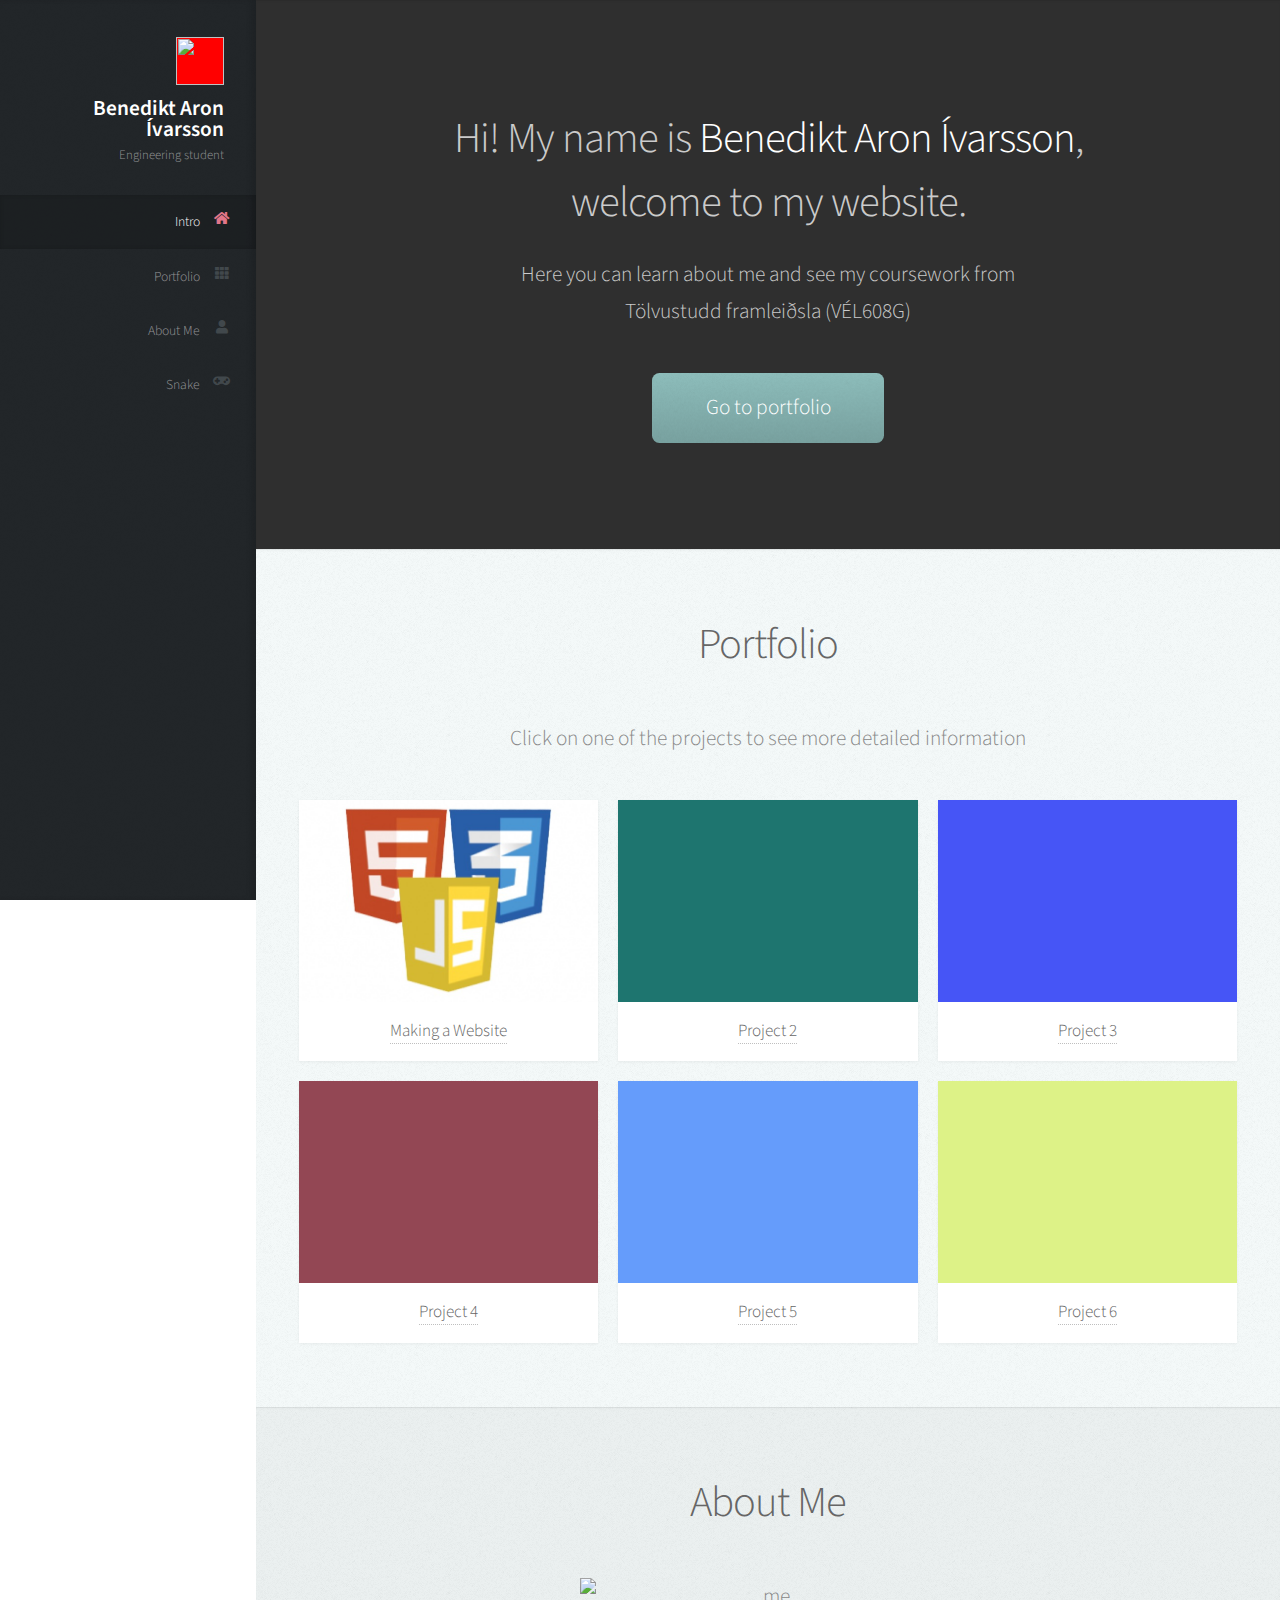
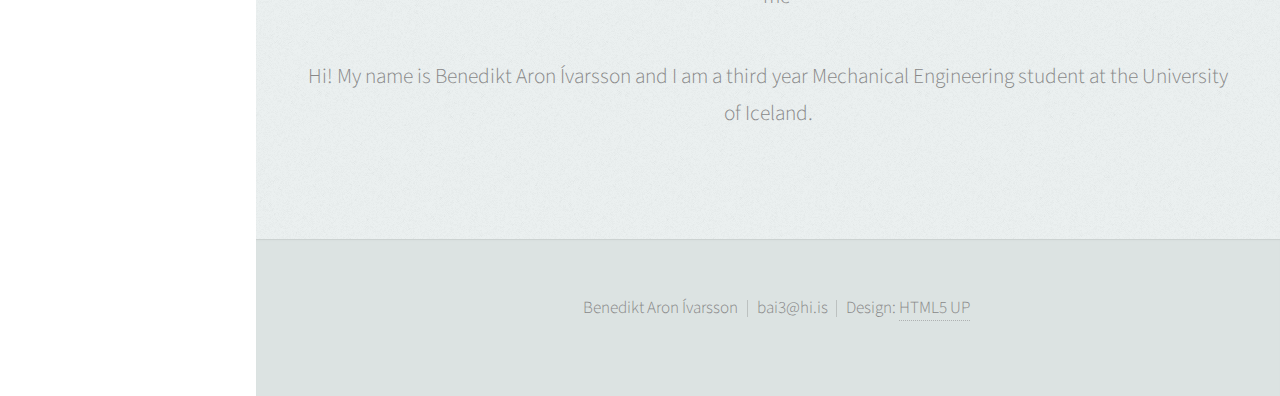
==== index.html @ b6d6ad8c "meiri vinna og snake" ====
<!DOCTYPE HTML>
<html>
	<head>
		<title>VÉL608G - BAI</title>
		<meta charset="utf-8" />
		<meta name="viewport" content="width=device-width, initial-scale=1, user-scalable=no" />
		<link rel="stylesheet" href="assets/css/main.css" />
	</head>
	<body class="is-preload">

		<!-- Header -->
			<div id="header">

				<div class="top">

					<!-- Logo -->
						<div id="logo">
							<span class="image avatar48"><img src="images/avatar.png" alt="" /></span>
							<h1 id="title">Benedikt Aron<br>Ívarsson</h1>
							<p>Engineering student</p>
						</div>

					<!-- Nav -->
						<nav id="nav">
							<ul>
								<li><a href="#top" id="top-link"><span class="icon solid fa-home">Intro</span></a></li>
								<li><a href="#portfolio" id="portfolio-link"><span class="icon solid fa-th">Portfolio</span></a></li>
								<li><a href="#about" id="about-link"><span class="icon solid fa-user">About Me</span></a></li>
								<li><a href="snake.html" id="snake-link"><span class="icon solid fa-gamepad">Snake</span></a></li>
							</ul>
						</nav>

				</div>

				<div class="bottom">

					<!-- Social Icons
						<ul class="icons">
							<li><a href="#" class="icon brands fa-twitter"><span class="label">Twitter</span></a></li>
							<li><a href="#" class="icon brands fa-facebook-f"><span class="label">Facebook</span></a></li>
							<li><a href="#" class="icon brands fa-github"><span class="label">Github</span></a></li>
							<li><a href="#" class="icon brands fa-dribbble"><span class="label">Dribbble</span></a></li>
							<li><a href="#" class="icon solid fa-envelope"><span class="label">Email</span></a></li>
						</ul> -->

				</div>

			</div>

		<!-- Main -->
			<div id="main">

				<!-- Intro -->
					<section id="top" class="one dark cover">
						<div class="container">

							<header>
								<h2 class="alt">Hi! My name is <strong>Benedikt Aron Ívarsson</strong>,<br>
								welcome to my website.</h2>
								<p>Here you can learn about me and see my coursework from<br />
								Tölvustudd framleiðsla (VÉL608G)</p>
							</header>

							<footer>
								<a href="#portfolio" class="button scrolly">Go to portfolio</a>
							</footer>

						</div>
					</section>

				<!-- Portfolio -->
					<section id="portfolio" class="two">
						<div class="container">

							<header>
								<h2>Portfolio</h2>
							</header>

							<p>Click on one of the projects to see more detailed information</p>

							<div class="row">
								<div class="col-4 col-12-mobile">
									<!-- project 1 -->
									<article class="item">
										<a href="portfolio/project_1.html" class="image fit"><img src="images/proj_1.jpg" alt="" /></a>
										<header>
											<h3><a href ="portfolio/project_1.html" >Making a Website</h3></a>
										</header>
									</article>
									<!-- project 4 -->
									<article class="item">
										<a href="portfolio/project_tbd.html" class="image fit"><img src="images/pic04.png" alt="" /></a>
										<header>
											<h3><a href ="portfolio/project_tbd.html" >Project 4</h3></a>
										</header>
									</article>
								</div>
								<div class="col-4 col-12-mobile">
									<!-- project 2 -->
									<article class="item">
										<a href="portfolio/project_tbd.html" class="image fit"><img src="images/pic02.png" alt="" /></a>
										<header>
											<h3><a href ="portfolio/project_tbd.html" >Project 2</h3></a>
										</header>
									</article>
									<!-- project 5 -->
									<article class="item">
										<a href="portfolio/project_tbd.html" class="image fit"><img src="images/pic05.png" alt="" /></a>
										<header>
											<h3><a href ="portfolio/project_tbd.html" >Project 5</h3></a>
										</header>
									</article>
								</div>
								<div class="col-4 col-12-mobile">
									<!-- project 3 -->
									<article class="item">
										<a href="portfolio/project_tbd.html" class="image fit"><img src="images/pic03.png" alt="" /></a>
										<header>
											<h3><a href ="portfolio/project_tbd.html" >Project 3</h3></a>
										</header>
									</article>
									<!-- project 6 -->
									<article class="item">
										<a href="portfolio/project_tbd.html" class="image fit"><img src="images/pic06.png" alt="" /></a>
										<header>
											<h3><a href ="portfolio/project_tbd.html" >Project 6</h3></a>
										</header>
									</article>
								</div>
							</div>

						</div>
					</section>

				<!-- About Me -->
					<section id="about" class="three">
						<div class="container">

							<header>
								<h2>About Me</h2>
							</header>

							<a href="#" class="image about"><img src="images/avatar.png" alt="me" /></a>

							<p></p>
							<p>Hi! My name is Benedikt Aron Ívarsson and I am a third year Mechanical Engineering student at the University of Iceland.</p>

						</div>
					</section>
			</div>

		<!-- Footer -->
			<div id="footer">

				<!-- Copyright -->
					<ul class="copyright">
						<li>Benedikt Aron Ívarsson</li><li>bai3@hi.is</li><li>Design: <a href="http://html5up.net">HTML5 UP</a></li>
					</ul>

			</div>

		<!-- Scripts -->
			<script src="assets/js/jquery.min.js"></script>
			<script src="assets/js/jquery.scrolly.min.js"></script>
			<script src="assets/js/jquery.scrollex.min.js"></script>
			<script src="assets/js/browser.min.js"></script>
			<script src="assets/js/breakpoints.min.js"></script>
			<script src="assets/js/util.js"></script>
			<script src="assets/js/main.js"></script>

	</body>
</html>
---- assets/css/main.css ----
@import url("fontawesome-all.min.css");
@import url("https://fonts.googleapis.com/css?family=Source+Sans+Pro:300,300italic,400,600");

/*
	Prologue by HTML5 UP
	html5up.net | @ajlkn
	Free for personal and commercial use under the CCA 3.0 license (html5up.net/license)
*/

html, body, div, span, applet, object,
iframe, h1, h2, h3, h4, h5, h6, p, blockquote,
pre, a, abbr, acronym, address, big, cite,
code, del, dfn, em, img, ins, kbd, q, s, samp,
small, strike, strong, sub, sup, tt, var, b,
u, i, center, dl, dt, dd, ol, ul, li, fieldset,
form, label, legend, table, caption, tbody,
tfoot, thead, tr, th, td, article, aside,
canvas, details, embed, figure, figcaption,
footer, header, hgroup, menu, nav, output, ruby,
section, summary, time, mark, audio, video {
	margin: 0;
	padding: 0;
	border: 0;
	font-size: 100%;
	font: inherit;
	vertical-align: baseline;}

article, aside, details, figcaption, figure,
footer, header, hgroup, menu, nav, section {
	display: block;}

body {
	line-height: 1;
}

ol, ul {
	list-style: none;
}

blockquote, q {
	quotes: none;
}

	blockquote:before, blockquote:after, q:before, q:after {
		content: '';
		content: none;
	}

table {
	border-collapse: collapse;
	border-spacing: 0;
}

body {
	-webkit-text-size-adjust: none;
}

mark {
	background-color: transparent;
	color: inherit;
}

input::-moz-focus-inner {
	border: 0;
	padding: 0;
}

input, select, textarea {
	-moz-appearance: none;
	-webkit-appearance: none;
	-ms-appearance: none;
	appearance: none;
}

/* Basic */

	html {
		box-sizing: border-box;
	}

	*, *:before, *:after {
		box-sizing: inherit;
	}

	body {
		background: #fff;
		font-family: 'Source Sans Pro', sans-serif;
		font-size: 19pt;
		font-weight: 300;
		line-height: 1.75em;
		color: #888;
	}

		body.is-preload *, body.is-preload *:before, body.is-preload *:after {
			-moz-animation: none !important;
			-webkit-animation: none !important;
			-ms-animation: none !important;
			animation: none !important;
			-moz-transition: none !important;
			-webkit-transition: none !important;
			-ms-transition: none !important;
			transition: none !important;
		}

	input, textarea, select {
		font-family: 'Source Sans Pro', sans-serif;
		font-size: 19pt;
		font-weight: 300;
		line-height: 1.75em;
		color: #888;
	}

	h1, h2, h3, h4, h5, h6 {
		font-weight: 300;
		color: #666;
		line-height: 1.5em;
	}

	h1 a, h2 a, h3 a, h4 a, h5 a, h6 a {
		color: inherit;
		text-decoration: none;
	}

		h1 a strong, h2 a strong, h3 a strong, h4 a strong, h5 a strong, h6 a strong {
			color: #333;
		}

	h2 {
		font-size: 2em;
		letter-spacing: -1px;
	}

		h2.alt {
			color: #888;
		}

			h2.alt strong {
				color: #666;
			}

	h3 {
		font-size: 1.5em;
	}

	header {
		margin: 0 0 2em 0;
	}

		header > p {
			margin: 1em 0 0 0;
		}

	footer {
		margin: 2em 0 0 0;
	}

	strong, b {
		font-weight: 300;
		color: #666;
	}

	em, i {
		font-style: italic;
	}

	a {
		text-decoration: none;
		color: inherit;
		border-bottom: dotted 1px rgba(128, 128, 128, 0.5);
		-moz-transition: color 0.35s ease-in-out, border-bottom-color 0.35s ease-in-out;
		-webkit-transition: color 0.35s ease-in-out, border-bottom-color 0.35s ease-in-out;
		-ms-transition: color 0.35s ease-in-out, border-bottom-color 0.35s ease-in-out;
		transition: color 0.35s ease-in-out, border-bottom-color 0.35s ease-in-out;
		outline: 0;
	}

		a:hover {
			color: #E27689;
			border-bottom-color: rgba(255, 255, 255, 0);
		}

	sub {
		position: relative;
		top: 0.5em;
		font-size: 0.8em;
	}

	sup {
		position: relative;
		top: -0.5em;
		font-size: 0.8em;
	}

	hr {
		border: 0;
		border-top: solid 1px #ddd;
	}

	blockquote {
		border-left: solid 0.5em #ddd;
		padding: 1em 0 1em 2em;
		font-style: italic;
	}

	p, ul, ol, dl, table {
		margin-bottom: 2em;
	}

	br.clear {
		clear: both;
	}

/* Container */

	.container {
		margin: 0 auto;
		max-width: 100%;
		width: 1400px;
	}

		@media screen and (min-width: 961px) and (max-width: 1880px) {

			.container {
				width: 1200px;
			}

		}

		@media screen and (min-width: 961px) and (max-width: 1620px) {

			.container {
				width: 960px;
			}

		}

		@media screen and (min-width: 961px) and (max-width: 1320px) {

			.container {
				width: 100%;
			}

		}

		@media screen and (max-width: 960px) {

			.container {
				width: 100%;
			}

		}

		@media screen and (max-width: 736px) {

			.container {
				width: 100%;
			}

		}

/* Row */

	.row {
		display: flex;
		flex-wrap: wrap;
		box-sizing: border-box;
		align-items: stretch;
	}

		.row > * {
			box-sizing: border-box;
		}

		.row.gtr-uniform > * > :last-child {
			margin-bottom: 0;
		}

		.row.aln-left {
			justify-content: flex-start;
		}

		.row.aln-center {
			justify-content: center;
		}

		.row.aln-right {
			justify-content: flex-end;
		}

		.row.aln-top {
			align-items: flex-start;
		}

		.row.aln-middle {
			align-items: center;
		}

		.row.aln-bottom {
			align-items: flex-end;
		}

		.row > .imp {
			order: -1;
		}

		.row > .col-1 {
			width: 8.33333%;
		}

		.row > .off-1 {
			margin-left: 8.33333%;
		}

		.row > .col-2 {
			width: 16.66667%;
		}

		.row > .off-2 {
			margin-left: 16.66667%;
		}

		.row > .col-3 {
			width: 25%;
		}

		.row > .off-3 {
			margin-left: 25%;
		}

		.row > .col-4 {
			width: 33.33333%;
		}

		.row > .off-4 {
			margin-left: 33.33333%;
		}

		.row > .col-5 {
			width: 41.66667%;
		}

		.row > .off-5 {
			margin-left: 41.66667%;
		}

		.row > .col-6 {
			width: 50%;
		}

		.row > .off-6 {
			margin-left: 50%;
		}

		.row > .col-7 {
			width: 58.33333%;
		}

		.row > .off-7 {
			margin-left: 58.33333%;
		}

		.row > .col-8 {
			width: 66.66667%;
		}

		.row > .off-8 {
			margin-left: 66.66667%;
		}

		.row > .col-9 {
			width: 75%;
		}

		.row > .off-9 {
			margin-left: 75%;
		}

		.row > .col-10 {
			width: 83.33333%;
		}

		.row > .off-10 {
			margin-left: 83.33333%;
		}

		.row > .col-11 {
			width: 91.66667%;
		}

		.row > .off-11 {
			margin-left: 91.66667%;
		}

		.row > .col-12 {
			width: 100%;
		}

		.row > .off-12 {
			margin-left: 100%;
		}

		.row.gtr-0 {
			margin-top: 0px;
			margin-left: 0px;
		}

			.row.gtr-0 > * {
				padding: 0px 0 0 0px;
			}

			.row.gtr-0.gtr-uniform {
				margin-top: 0px;
			}

				.row.gtr-0.gtr-uniform > * {
					padding-top: 0px;
				}

		.row.gtr-25 {
			margin-top: -10px;
			margin-left: -10px;
		}

			.row.gtr-25 > * {
				padding: 10px 0 0 10px;
			}

			.row.gtr-25.gtr-uniform {
				margin-top: -10px;
			}

				.row.gtr-25.gtr-uniform > * {
					padding-top: 10px;
				}

		.row.gtr-50 {
			margin-top: -20px;
			margin-left: -20px;
		}

			.row.gtr-50 > * {
				padding: 20px 0 0 20px;
			}

			.row.gtr-50.gtr-uniform {
				margin-top: -20px;
			}

				.row.gtr-50.gtr-uniform > * {
					padding-top: 20px;
				}

		.row {
			margin-top: -40px;
			margin-left: -40px;
		}

			.row > * {
				padding: 40px 0 0 40px;
			}

			.row.gtr-uniform {
				margin-top: -40px;
			}

				.row.gtr-uniform > * {
					padding-top: 40px;
				}

		.row.gtr-150 {
			margin-top: -60px;
			margin-left: -60px;
		}

			.row.gtr-150 > * {
				padding: 60px 0 0 60px;
			}

			.row.gtr-150.gtr-uniform {
				margin-top: -60px;
			}

				.row.gtr-150.gtr-uniform > * {
					padding-top: 60px;
				}

		.row.gtr-200 {
			margin-top: -80px;
			margin-left: -80px;
		}

			.row.gtr-200 > * {
				padding: 80px 0 0 80px;
			}

			.row.gtr-200.gtr-uniform {
				margin-top: -80px;
			}

				.row.gtr-200.gtr-uniform > * {
					padding-top: 80px;
				}

		@media screen and (min-width: 961px) and (max-width: 1880px) {

			.row {
				display: flex;
				flex-wrap: wrap;
				box-sizing: border-box;
				align-items: stretch;
			}

				.row > * {
					box-sizing: border-box;
				}

				.row.gtr-uniform > * > :last-child {
					margin-bottom: 0;
				}

				.row.aln-left {
					justify-content: flex-start;
				}

				.row.aln-center {
					justify-content: center;
				}

				.row.aln-right {
					justify-content: flex-end;
				}

				.row.aln-top {
					align-items: flex-start;
				}

				.row.aln-middle {
					align-items: center;
				}

				.row.aln-bottom {
					align-items: flex-end;
				}

				.row > .imp-wide {
					order: -1;
				}

				.row > .col-1-wide {
					width: 8.33333%;
				}

				.row > .off-1-wide {
					margin-left: 8.33333%;
				}

				.row > .col-2-wide {
					width: 16.66667%;
				}

				.row > .off-2-wide {
					margin-left: 16.66667%;
				}

				.row > .col-3-wide {
					width: 25%;
				}

				.row > .off-3-wide {
					margin-left: 25%;
				}

				.row > .col-4-wide {
					width: 33.33333%;
				}

				.row > .off-4-wide {
					margin-left: 33.33333%;
				}

				.row > .col-5-wide {
					width: 41.66667%;
				}

				.row > .off-5-wide {
					margin-left: 41.66667%;
				}

				.row > .col-6-wide {
					width: 50%;
				}

				.row > .off-6-wide {
					margin-left: 50%;
				}

				.row > .col-7-wide {
					width: 58.33333%;
				}

				.row > .off-7-wide {
					margin-left: 58.33333%;
				}

				.row > .col-8-wide {
					width: 66.66667%;
				}

				.row > .off-8-wide {
					margin-left: 66.66667%;
				}

				.row > .col-9-wide {
					width: 75%;
				}

				.row > .off-9-wide {
					margin-left: 75%;
				}

				.row > .col-10-wide {
					width: 83.33333%;
				}

				.row > .off-10-wide {
					margin-left: 83.33333%;
				}

				.row > .col-11-wide {
					width: 91.66667%;
				}

				.row > .off-11-wide {
					margin-left: 91.66667%;
				}

				.row > .col-12-wide {
					width: 100%;
				}

				.row > .off-12-wide {
					margin-left: 100%;
				}

				.row.gtr-0 {
					margin-top: 0px;
					margin-left: 0px;
				}

					.row.gtr-0 > * {
						padding: 0px 0 0 0px;
					}

					.row.gtr-0.gtr-uniform {
						margin-top: 0px;
					}

						.row.gtr-0.gtr-uniform > * {
							padding-top: 0px;
						}

				.row.gtr-25 {
					margin-top: -10px;
					margin-left: -10px;
				}

					.row.gtr-25 > * {
						padding: 10px 0 0 10px;
					}

					.row.gtr-25.gtr-uniform {
						margin-top: -10px;
					}

						.row.gtr-25.gtr-uniform > * {
							padding-top: 10px;
						}

				.row.gtr-50 {
					margin-top: -20px;
					margin-left: -20px;
				}

					.row.gtr-50 > * {
						padding: 20px 0 0 20px;
					}

					.row.gtr-50.gtr-uniform {
						margin-top: -20px;
					}

						.row.gtr-50.gtr-uniform > * {
							padding-top: 20px;
						}

				.row {
					margin-top: -40px;
					margin-left: -40px;
				}

					.row > * {
						padding: 40px 0 0 40px;
					}

					.row.gtr-uniform {
						margin-top: -40px;
					}

						.row.gtr-uniform > * {
							padding-top: 40px;
						}

				.row.gtr-150 {
					margin-top: -60px;
					margin-left: -60px;
				}

					.row.gtr-150 > * {
						padding: 60px 0 0 60px;
					}

					.row.gtr-150.gtr-uniform {
						margin-top: -60px;
					}

						.row.gtr-150.gtr-uniform > * {
							padding-top: 60px;
						}

				.row.gtr-200 {
					margin-top: -80px;
					margin-left: -80px;
				}

					.row.gtr-200 > * {
						padding: 80px 0 0 80px;
					}

					.row.gtr-200.gtr-uniform {
						margin-top: -80px;
					}

						.row.gtr-200.gtr-uniform > * {
							padding-top: 80px;
						}

		}

		@media screen and (min-width: 961px) and (max-width: 1620px) {

			.row {
				display: flex;
				flex-wrap: wrap;
				box-sizing: border-box;
				align-items: stretch;
			}

				.row > * {
					box-sizing: border-box;
				}

				.row.gtr-uniform > * > :last-child {
					margin-bottom: 0;
				}

				.row.aln-left {
					justify-content: flex-start;
				}

				.row.aln-center {
					justify-content: center;
				}

				.row.aln-right {
					justify-content: flex-end;
				}

				.row.aln-top {
					align-items: flex-start;
				}

				.row.aln-middle {
					align-items: center;
				}

				.row.aln-bottom {
					align-items: flex-end;
				}

				.row > .imp-normal {
					order: -1;
				}

				.row > .col-1-normal {
					width: 8.33333%;
				}

				.row > .off-1-normal {
					margin-left: 8.33333%;
				}

				.row > .col-2-normal {
					width: 16.66667%;
				}

				.row > .off-2-normal {
					margin-left: 16.66667%;
				}

				.row > .col-3-normal {
					width: 25%;
				}

				.row > .off-3-normal {
					margin-left: 25%;
				}

				.row > .col-4-normal {
					width: 33.33333%;
				}

				.row > .off-4-normal {
					margin-left: 33.33333%;
				}

				.row > .col-5-normal {
					width: 41.66667%;
				}

				.row > .off-5-normal {
					margin-left: 41.66667%;
				}

				.row > .col-6-normal {
					width: 50%;
				}

				.row > .off-6-normal {
					margin-left: 50%;
				}

				.row > .col-7-normal {
					width: 58.33333%;
				}

				.row > .off-7-normal {
					margin-left: 58.33333%;
				}

				.row > .col-8-normal {
					width: 66.66667%;
				}

				.row > .off-8-normal {
					margin-left: 66.66667%;
				}

				.row > .col-9-normal {
					width: 75%;
				}

				.row > .off-9-normal {
					margin-left: 75%;
				}

				.row > .col-10-normal {
					width: 83.33333%;
				}

				.row > .off-10-normal {
					margin-left: 83.33333%;
				}

				.row > .col-11-normal {
					width: 91.66667%;
				}

				.row > .off-11-normal {
					margin-left: 91.66667%;
				}

				.row > .col-12-normal {
					width: 100%;
				}

				.row > .off-12-normal {
					margin-left: 100%;
				}

				.row.gtr-0 {
					margin-top: 0px;
					margin-left: 0px;
				}

					.row.gtr-0 > * {
						padding: 0px 0 0 0px;
					}

					.row.gtr-0.gtr-uniform {
						margin-top: 0px;
					}

						.row.gtr-0.gtr-uniform > * {
							padding-top: 0px;
						}

				.row.gtr-25 {
					margin-top: -10px;
					margin-left: -10px;
				}

					.row.gtr-25 > * {
						padding: 10px 0 0 10px;
					}

					.row.gtr-25.gtr-uniform {
						margin-top: -10px;
					}

						.row.gtr-25.gtr-uniform > * {
							padding-top: 10px;
						}

				.row.gtr-50 {
					margin-top: -20px;
					margin-left: -20px;
				}

					.row.gtr-50 > * {
						padding: 20px 0 0 20px;
					}

					.row.gtr-50.gtr-uniform {
						margin-top: -20px;
					}

						.row.gtr-50.gtr-uniform > * {
							padding-top: 20px;
						}

				.row {
					margin-top: -40px;
					margin-left: -40px;
				}

					.row > * {
						padding: 40px 0 0 40px;
					}

					.row.gtr-uniform {
						margin-top: -40px;
					}

						.row.gtr-uniform > * {
							padding-top: 40px;
						}

				.row.gtr-150 {
					margin-top: -60px;
					margin-left: -60px;
				}

					.row.gtr-150 > * {
						padding: 60px 0 0 60px;
					}

					.row.gtr-150.gtr-uniform {
						margin-top: -60px;
					}

						.row.gtr-150.gtr-uniform > * {
							padding-top: 60px;
						}

				.row.gtr-200 {
					margin-top: -80px;
					margin-left: -80px;
				}

					.row.gtr-200 > * {
						padding: 80px 0 0 80px;
					}

					.row.gtr-200.gtr-uniform {
						margin-top: -80px;
					}

						.row.gtr-200.gtr-uniform > * {
							padding-top: 80px;
						}

		}

		@media screen and (min-width: 961px) and (max-width: 1320px) {

			.row {
				display: flex;
				flex-wrap: wrap;
				box-sizing: border-box;
				align-items: stretch;
			}

				.row > * {
					box-sizing: border-box;
				}

				.row.gtr-uniform > * > :last-child {
					margin-bottom: 0;
				}

				.row.aln-left {
					justify-content: flex-start;
				}

				.row.aln-center {
					justify-content: center;
				}

				.row.aln-right {
					justify-content: flex-end;
				}

				.row.aln-top {
					align-items: flex-start;
				}

				.row.aln-middle {
					align-items: center;
				}

				.row.aln-bottom {
					align-items: flex-end;
				}

				.row > .imp-narrow {
					order: -1;
				}

				.row > .col-1-narrow {
					width: 8.33333%;
				}

				.row > .off-1-narrow {
					margin-left: 8.33333%;
				}

				.row > .col-2-narrow {
					width: 16.66667%;
				}

				.row > .off-2-narrow {
					margin-left: 16.66667%;
				}

				.row > .col-3-narrow {
					width: 25%;
				}

				.row > .off-3-narrow {
					margin-left: 25%;
				}

				.row > .col-4-narrow {
					width: 33.33333%;
				}

				.row > .off-4-narrow {
					margin-left: 33.33333%;
				}

				.row > .col-5-narrow {
					width: 41.66667%;
				}

				.row > .off-5-narrow {
					margin-left: 41.66667%;
				}

				.row > .col-6-narrow {
					width: 50%;
				}

				.row > .off-6-narrow {
					margin-left: 50%;
				}

				.row > .col-7-narrow {
					width: 58.33333%;
				}

				.row > .off-7-narrow {
					margin-left: 58.33333%;
				}

				.row > .col-8-narrow {
					width: 66.66667%;
				}

				.row > .off-8-narrow {
					margin-left: 66.66667%;
				}

				.row > .col-9-narrow {
					width: 75%;
				}

				.row > .off-9-narrow {
					margin-left: 75%;
				}

				.row > .col-10-narrow {
					width: 83.33333%;
				}

				.row > .off-10-narrow {
					margin-left: 83.33333%;
				}

				.row > .col-11-narrow {
					width: 91.66667%;
				}

				.row > .off-11-narrow {
					margin-left: 91.66667%;
				}

				.row > .col-12-narrow {
					width: 100%;
				}

				.row > .off-12-narrow {
					margin-left: 100%;
				}

				.row.gtr-0 {
					margin-top: 0px;
					margin-left: 0px;
				}

					.row.gtr-0 > * {
						padding: 0px 0 0 0px;
					}

					.row.gtr-0.gtr-uniform {
						margin-top: 0px;
					}

						.row.gtr-0.gtr-uniform > * {
							padding-top: 0px;
						}

				.row.gtr-25 {
					margin-top: -5px;
					margin-left: -5px;
				}

					.row.gtr-25 > * {
						padding: 5px 0 0 5px;
					}

					.row.gtr-25.gtr-uniform {
						margin-top: -5px;
					}

						.row.gtr-25.gtr-uniform > * {
							padding-top: 5px;
						}

				.row.gtr-50 {
					margin-top: -10px;
					margin-left: -10px;
				}

					.row.gtr-50 > * {
						padding: 10px 0 0 10px;
					}

					.row.gtr-50.gtr-uniform {
						margin-top: -10px;
					}

						.row.gtr-50.gtr-uniform > * {
							padding-top: 10px;
						}

				.row {
					margin-top: -20px;
					margin-left: -20px;
				}

					.row > * {
						padding: 20px 0 0 20px;
					}

					.row.gtr-uniform {
						margin-top: -20px;
					}

						.row.gtr-uniform > * {
							padding-top: 20px;
						}

				.row.gtr-150 {
					margin-top: -30px;
					margin-left: -30px;
				}

					.row.gtr-150 > * {
						padding: 30px 0 0 30px;
					}

					.row.gtr-150.gtr-uniform {
						margin-top: -30px;
					}

						.row.gtr-150.gtr-uniform > * {
							padding-top: 30px;
						}

				.row.gtr-200 {
					margin-top: -40px;
					margin-left: -40px;
				}

					.row.gtr-200 > * {
						padding: 40px 0 0 40px;
					}

					.row.gtr-200.gtr-uniform {
						margin-top: -40px;
					}

						.row.gtr-200.gtr-uniform > * {
							padding-top: 40px;
						}

		}

		@media screen and (max-width: 960px) {

			.row {
				display: flex;
				flex-wrap: wrap;
				box-sizing: border-box;
				align-items: stretch;
			}

				.row > * {
					box-sizing: border-box;
				}

				.row.gtr-uniform > * > :last-child {
					margin-bottom: 0;
				}

				.row.aln-left {
					justify-content: flex-start;
				}

				.row.aln-center {
					justify-content: center;
				}

				.row.aln-right {
					justify-content: flex-end;
				}

				.row.aln-top {
					align-items: flex-start;
				}

				.row.aln-middle {
					align-items: center;
				}

				.row.aln-bottom {
					align-items: flex-end;
				}

				.row > .imp-narrower {
					order: -1;
				}

				.row > .col-1-narrower {
					width: 8.33333%;
				}

				.row > .off-1-narrower {
					margin-left: 8.33333%;
				}

				.row > .col-2-narrower {
					width: 16.66667%;
				}

				.row > .off-2-narrower {
					margin-left: 16.66667%;
				}

				.row > .col-3-narrower {
					width: 25%;
				}

				.row > .off-3-narrower {
					margin-left: 25%;
				}

				.row > .col-4-narrower {
					width: 33.33333%;
				}

				.row > .off-4-narrower {
					margin-left: 33.33333%;
				}

				.row > .col-5-narrower {
					width: 41.66667%;
				}

				.row > .off-5-narrower {
					margin-left: 41.66667%;
				}

				.row > .col-6-narrower {
					width: 50%;
				}

				.row > .off-6-narrower {
					margin-left: 50%;
				}

				.row > .col-7-narrower {
					width: 58.33333%;
				}

				.row > .off-7-narrower {
					margin-left: 58.33333%;
				}

				.row > .col-8-narrower {
					width: 66.66667%;
				}

				.row > .off-8-narrower {
					margin-left: 66.66667%;
				}

				.row > .col-9-narrower {
					width: 75%;
				}

				.row > .off-9-narrower {
					margin-left: 75%;
				}

				.row > .col-10-narrower {
					width: 83.33333%;
				}

				.row > .off-10-narrower {
					margin-left: 83.33333%;
				}

				.row > .col-11-narrower {
					width: 91.66667%;
				}

				.row > .off-11-narrower {
					margin-left: 91.66667%;
				}

				.row > .col-12-narrower {
					width: 100%;
				}

				.row > .off-12-narrower {
					margin-left: 100%;
				}

				.row.gtr-0 {
					margin-top: 0px;
					margin-left: 0px;
				}

					.row.gtr-0 > * {
						padding: 0px 0 0 0px;
					}

					.row.gtr-0.gtr-uniform {
						margin-top: 0px;
					}

						.row.gtr-0.gtr-uniform > * {
							padding-top: 0px;
						}

				.row.gtr-25 {
					margin-top: -5px;
					margin-left: -5px;
				}

					.row.gtr-25 > * {
						padding: 5px 0 0 5px;
					}

					.row.gtr-25.gtr-uniform {
						margin-top: -5px;
					}

						.row.gtr-25.gtr-uniform > * {
							padding-top: 5px;
						}

				.row.gtr-50 {
					margin-top: -10px;
					margin-left: -10px;
				}

					.row.gtr-50 > * {
						padding: 10px 0 0 10px;
					}

					.row.gtr-50.gtr-uniform {
						margin-top: -10px;
					}

						.row.gtr-50.gtr-uniform > * {
							padding-top: 10px;
						}

				.row {
					margin-top: -20px;
					margin-left: -20px;
				}

					.row > * {
						padding: 20px 0 0 20px;
					}

					.row.gtr-uniform {
						margin-top: -20px;
					}

						.row.gtr-uniform > * {
							padding-top: 20px;
						}

				.row.gtr-150 {
					margin-top: -30px;
					margin-left: -30px;
				}

					.row.gtr-150 > * {
						padding: 30px 0 0 30px;
					}

					.row.gtr-150.gtr-uniform {
						margin-top: -30px;
					}

						.row.gtr-150.gtr-uniform > * {
							padding-top: 30px;
						}

				.row.gtr-200 {
					margin-top: -40px;
					margin-left: -40px;
				}

					.row.gtr-200 > * {
						padding: 40px 0 0 40px;
					}

					.row.gtr-200.gtr-uniform {
						margin-top: -40px;
					}

						.row.gtr-200.gtr-uniform > * {
							padding-top: 40px;
						}

		}

		@media screen and (max-width: 736px) {

			.row {
				display: flex;
				flex-wrap: wrap;
				box-sizing: border-box;
				align-items: stretch;
			}

				.row > * {
					box-sizing: border-box;
				}

				.row.gtr-uniform > * > :last-child {
					margin-bottom: 0;
				}

				.row.aln-left {
					justify-content: flex-start;
				}

				.row.aln-center {
					justify-content: center;
				}

				.row.aln-right {
					justify-content: flex-end;
				}

				.row.aln-top {
					align-items: flex-start;
				}

				.row.aln-middle {
					align-items: center;
				}

				.row.aln-bottom {
					align-items: flex-end;
				}

				.row > .imp-mobile {
					order: -1;
				}

				.row > .col-1-mobile {
					width: 8.33333%;
				}

				.row > .off-1-mobile {
					margin-left: 8.33333%;
				}

				.row > .col-2-mobile {
					width: 16.66667%;
				}

				.row > .off-2-mobile {
					margin-left: 16.66667%;
				}

				.row > .col-3-mobile {
					width: 25%;
				}

				.row > .off-3-mobile {
					margin-left: 25%;
				}

				.row > .col-4-mobile {
					width: 33.33333%;
				}

				.row > .off-4-mobile {
					margin-left: 33.33333%;
				}

				.row > .col-5-mobile {
					width: 41.66667%;
				}

				.row > .off-5-mobile {
					margin-left: 41.66667%;
				}

				.row > .col-6-mobile {
					width: 50%;
				}

				.row > .off-6-mobile {
					margin-left: 50%;
				}

				.row > .col-7-mobile {
					width: 58.33333%;
				}

				.row > .off-7-mobile {
					margin-left: 58.33333%;
				}

				.row > .col-8-mobile {
					width: 66.66667%;
				}

				.row > .off-8-mobile {
					margin-left: 66.66667%;
				}

				.row > .col-9-mobile {
					width: 75%;
				}

				.row > .off-9-mobile {
					margin-left: 75%;
				}

				.row > .col-10-mobile {
					width: 83.33333%;
				}

				.row > .off-10-mobile {
					margin-left: 83.33333%;
				}

				.row > .col-11-mobile {
					width: 91.66667%;
				}

				.row > .off-11-mobile {
					margin-left: 91.66667%;
				}

				.row > .col-12-mobile {
					width: 100%;
				}

				.row > .off-12-mobile {
					margin-left: 100%;
				}

				.row.gtr-0 {
					margin-top: 0px;
					margin-left: 0px;
				}

					.row.gtr-0 > * {
						padding: 0px 0 0 0px;
					}

					.row.gtr-0.gtr-uniform {
						margin-top: 0px;
					}

						.row.gtr-0.gtr-uniform > * {
							padding-top: 0px;
						}

				.row.gtr-25 {
					margin-top: -5px;
					margin-left: -5px;
				}

					.row.gtr-25 > * {
						padding: 5px 0 0 5px;
					}

					.row.gtr-25.gtr-uniform {
						margin-top: -5px;
					}

						.row.gtr-25.gtr-uniform > * {
							padding-top: 5px;
						}

				.row.gtr-50 {
					margin-top: -10px;
					margin-left: -10px;
				}

					.row.gtr-50 > * {
						padding: 10px 0 0 10px;
					}

					.row.gtr-50.gtr-uniform {
						margin-top: -10px;
					}

						.row.gtr-50.gtr-uniform > * {
							padding-top: 10px;
						}

				.row {
					margin-top: -20px;
					margin-left: -20px;
				}

					.row > * {
						padding: 20px 0 0 20px;
					}

					.row.gtr-uniform {
						margin-top: -20px;
					}

						.row.gtr-uniform > * {
							padding-top: 20px;
						}

				.row.gtr-150 {
					margin-top: -30px;
					margin-left: -30px;
				}

					.row.gtr-150 > * {
						padding: 30px 0 0 30px;
					}

					.row.gtr-150.gtr-uniform {
						margin-top: -30px;
					}

						.row.gtr-150.gtr-uniform > * {
							padding-top: 30px;
						}

				.row.gtr-200 {
					margin-top: -40px;
					margin-left: -40px;
				}

					.row.gtr-200 > * {
						padding: 40px 0 0 40px;
					}

					.row.gtr-200.gtr-uniform {
						margin-top: -40px;
					}

						.row.gtr-200.gtr-uniform > * {
							padding-top: 40px;
						}

		}

/* Sections/Article */

	section, article {
		margin-bottom: 3em;
	}

		section > :last-child,
		section > .container, section:last-child, article > :last-child,
		article > .container, article:last-child {
			margin-bottom: 0;
		}

		.row > section, .row > article {
			margin-bottom: 0;
		}

/* Image */

	.image {
		display: inline-block;
		border: 0;
	}

		.image img {
			display: block;
			width: 100%;
		}

		.image.avatar48 {
			width: 48px;
			height: 48px;
			background: #f00;
		}

			.image.avatar48 img {
				width: 48px;
				height: 48px;
			}

		.image.fit {
			display: block;
			width: 100%;
		}

		.image.about {
			display: block;
			margin-left: auto;
			margin-right: auto;
			width: 40%;
		}

		.image.featured {
			display: block;
			width: 100%;
			margin: 0 0 2em 0;
		}

		.image.left {
			float: left;
			margin: 0 2em 2em 0;
		}

		.image.centered {
			display: block;
			margin: 0 0 2em 0;
		}

			.image.centered img {
				margin: 0 auto;
				width: auto;
			}

/* List */

	ul {
		list-style: disc;
		padding-left: 1em;
	}

		ul li {
			padding-left: 0.5em;
		}

	ol {
		list-style: decimal;
		padding-left: 1.25em;
	}

		ol li {
			padding-left: 0.25em;
		}

/* Icons */

	ul.icons {
		cursor: default;
		list-style: none;
		padding-left: 0;
	}

		ul.icons li {
			display: inline-block;
			padding-left: 0;
		}

		ul.icons a {
			display: inline-block;
			width: 2em;
			height: 2em;
			line-height: 2em;
			text-align: center;
			border: 0;
		}

/* Form */

	form label {
		display: block;
		text-align: left;
		margin-bottom: 0.5em;
	}

	form input[type="text"],
	form input[type="email"],
	form input[type="password"],
	form select,
	form textarea {
		position: relative;
		-webkit-appearance: none;
		display: block;
		border: 0;
		outline: 0;
		background: #fff;
		background: rgba(255, 255, 255, 0.75);
		width: 100%;
		border-radius: 0.35em;
		padding: 0.75em 1em 0.75em 1em;
		box-shadow: inset 0 0.1em 0.1em 0 rgba(0, 0, 0, 0.05);
		border: solid 1px rgba(0, 0, 0, 0.15);
		-moz-transition: all 0.35s ease-in-out;
		-webkit-transition: all 0.35s ease-in-out;
		-ms-transition: all 0.35s ease-in-out;
		transition: all 0.35s ease-in-out;
	}

		form input[type="text"]:focus,
		form input[type="email"]:focus,
		form input[type="password"]:focus,
		form select:focus,
		form textarea:focus {
			box-shadow: 0 0 2px 1px #8ebebc;
			background: #fff;
		}

	form input[type="text"],
	form input[type="email"],
	form input[type="password"],
	form select {
		line-height: 1.25em;
	}

	form textarea {
		min-height: 14em;
	}

	form ::-webkit-input-placeholder {
		color: #555 !important;
	}

	form :-moz-placeholder {
		color: #555 !important;
	}

	form ::-moz-placeholder {
		color: #555 !important;
	}

	form :-ms-input-placeholder {
		color: #555 !important;
	}

	form ::-moz-focus-inner {
		border: 0;
	}

/* Table */

	table {
		width: 100%;
		text-align: left;
	}

		table tbody tr:nth-child(2n+2) {
			background: #f4f4f4;
		}

		table td {
			padding: 0.5em 1em 0.5em 1em;
		}

		table th {
			text-align: left;
			padding: 0.5em 1em 0.5em 1em;
			color: #fff;
			background: #222729 url("images/overlay.png");
		}

		table thead {
			background: #444;
			color: #fff;
		}

		table tfoot {
			background: #eee;
		}

/* Button */

	input[type="button"],
	input[type="submit"],
	input[type="reset"],
	button,
	.button {
		position: relative;
		display: inline-block;
		border-radius: 0.35em;
		color: #fff !important;
		text-decoration: none;
		padding: 0.75em 2.5em 0.75em 2.5em;
		background-color: #8ebebc;
		border: 0;
		cursor: pointer;
		background-image: -moz-linear-gradient(top, rgba(0, 0, 0, 0), rgba(0, 0, 0, 0.15)), url("images/overlay.png");
		background-image: -webkit-linear-gradient(top, rgba(0, 0, 0, 0), rgba(0, 0, 0, 0.15)), url("images/overlay.png");
		background-image: -ms-linear-gradient(top, rgba(0, 0, 0, 0), rgba(0, 0, 0, 0.15)), url("images/overlay.png");
		background-image: linear-gradient(top, rgba(0, 0, 0, 0), rgba(0, 0, 0, 0.15)), url("images/overlay.png");
		-moz-transition: background-color 0.35s ease-in-out;
		-webkit-transition: background-color 0.35s ease-in-out;
		-ms-transition: background-color 0.35s ease-in-out;
		transition: background-color 0.35s ease-in-out;
	}

		input[type="button"]:hover,
		input[type="submit"]:hover,
		input[type="reset"]:hover,
		button:hover,
		.button:hover {
			background-color: #9ececc;
		}

		input[type="button"]:active,
		input[type="submit"]:active,
		input[type="reset"]:active,
		button:active,
		.button:active {
			background-color: #7eaeac;
		}

/* Item */

	.item {
		box-shadow: 0 0.05em 0.15em 0 rgba(0, 0, 0, 0.05);
		margin-bottom: 40px;
	}

		.item header {
			background: #fff;
			margin: 0;
			padding: 1em 0 1em 0;
			font-size: 0.8em;
		}

			.item header h3 {
				font-size: 1em;
			}

/* Icons */

	.icon {
		text-decoration: none;
		text-decoration: none;
	}

		.icon:before {
			-moz-osx-font-smoothing: grayscale;
			-webkit-font-smoothing: antialiased;
			display: inline-block;
			font-style: normal;
			font-variant: normal;
			text-rendering: auto;
			line-height: 1;
			text-transform: none !important;
			font-family: 'Font Awesome 5 Free';
			font-weight: 400;
		}

		.icon:before {
			line-height: inherit;
		}

		.icon > .label {
			display: none;
		}

		.icon.solid:before {
			font-weight: 900;
		}

		.icon.brands:before {
			font-family: 'Font Awesome 5 Brands';
		}

/* Header */

	#header {
		display: -moz-flex;
		display: -webkit-flex;
		display: -ms-flex;
		display: flex;
		-moz-flex-direction: column;
		-webkit-flex-direction: column;
		-ms-flex-direction: column;
		flex-direction: column;
		-moz-justify-content: space-between;
		-webkit-justify-content: space-between;
		-ms-justify-content: space-between;
		justify-content: space-between;
		background: #222629 url("images/overlay.png");
		box-shadow: inset -0.25em 0 0.25em 0 rgba(0, 0, 0, 0.1);
		color: #fff;
		height: 100%;
		left: 0;
		overflow-y: auto;
		position: fixed;
		text-align: right;
		top: 0;
		width: 375px;
	}

		#header .top {
			-moz-flex-grow: 1;
			-webkit-flex-grow: 1;
			-ms-flex-grow: 1;
			flex-grow: 1;
		}

		#header .bottom {
			-moz-flex-shrink: 0;
			-webkit-flex-shrink: 0;
			-ms-flex-shrink: 0;
			flex-shrink: 0;
			padding: 1.5em 0 0.75em 0;
		}

			#header .bottom > :last-child {
				margin-bottom: 0;
			}

		#header .icons {
			font-size: 0.8em;
			text-align: center;
		}

			#header .icons a {
				color: #41484c;
				-moz-transition: color 0.35s ease-in-out;
				-webkit-transition: color 0.35s ease-in-out;
				-ms-transition: color 0.35s ease-in-out;
				transition: color 0.35s ease-in-out;
			}

				#header .icons a:hover {
					color: #fff;
				}

	#logo {
		position: relative;
		margin: 1.75em 1.5em 1.5em 1.5em;
		min-height: 48px;
		cursor: default;
	}

		#logo h1 {
			position: relative;
			color: #fff;
			font-weight: 600;
			font-size: 1em;
			line-height: 1em;
		}

		#logo p {
			position: relative;
			display: block;
			font-size: 0.6em;
			color: rgba(255, 255, 255, 0.5);
			line-height: 1.25em;
			margin: 0.5em 0 0 0;
		}

		#logo .image {
			position: absolute;
			left: 0;
			top: 0;
		}

	#nav ul {
		list-style: none;
		padding-left: 0;
		margin-bottom: 0;
	}

		#nav ul li {
			padding-left: 0;
		}

			#nav ul li a {
				display: block;
				padding: 0.5em 1.5em 0.5em 1.5em;
				color: rgba(255, 255, 255, 0.5);
				text-decoration: none;
				outline: 0;
				border: 0;
				-moz-transition: none;
				-webkit-transition: none;
				-ms-transition: none;
				transition: none;
			}

				#nav ul li a span {
					position: relative;
					display: block;
					font-size: 0.8em;
				}

					#nav ul li a span:before {
						position: absolute;
						left: 0;
						color: #41484c;
						text-align: center;
						width: 1.25em;
						line-height: 1.75em;
					}

				#nav ul li a.active {
					background: rgba(0, 0, 0, 0.15);
					box-shadow: inset 0 0 0.25em 0 rgba(0, 0, 0, 0.125);
					color: #fff;
				}

					#nav ul li a.active span:before {
						color: #e27689;
					}

/* Footer */

	#footer {
		margin-left: 375px;
		text-align: center;
		background-color: #dce3e2;
		padding: 3em 0 4em 0;
		box-shadow: inset 0 1px 0 0 rgba(0, 0, 0, 0.05), inset 0 0.1em 0.1em 0 rgba(0, 0, 0, 0.025);
		font-size: 0.8em;
	}

		#footer .copyright {
			cursor: default;
			margin: 0;
		}

			#footer .copyright li {
				display: inline-block;
				line-height: 1em;
				border-left: solid 1px rgba(128, 128, 128, 0.35);
				padding: 0 0 0 0.5em;
				margin: 0 0 0 0.5em;
			}

				#footer .copyright li:first-child {
					border-left: 0;
					padding-left: 0;
					margin-left: 0;
				}

/* Main */

	#main {
		margin-left: 375px;
	}

		#main > section {
			margin: 0;
			overflow: hidden;
			padding: 4em 0;
			box-shadow: inset 0 1px 0 0 rgba(0, 0, 0, 0.05), inset 0 0.1em 0.1em 0 rgba(0, 0, 0, 0.025);
			text-align: center;
			background-image: url("images/overlay.png");
		}

			#main > section.dark {
				color: #ddd;
				color: rgba(255, 255, 255, 0.75);
			}

				#main > section.dark h2, #main > section.dark h3, #main > section.dark h4, #main > section.dark h5, #main > section.dark h6 {
					color: inherit;
				}

				#main > section.dark strong {
					color: #fff;
					border-color: inherit;
				}

				#main > section.dark a {
					color: #fff;
					border-color: inherit;
				}

					#main > section.dark a:hover {
						border-bottom-color: rgba(255, 255, 255, 0);
					}

			#main > section.cover {
				padding: 10em 0;
				background-size: cover;
				background-position: center center;
			}

			#main > section.one {
				background-color: #81918E;
				background-image: url("../../images/banner.png");
			}

			#main > section.two {
				background-color: #f5fafa;
			}

			#main > section.three {
				background-color: #ecf1f1;
			}

			#main > section.four {
				background-color: #e8edec;
			}

/* Wide */

	@media screen and (min-width: 961px) and (max-width: 1880px) {

		/* Basic */

			body, input, textarea, select {
				font-size: 17pt;
			}

		/* Header */

			#header {
				width: 300px;
			}

		/* Footer */

			#footer {
				margin-left: 300px;
			}

		/* Main */

			#main {
				margin-left: 300px;
			}

	}

/* Normal */

	@media screen and (min-width: 961px) and (max-width: 1620px) {

		/* Main */

			#main > section {
				padding: 3em 0;
			}

			#main section.cover {
				padding: 5em 0;
			}

	}

/* Narrow */

	@media screen and (min-width: 961px) and (max-width: 1320px) {

		/* Basic */

			body, input, textarea, select {
				font-size: 16pt;
			}

			.container {
				padding: 0 2em 0 2em;
			}

		/* Icons */

			ul.icons li a {
				width: 1.75em;
			}

		/* Item */

			.item {
				margin-bottom: 20px;
			}

		/* Header */

			#header {
				width: 20%;
			}

			#logo .image {
				position: relative;
				margin: 0 0 0.5em 0;
			}

			#nav ul li a {
				font-size: 0.8em;
				padding-top: 0.5em;
				padding-bottom: 0.5em;
			}

				#nav ul li a span {
					padding-right: 2.25em;
				}

					#nav ul li a span:before {
						left: 100%;
						margin-left: -1.25em;
						line-height: 2.25em;
					}

		/* Footer */

			#footer {
				margin-left: 20%;
			}

		/* Main */

			#main {
				margin-left: 20%;
			}

	}

/* Narrower */

	#headerToggle {
		display: none;
	}

	@media screen and (max-width: 960px) {

		/* Basic */

			html, body {
				overflow-x: hidden;
			}

			body, input, textarea, select {
				font-size: 16pt;
			}

			header br {
				display: none;
			}

			.container {
				padding: 0 2em 0 2em;
			}

		/* Item */

			.item {
				margin-bottom: 15px;
			}

		/* Icons */

			ul.icons a {
				width: 1.75em;
				font-size: 1.25em;
			}

		/* Header */

			#header {
				-moz-backface-visibility: hidden;
				-webkit-backface-visibility: hidden;
				-ms-backface-visibility: hidden;
				backface-visibility: hidden;
				-moz-transform: translateX(-275px);
				-webkit-transform: translateX(-275px);
				-ms-transform: translateX(-275px);
				transform: translateX(-275px);
				-moz-transition: -moz-transform 0.5s ease;
				-webkit-transition: -webkit-transform 0.5s ease;
				-ms-transition: -ms-transform 0.5s ease;
				transition: transform 0.5s ease;
				-webkit-overflow-scrolling: touch;
				display: block;
				height: 100%;
				left: 0;
				overflow-y: auto;
				position: fixed;
				top: 0;
				width: 275px;
				z-index: 10002;
				width: 275px;
				background: #222729 url("images/overlay.png");
				box-shadow: inset -0.25em 0 0.25em 0 rgba(0, 0, 0, 0.125);
			}

				#header .top {
					position: relative;
				}

				#header .bottom {
					border-top: solid 1px rgba(255, 255, 255, 0.05);
					box-shadow: 0 -1px 0 0 rgba(0, 0, 0, 0.15);
					padding-top: 2em;
					margin-top: 2em;
					position: relative;
				}

			#logo {
				margin: 1.5em 1.25em 1.25em 1.25em;
			}

			#nav ul li a {
				padding: 0.5em 1.25em 0.5em 1.25em;
			}

			#headerToggle {
				-moz-backface-visibility: hidden;
				-webkit-backface-visibility: hidden;
				-ms-backface-visibility: hidden;
				backface-visibility: hidden;
				-moz-transition: -moz-transform 0.5s ease;
				-webkit-transition: -webkit-transform 0.5s ease;
				-ms-transition: -ms-transform 0.5s ease;
				transition: transform 0.5s ease;
				display: block;
				height: 2.25em;
				left: 0;
				position: fixed;
				top: 0;
				width: 3.25em;
				z-index: 10001;
			}

				#headerToggle .toggle {
					text-decoration: none;
					position: absolute;
					left: 0;
					top: 0;
					width: 100%;
					height: 100%;
					outline: 0;
					border: 0;
				}

					#headerToggle .toggle:before {
						-moz-osx-font-smoothing: grayscale;
						-webkit-font-smoothing: antialiased;
						display: inline-block;
						font-style: normal;
						font-variant: normal;
						text-rendering: auto;
						line-height: 1;
						text-transform: none !important;
						font-family: 'Font Awesome 5 Free';
						font-weight: 900;
					}

					#headerToggle .toggle:before {
						text-decoration: none;
						content: '\f0c9';
						color: #fff;
						font-size: 18px;
						background: rgba(128, 136, 144, 0.5);
						border-radius: 0.35em;
						text-align: center;
						position: absolute;
						left: 0.5em;
						top: 0.5em;
						display: block;
						width: 3.25em;
						height: 2.25em;
						line-height: 2.25em;
					}

			body.header-visible #main {
				-moz-transform: translateX(275px);
				-webkit-transform: translateX(275px);
				-ms-transform: translateX(275px);
				transform: translateX(275px);
			}

			body.header-visible #headerToggle {
				-moz-transform: translateX(275px);
				-webkit-transform: translateX(275px);
				-ms-transform: translateX(275px);
				transform: translateX(275px);
			}

			body.header-visible #header {
				-moz-transform: translateX(0);
				-webkit-transform: translateX(0);
				-ms-transform: translateX(0);
				transform: translateX(0);
			}

		/* Footer */

			#footer {
				margin-left: 0;
			}

		/* Main */

			#main {
				-moz-backface-visibility: hidden;
				-webkit-backface-visibility: hidden;
				-ms-backface-visibility: hidden;
				backface-visibility: hidden;
				-moz-transition: -moz-transform 0.5s ease;
				-webkit-transition: -webkit-transform 0.5s ease;
				-ms-transition: -ms-transform 0.5s ease;
				transition: transform 0.5s ease;
				padding-bottom: 1px;
				margin-left: 0;
			}

				#main > section {
					padding: 3em 0;
				}

				#main section.cover {
					padding: 4em 0;
				}

	}

/* Mobile */

	@media screen and (max-width: 736px) {

		/* Basic */

			body, input, textarea, select {
				font-size: 14pt;
			}

			h2 {
				font-size: 1.5em;
				letter-spacing: 0;
				font-weight: 300;
			}

			.container {
				padding: 0 15px 0 15px;
			}

		/* List */

			ul.icons a {
				width: 2em;
				font-size: 1.25em;
			}

		/* Main */

			#main > section {
				padding: 2em 0;
			}

			#main section.cover {
				padding: 4em 0em;
			}

				#main section.cover header {
					padding: 0 1em;
				}

		/* Footer */

			#footer .copyright li {
				display: block;
				line-height: 1.25em;
				border: 0;
				padding: 0;
				margin: 1em 0 0 0;
			}

				#footer .copyright li:first-child {
					margin-top: 0;
				}

	}
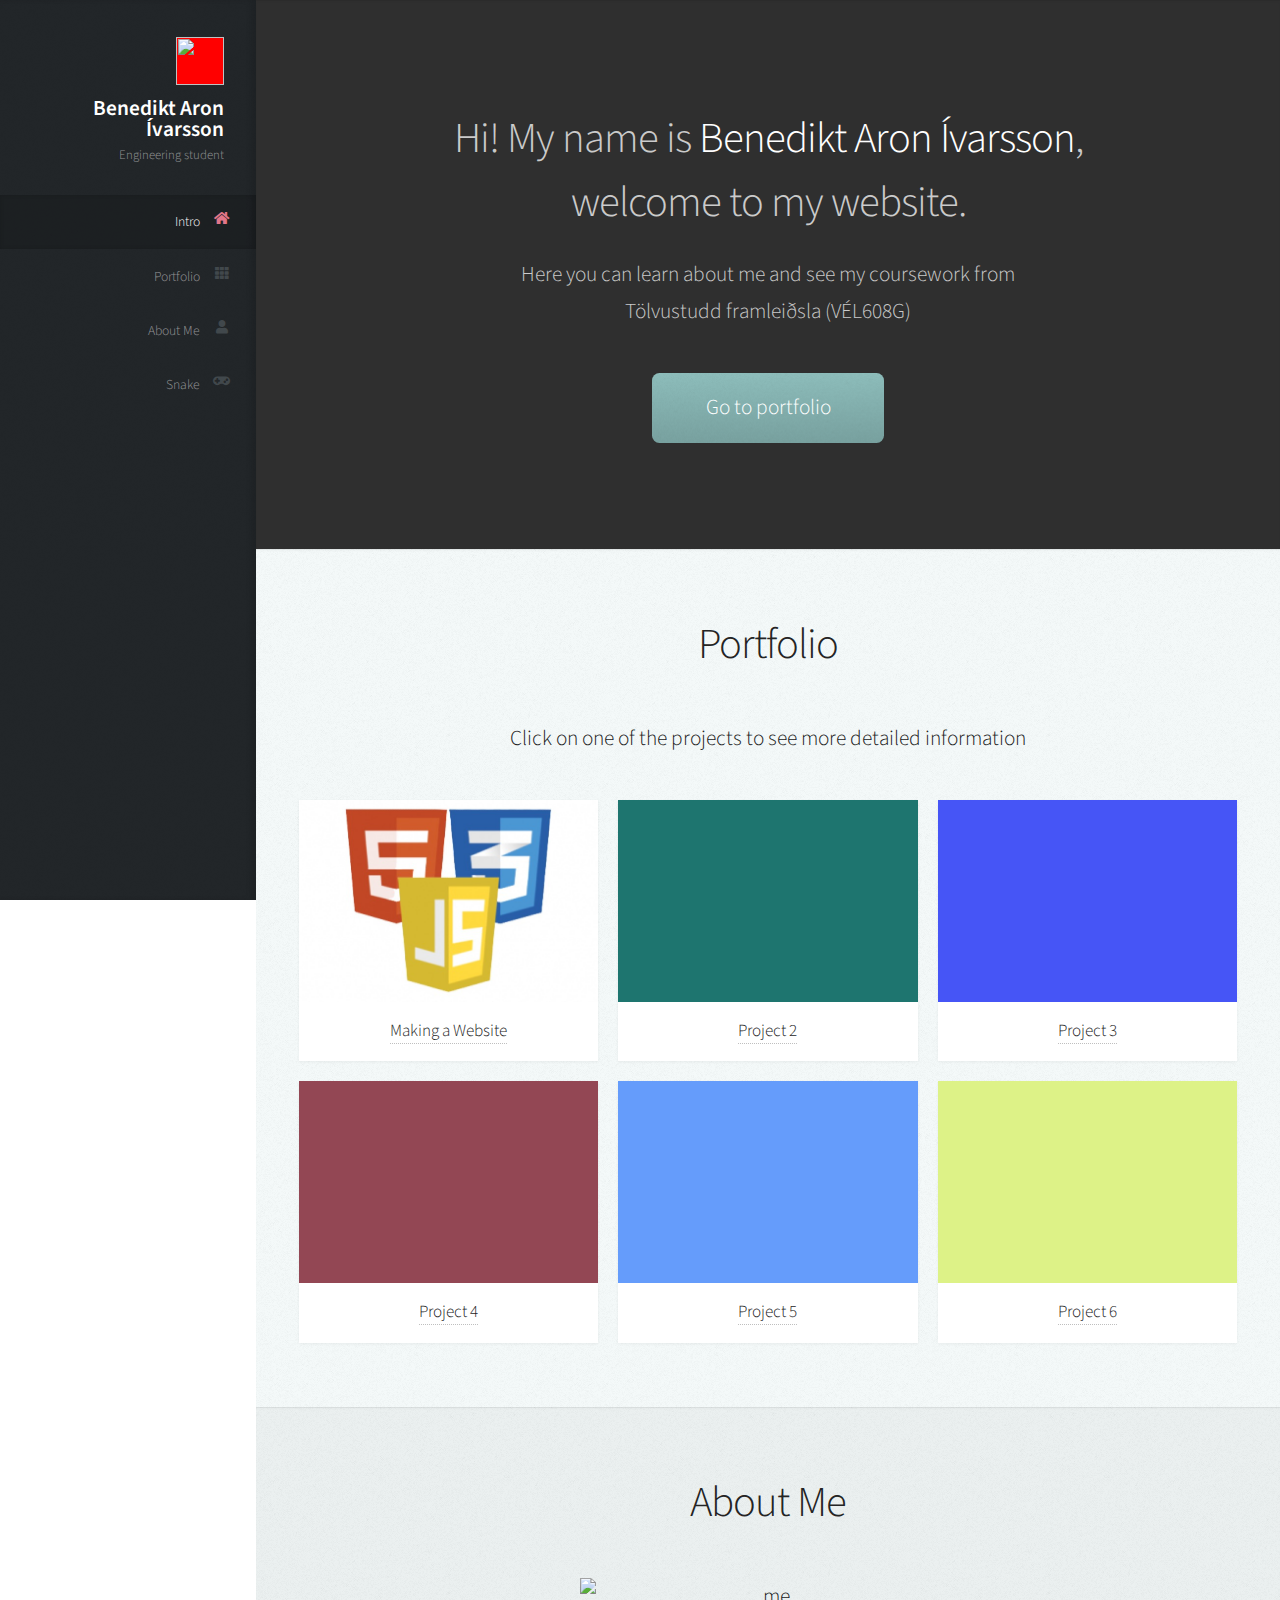
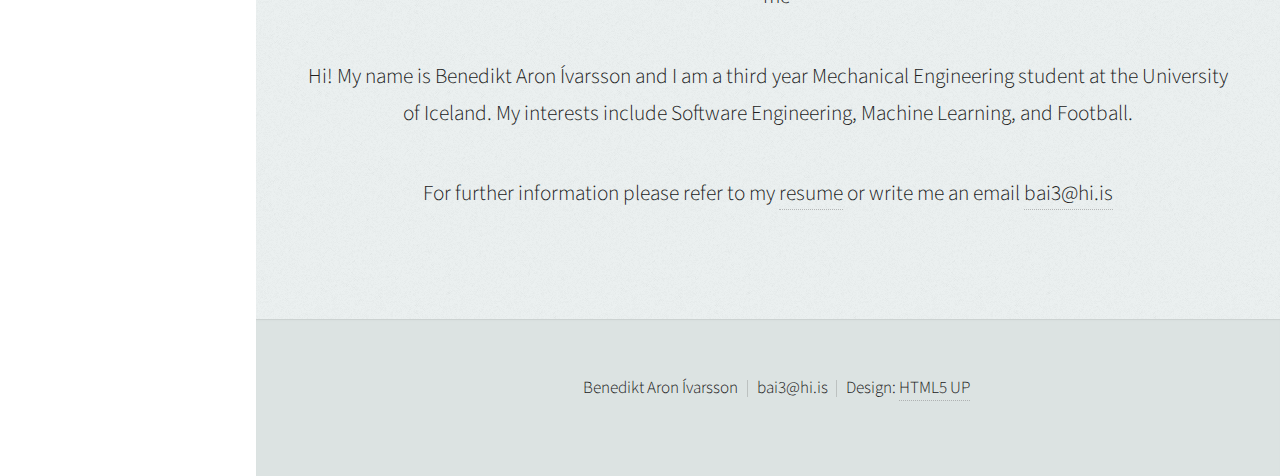
==== commit 5de3e3a7: "link in new tab and resume" ====
--- a/index.html
+++ b/index.html
@@ -143,7 +143,11 @@
 							<a href="#" class="image about"><img src="images/avatar.png" alt="me" /></a>
 
 							<p></p>
-							<p>Hi! My name is Benedikt Aron Ívarsson and I am a third year Mechanical Engineering student at the University of Iceland.</p>
+							<p>Hi! My name is Benedikt Aron Ívarsson and I am a third year Mechanical Engineering student at the University of Iceland. My interests include
+								Software Engineering, Machine Learning, and Football. 
+							</p>
+							<p>For further information please refer to my <a href = pdfs/CV-Benedikt.pdf target="_blank" rel="noopener noreferrer">resume</a> or write me an email
+								<a href="mailto:bai3@hi.is?&subject=Contact from VEL608G website&body=Dear Benedikt, I saw your website ..." target="_blank" rel="noopener noreferrer">bai3@hi.is</a></p>
 
 						</div>
 					</section>
--- a/assets/css/main.css
+++ b/assets/css/main.css
@@ -88,7 +88,7 @@
 		font-size: 19pt;
 		font-weight: 300;
 		line-height: 1.75em;
-		color: #888;
+		color: rgb(32, 32, 32);  /* was before #888 */
 	}
 
 		body.is-preload *, body.is-preload *:before, body.is-preload *:after {
@@ -112,7 +112,7 @@
 
 	h1, h2, h3, h4, h5, h6 {
 		font-weight: 300;
-		color: #666;
+		color: rgb(36, 36, 36);
 		line-height: 1.5em;
 	}
 
@@ -208,6 +208,24 @@
 
 	br.clear {
 		clear: both;
+	}
+
+	/* For all <code> */
+	code {
+		font-family: monospace;
+		font-size: inherit;
+	}
+	
+	/* Code in text */
+	p > code,
+	li > code,
+	dd > code,
+	td > code {
+		background: #ffeff0;
+		word-wrap: break-word;
+		box-decoration-break: clone;
+		padding: .1rem .3rem .2rem;
+		border-radius: .2rem;
 	}
 
 /* Container */
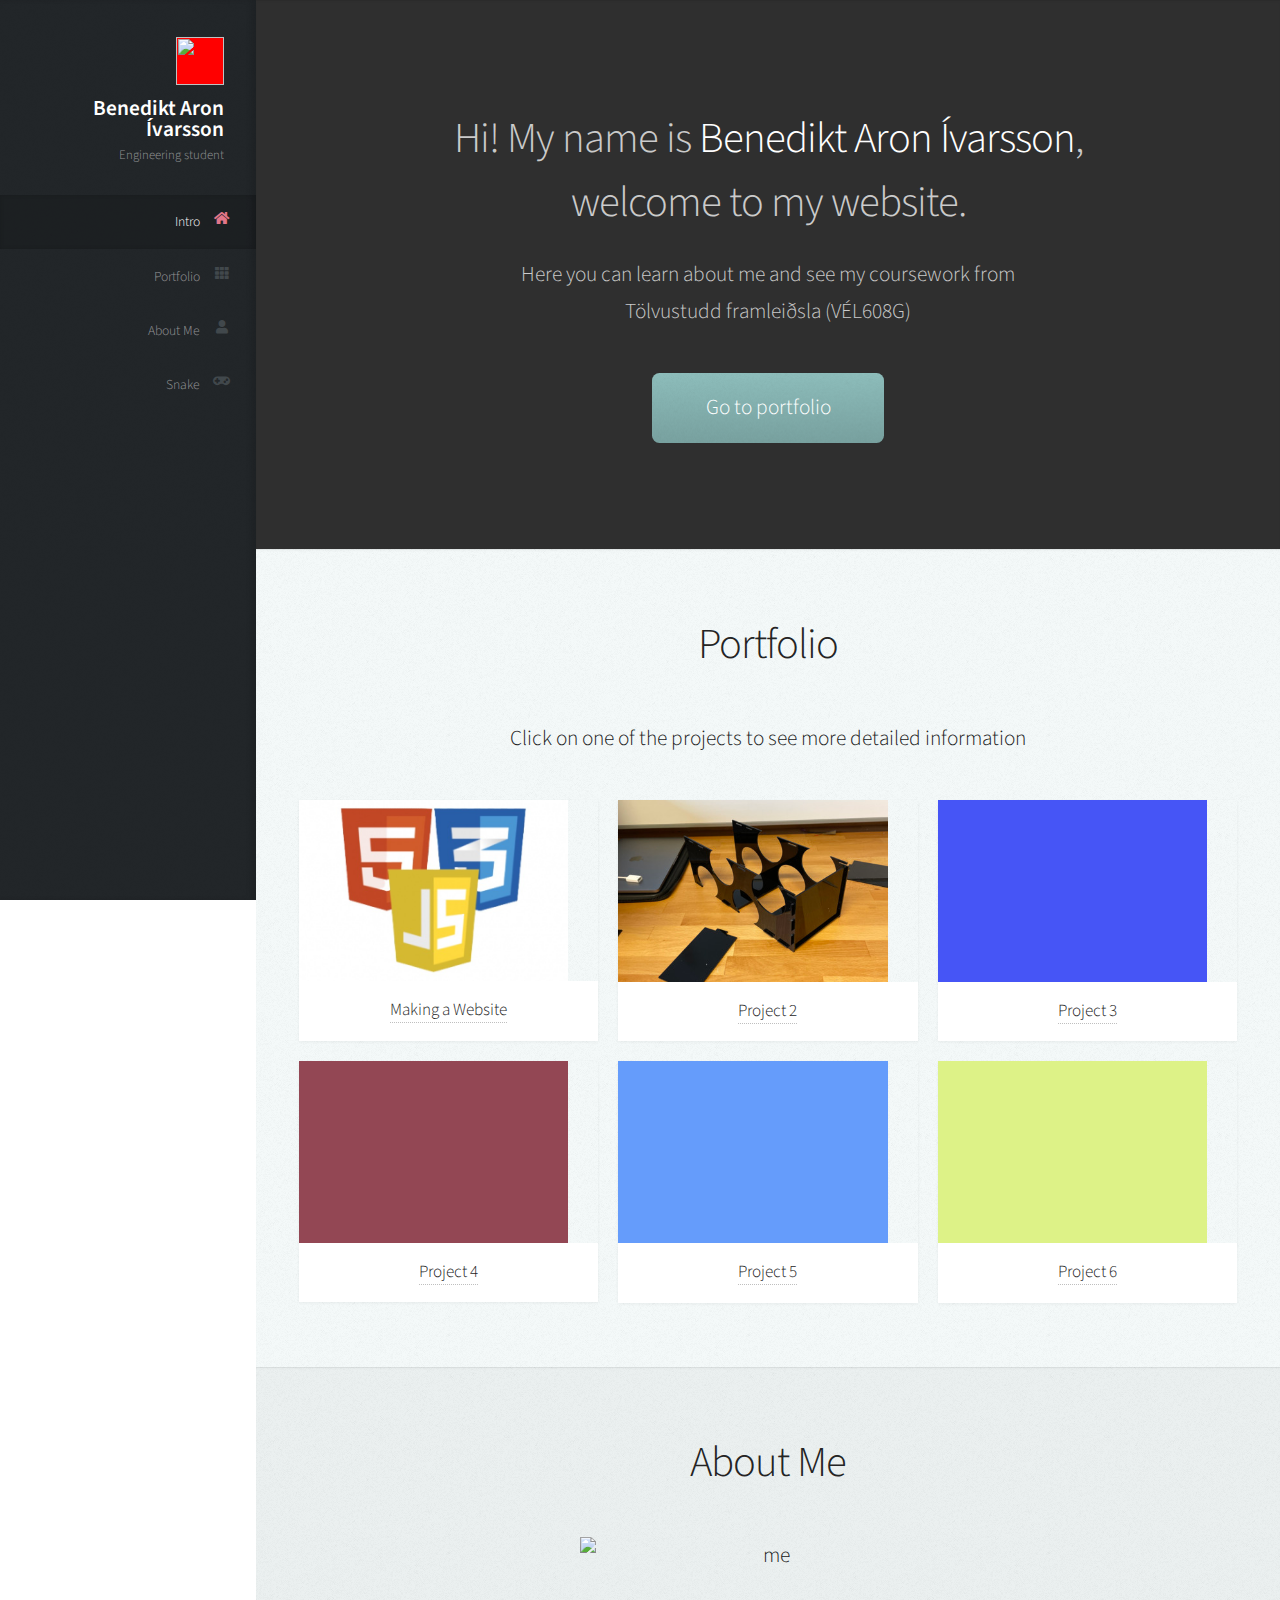
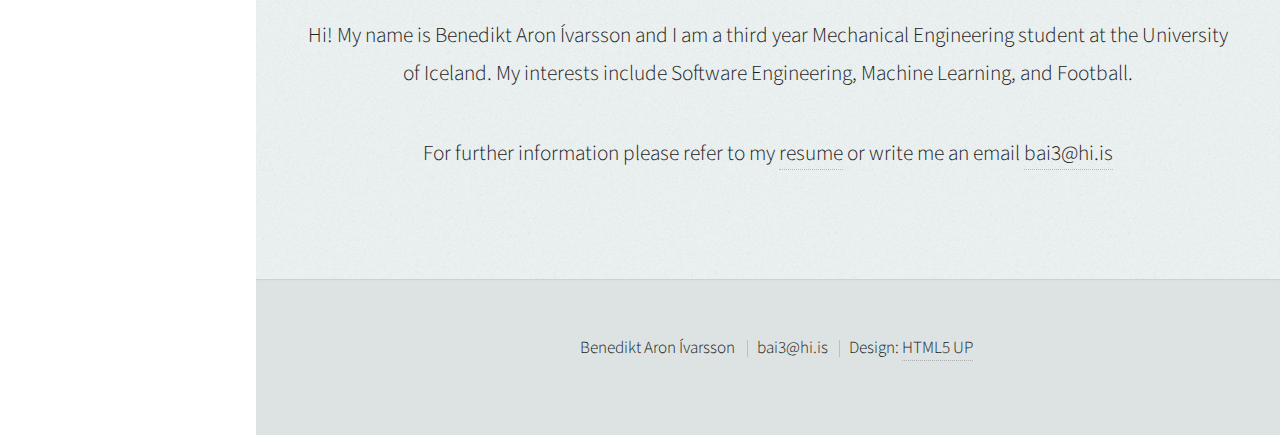
==== commit adbadad7: "verkefni 2" ====
--- a/index.html
+++ b/index.html
@@ -1,40 +1,44 @@
 <!DOCTYPE HTML>
 <html>
-	<head>
-		<title>VÉL608G - BAI</title>
-		<meta charset="utf-8" />
-		<meta name="viewport" content="width=device-width, initial-scale=1, user-scalable=no" />
-		<link rel="stylesheet" href="assets/css/main.css" />
-	</head>
-	<body class="is-preload">
 
-		<!-- Header -->
-			<div id="header">
+<head>
+	<title>VÉL608G - BAI</title>
+	<meta charset="utf-8" />
+	<meta name="viewport" content="width=device-width, initial-scale=1, user-scalable=no" />
+	<link rel="stylesheet" href="assets/css/main.css" />
+</head>
 
-				<div class="top">
+<body class="is-preload">
 
-					<!-- Logo -->
-						<div id="logo">
-							<span class="image avatar48"><img src="images/avatar.png" alt="" /></span>
-							<h1 id="title">Benedikt Aron<br>Ívarsson</h1>
-							<p>Engineering student</p>
-						</div>
+	<!-- Header -->
+	<div id="header">
 
-					<!-- Nav -->
-						<nav id="nav">
-							<ul>
-								<li><a href="#top" id="top-link"><span class="icon solid fa-home">Intro</span></a></li>
-								<li><a href="#portfolio" id="portfolio-link"><span class="icon solid fa-th">Portfolio</span></a></li>
-								<li><a href="#about" id="about-link"><span class="icon solid fa-user">About Me</span></a></li>
-								<li><a href="snake.html" id="snake-link"><span class="icon solid fa-gamepad">Snake</span></a></li>
-							</ul>
-						</nav>
+		<div class="top">
 
-				</div>
+			<!-- Logo -->
+			<div id="logo">
+				<span class="image avatar48"><img src="images/avatar.png" alt="" /></span>
+				<h1 id="title">Benedikt Aron<br>Ívarsson</h1>
+				<p>Engineering student</p>
+			</div>
 
-				<div class="bottom">
+			<!-- Nav -->
+			<nav id="nav">
+				<ul>
+					<li><a href="#top" id="top-link"><span class="icon solid fa-home">Intro</span></a></li>
+					<li><a href="#portfolio" id="portfolio-link"><span class="icon solid fa-th">Portfolio</span></a>
+					</li>
+					<li><a href="#about" id="about-link"><span class="icon solid fa-user">About Me</span></a></li>
+					<li><a href="snake.html" target="_blank" id="snake-link"><span
+								class="icon solid fa-gamepad">Snake</span></a></li>
+				</ul>
+			</nav>
 
-					<!-- Social Icons
+		</div>
+
+		<div class="bottom">
+
+			<!-- Social Icons
 						<ul class="icons">
 							<li><a href="#" class="icon brands fa-twitter"><span class="label">Twitter</span></a></li>
 							<li><a href="#" class="icon brands fa-facebook-f"><span class="label">Facebook</span></a></li>
@@ -43,134 +47,147 @@
 							<li><a href="#" class="icon solid fa-envelope"><span class="label">Email</span></a></li>
 						</ul> -->
 
+		</div>
+
+	</div>
+
+	<!-- Main -->
+	<div id="main">
+
+		<!-- Intro -->
+		<section id="top" class="one dark cover">
+			<div class="container">
+
+				<header>
+					<h2 class="alt">Hi! My name is <strong>Benedikt Aron Ívarsson</strong>,<br>
+						welcome to my website.</h2>
+					<p>Here you can learn about me and see my coursework from<br />
+						Tölvustudd framleiðsla (VÉL608G)</p>
+				</header>
+
+				<footer>
+					<a href="#portfolio" class="button scrolly">Go to portfolio</a>
+				</footer>
+
+			</div>
+		</section>
+
+		<!-- Portfolio -->
+		<section id="portfolio" class="two">
+			<div class="container">
+
+				<header>
+					<h2>Portfolio</h2>
+				</header>
+
+				<p>Click on one of the projects to see more detailed information</p>
+
+				<div class="row">
+					<div class="col-4 col-12-mobile">
+						<!-- project 1 -->
+						<article class="item">
+							<a href="portfolio/project_1.html" class="image fit"><img src="images/proj_1.jpg"
+									alt="" /></a>
+							<header>
+								<h3><a href="portfolio/project_1.html">Making a Website</h3></a>
+							</header>
+						</article>
+						<!-- project 4 -->
+						<article class="item">
+							<a href="portfolio/project_tbd.html" class="image fit"><img src="images/pic04.png"
+									alt="" /></a>
+							<header>
+								<h3><a href="portfolio/project_tbd.html">Project 4</h3></a>
+							</header>
+						</article>
+					</div>
+					<div class="col-4 col-12-mobile">
+						<!-- project 2 -->
+						<article class="item">
+							<a href="portfolio/project_2.html" class="image fit"><img src="images/project_2/thumb2.jpg"
+									alt="" /></a>
+							<header>
+								<h3><a href="portfolio/project_tbd.html">Project 2</h3></a>
+							</header>
+						</article>
+						<!-- project 5 -->
+						<article class="item">
+							<a href="portfolio/project_tbd.html" class="image fit"><img src="images/pic05.png"
+									alt="" /></a>
+							<header>
+								<h3><a href="portfolio/project_tbd.html">Project 5</h3></a>
+							</header>
+						</article>
+					</div>
+					<div class="col-4 col-12-mobile">
+						<!-- project 3 -->
+						<article class="item">
+							<a href="portfolio/project_tbd.html" class="image fit"><img src="images/pic03.png"
+									alt="" /></a>
+							<header>
+								<h3><a href="portfolio/project_tbd.html">Project 3</h3></a>
+							</header>
+						</article>
+						<!-- project 6 -->
+						<article class="item">
+							<a href="portfolio/project_tbd.html" class="image fit"><img src="images/pic06.png"
+									alt="" /></a>
+							<header>
+								<h3><a href="portfolio/project_tbd.html">Project 6</h3></a>
+							</header>
+						</article>
+					</div>
 				</div>
 
 			</div>
+		</section>
 
-		<!-- Main -->
-			<div id="main">
+		<!-- About Me -->
+		<section id="about" class="three">
+			<div class="container">
 
-				<!-- Intro -->
-					<section id="top" class="one dark cover">
-						<div class="container">
+				<header>
+					<h2>About Me</h2>
+				</header>
 
-							<header>
-								<h2 class="alt">Hi! My name is <strong>Benedikt Aron Ívarsson</strong>,<br>
-								welcome to my website.</h2>
-								<p>Here you can learn about me and see my coursework from<br />
-								Tölvustudd framleiðsla (VÉL608G)</p>
-							</header>
+				<a href="#" class="image about"><img src="images/avatar.png" alt="me" /></a>
 
-							<footer>
-								<a href="#portfolio" class="button scrolly">Go to portfolio</a>
-							</footer>
-
-						</div>
-					</section>
-
-				<!-- Portfolio -->
-					<section id="portfolio" class="two">
-						<div class="container">
-
-							<header>
-								<h2>Portfolio</h2>
-							</header>
-
-							<p>Click on one of the projects to see more detailed information</p>
-
-							<div class="row">
-								<div class="col-4 col-12-mobile">
-									<!-- project 1 -->
-									<article class="item">
-										<a href="portfolio/project_1.html" class="image fit"><img src="images/proj_1.jpg" alt="" /></a>
-										<header>
-											<h3><a href ="portfolio/project_1.html" >Making a Website</h3></a>
-										</header>
-									</article>
-									<!-- project 4 -->
-									<article class="item">
-										<a href="portfolio/project_tbd.html" class="image fit"><img src="images/pic04.png" alt="" /></a>
-										<header>
-											<h3><a href ="portfolio/project_tbd.html" >Project 4</h3></a>
-										</header>
-									</article>
-								</div>
-								<div class="col-4 col-12-mobile">
-									<!-- project 2 -->
-									<article class="item">
-										<a href="portfolio/project_tbd.html" class="image fit"><img src="images/pic02.png" alt="" /></a>
-										<header>
-											<h3><a href ="portfolio/project_tbd.html" >Project 2</h3></a>
-										</header>
-									</article>
-									<!-- project 5 -->
-									<article class="item">
-										<a href="portfolio/project_tbd.html" class="image fit"><img src="images/pic05.png" alt="" /></a>
-										<header>
-											<h3><a href ="portfolio/project_tbd.html" >Project 5</h3></a>
-										</header>
-									</article>
-								</div>
-								<div class="col-4 col-12-mobile">
-									<!-- project 3 -->
-									<article class="item">
-										<a href="portfolio/project_tbd.html" class="image fit"><img src="images/pic03.png" alt="" /></a>
-										<header>
-											<h3><a href ="portfolio/project_tbd.html" >Project 3</h3></a>
-										</header>
-									</article>
-									<!-- project 6 -->
-									<article class="item">
-										<a href="portfolio/project_tbd.html" class="image fit"><img src="images/pic06.png" alt="" /></a>
-										<header>
-											<h3><a href ="portfolio/project_tbd.html" >Project 6</h3></a>
-										</header>
-									</article>
-								</div>
-							</div>
-
-						</div>
-					</section>
-
-				<!-- About Me -->
-					<section id="about" class="three">
-						<div class="container">
-
-							<header>
-								<h2>About Me</h2>
-							</header>
-
-							<a href="#" class="image about"><img src="images/avatar.png" alt="me" /></a>
-
-							<p></p>
-							<p>Hi! My name is Benedikt Aron Ívarsson and I am a third year Mechanical Engineering student at the University of Iceland. My interests include
-								Software Engineering, Machine Learning, and Football. 
-							</p>
-							<p>For further information please refer to my <a href = pdfs/CV-Benedikt.pdf target="_blank" rel="noopener noreferrer">resume</a> or write me an email
-								<a href="mailto:bai3@hi.is?&subject=Contact from VEL608G website&body=Dear Benedikt, I saw your website ..." target="_blank" rel="noopener noreferrer">bai3@hi.is</a></p>
-
-						</div>
-					</section>
-			</div>
-
-		<!-- Footer -->
-			<div id="footer">
-
-				<!-- Copyright -->
-					<ul class="copyright">
-						<li>Benedikt Aron Ívarsson</li><li>bai3@hi.is</li><li>Design: <a href="http://html5up.net">HTML5 UP</a></li>
-					</ul>
+				<p></p>
+				<p>Hi! My name is Benedikt Aron Ívarsson and I am a third year Mechanical Engineering student at the
+					University of Iceland. My interests include
+					Software Engineering, Machine Learning, and Football.
+				</p>
+				<p>For further information please refer to my <a href=pdfs/CV-Benedikt.pdf target="_blank"
+						rel="noopener noreferrer">resume</a> or write me an email
+					<a href="mailto:bai3@hi.is?&subject=Contact from VEL608G website&body=Dear Benedikt, I saw your website ..."
+						target="_blank" rel="noopener noreferrer">bai3@hi.is</a>
+				</p>
 
 			</div>
+		</section>
+	</div>
 
-		<!-- Scripts -->
-			<script src="assets/js/jquery.min.js"></script>
-			<script src="assets/js/jquery.scrolly.min.js"></script>
-			<script src="assets/js/jquery.scrollex.min.js"></script>
-			<script src="assets/js/browser.min.js"></script>
-			<script src="assets/js/breakpoints.min.js"></script>
-			<script src="assets/js/util.js"></script>
-			<script src="assets/js/main.js"></script>
+	<!-- Footer -->
+	<div id="footer">
 
-	</body>
+		<!-- Copyright -->
+		<ul class="copyright">
+			<li>Benedikt Aron Ívarsson</li>
+			<li>bai3@hi.is</li>
+			<li>Design: <a href="http://html5up.net">HTML5 UP</a></li>
+		</ul>
+
+	</div>
+
+	<!-- Scripts -->
+	<script src="assets/js/jquery.min.js"></script>
+	<script src="assets/js/jquery.scrolly.min.js"></script>
+	<script src="assets/js/jquery.scrollex.min.js"></script>
+	<script src="assets/js/browser.min.js"></script>
+	<script src="assets/js/breakpoints.min.js"></script>
+	<script src="assets/js/util.js"></script>
+	<script src="assets/js/main.js"></script>
+
+</body>
+
 </html>--- a/assets/css/main.css
+++ b/assets/css/main.css
@@ -1785,8 +1785,16 @@
 
 		.image.fit {
 			display: block;
-			width: 100%;
-		}
+			width: 90%;
+		}
+		.image.etsy {
+			display: inline-block;
+			align-items: center;
+			width:60%;
+			margin: 0 0 2em 0;
+
+		}
+
 
 		.image.about {
 			display: block;
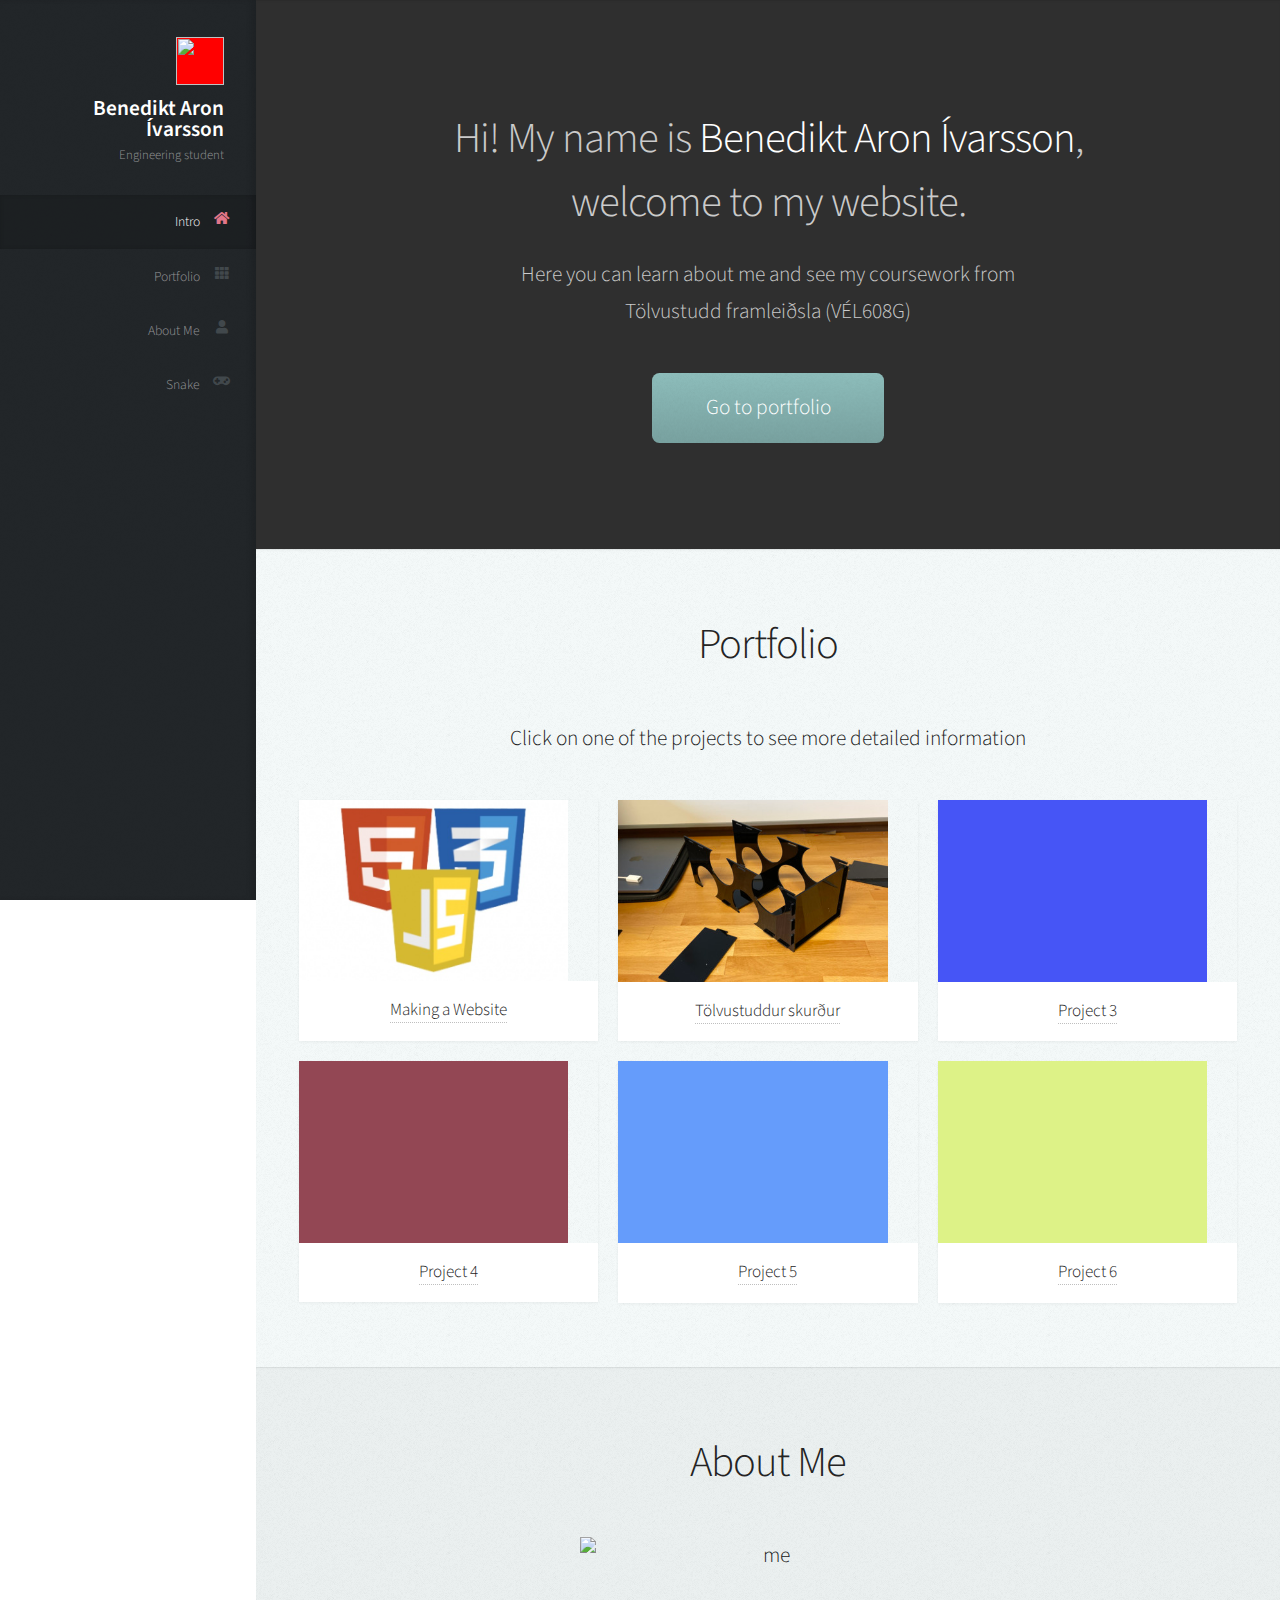
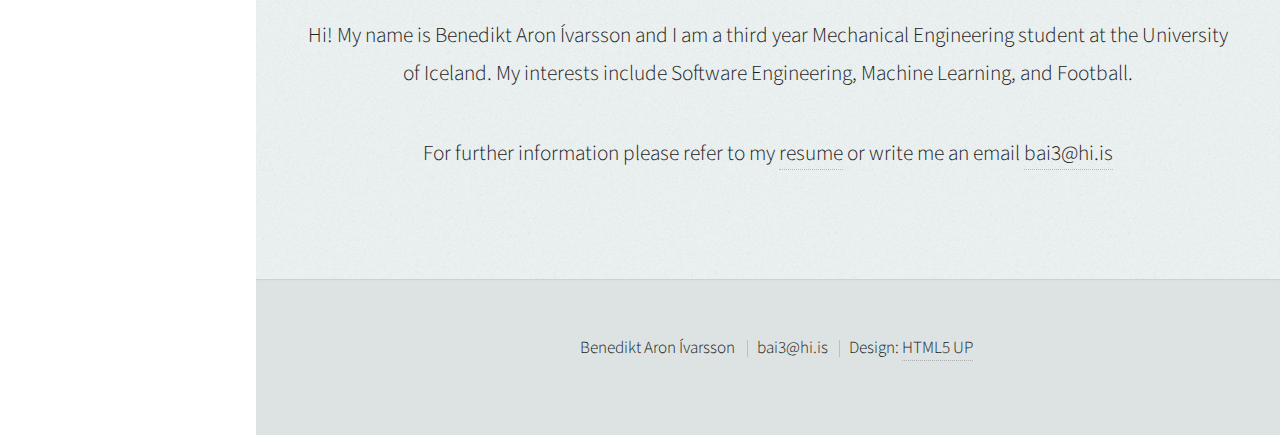
==== commit 6f0bfb7d: "verk 3 start" ====
--- a/index.html
+++ b/index.html
@@ -107,7 +107,7 @@
 							<a href="portfolio/project_2.html" class="image fit"><img src="images/project_2/thumb2.jpg"
 									alt="" /></a>
 							<header>
-								<h3><a href="portfolio/project_tbd.html">Project 2</h3></a>
+								<h3><a href="portfolio/project_2.html">Tölvustuddur skurður</h3></a>
 							</header>
 						</article>
 						<!-- project 5 -->
@@ -122,10 +122,10 @@
 					<div class="col-4 col-12-mobile">
 						<!-- project 3 -->
 						<article class="item">
-							<a href="portfolio/project_tbd.html" class="image fit"><img src="images/pic03.png"
+							<a href="portfolio/project_3.html" class="image fit"><img src="images/pic03.png"
 									alt="" /></a>
 							<header>
-								<h3><a href="portfolio/project_tbd.html">Project 3</h3></a>
+								<h3><a href="portfolio/project_3.html">Project 3</h3></a>
 							</header>
 						</article>
 						<!-- project 6 -->
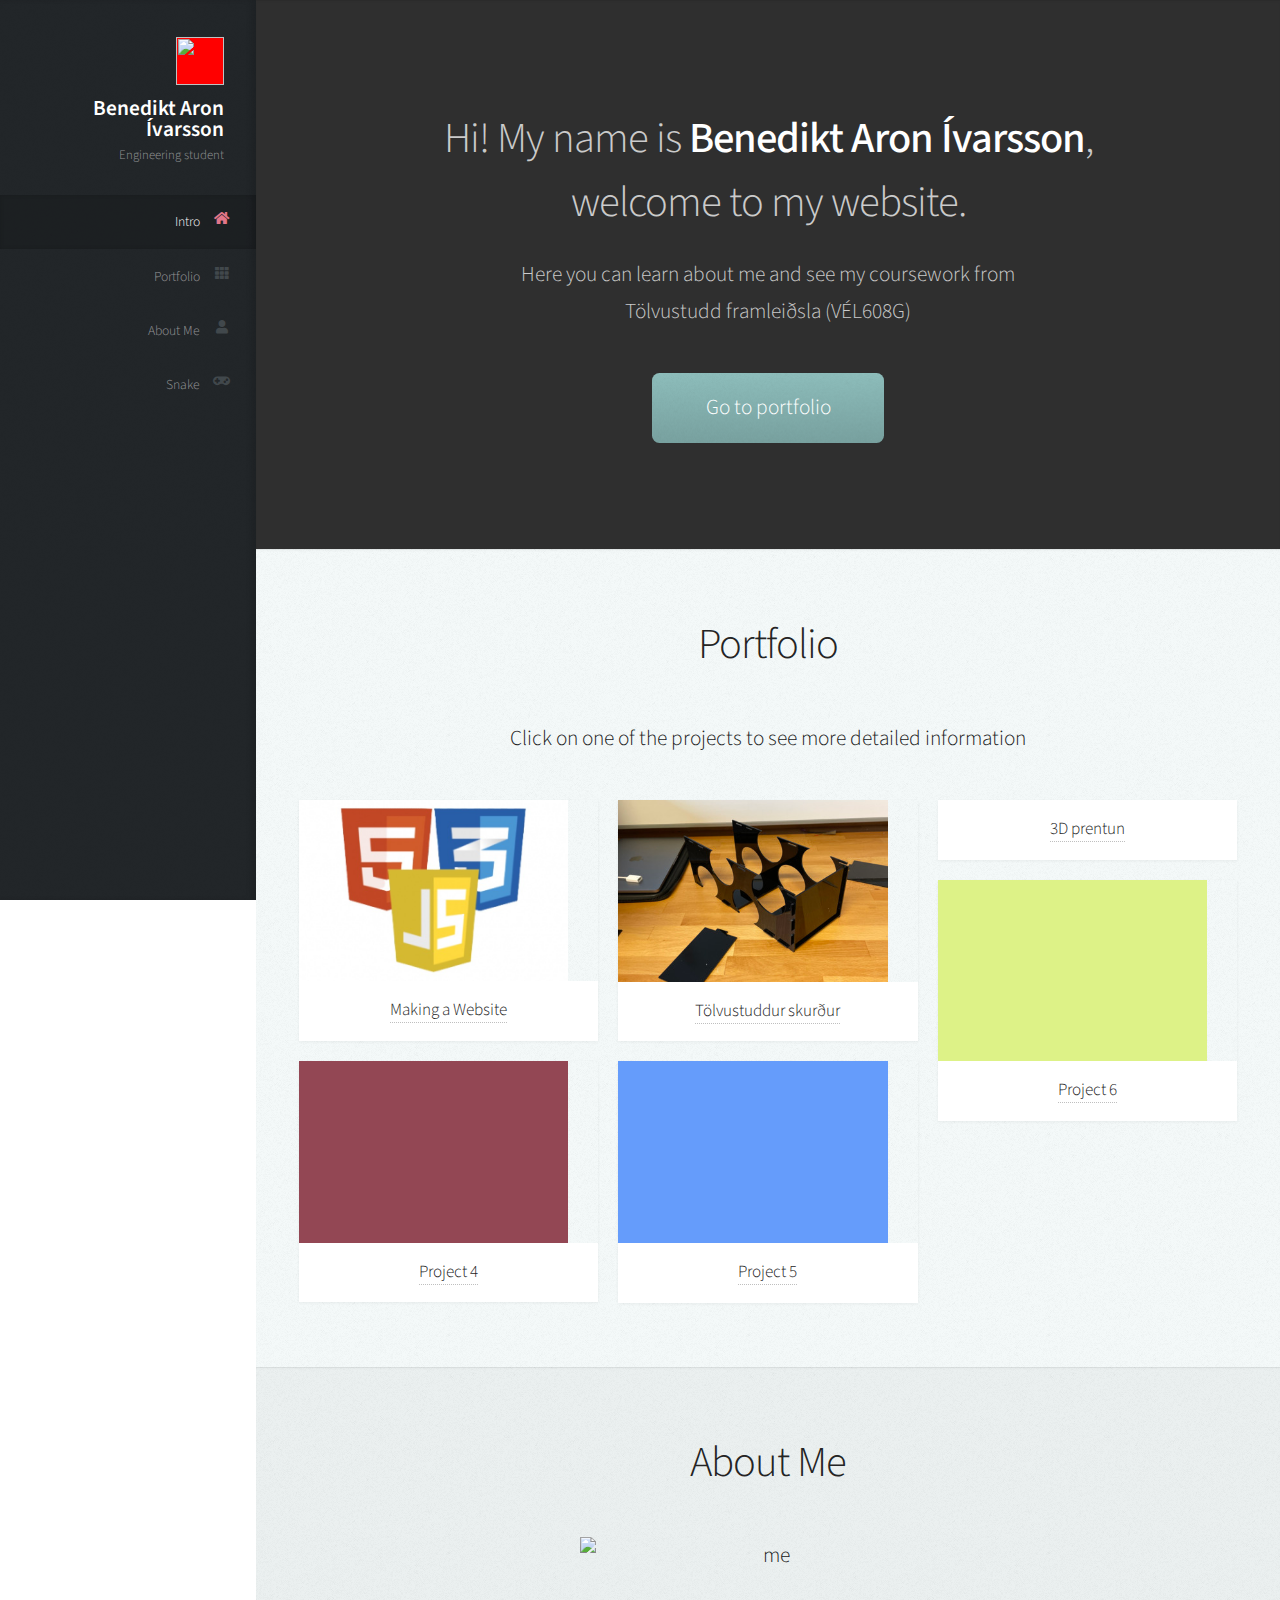
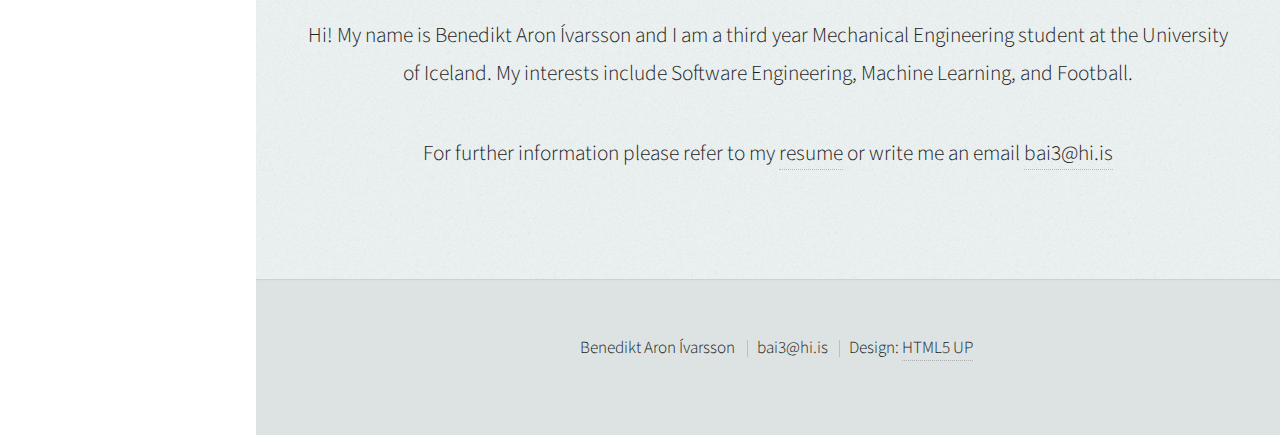
==== commit 9254108d: "v2 og v3" ====
--- a/index.html
+++ b/index.html
@@ -122,10 +122,10 @@
 					<div class="col-4 col-12-mobile">
 						<!-- project 3 -->
 						<article class="item">
-							<a href="portfolio/project_3.html" class="image fit"><img src="images/pic03.png"
+							<a href="portfolio/project_3.html" class="image fit"><img src="images/project_3/thumb_3.png"
 									alt="" /></a>
 							<header>
-								<h3><a href="portfolio/project_3.html">Project 3</h3></a>
+								<h3><a href="portfolio/project_3.html">3D prentun</h3></a>
 							</header>
 						</article>
 						<!-- project 6 -->
--- a/assets/css/main.css
+++ b/assets/css/main.css
@@ -155,8 +155,8 @@
 	}
 
 	strong, b {
-		font-weight: 300;
-		color: #666;
+		font-weight: 500;
+		color: rgb(0, 0, 0);
 	}
 
 	em, i {
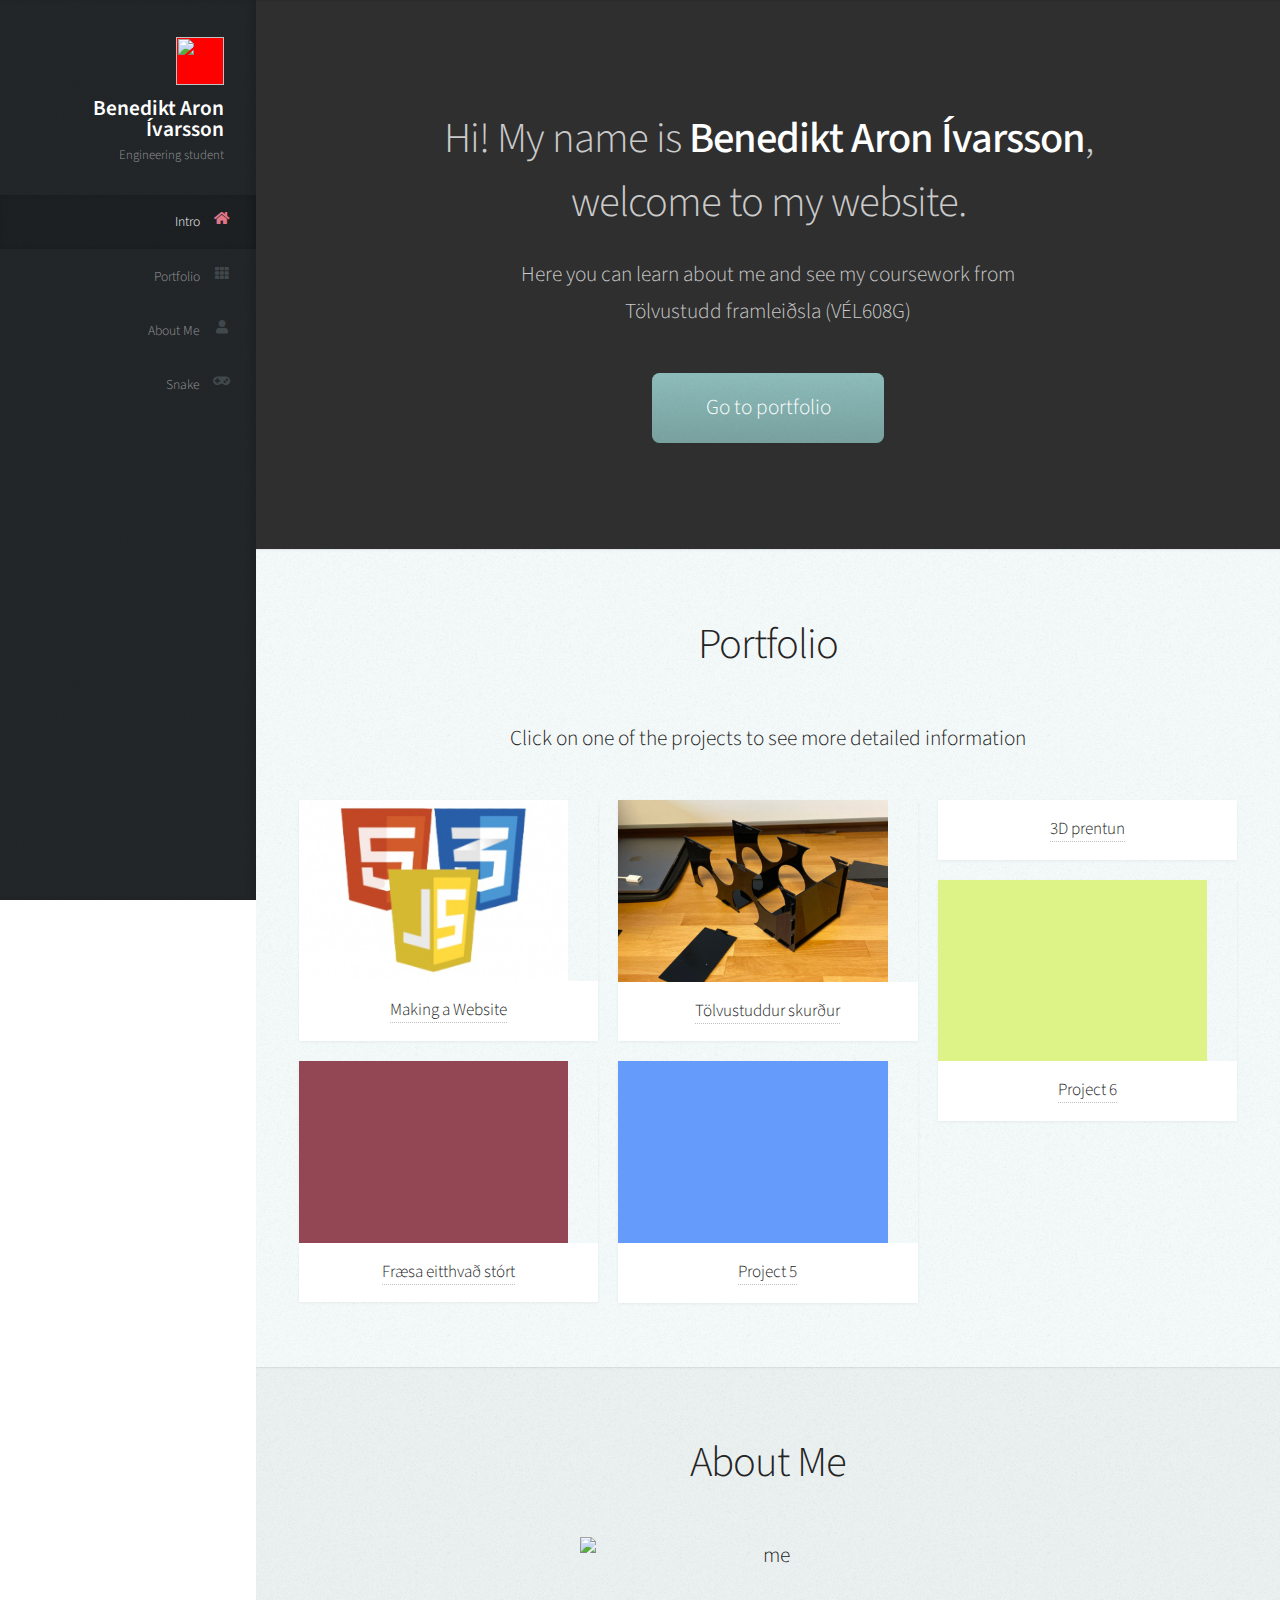
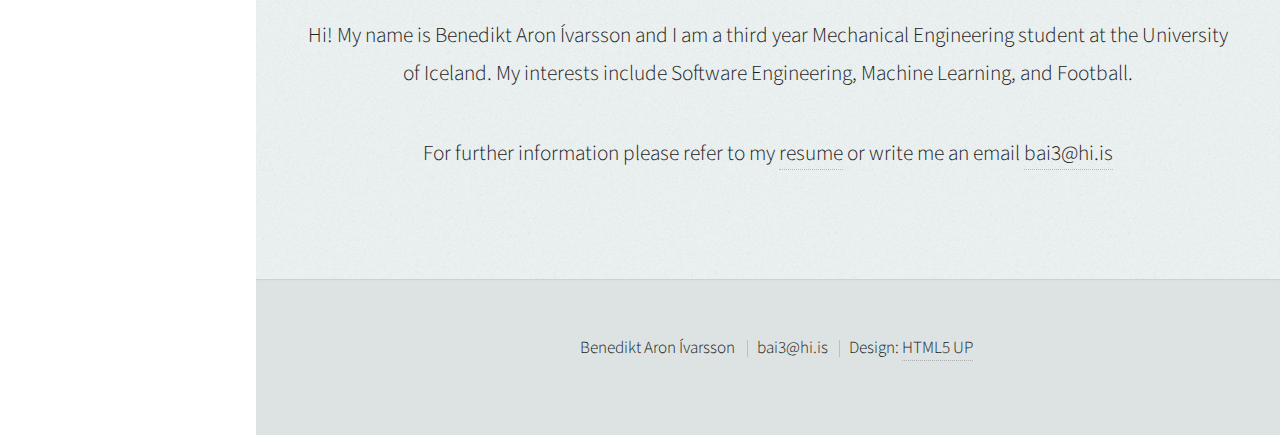
==== commit 05b22ee8: "v4 grunnur" ====
--- a/index.html
+++ b/index.html
@@ -94,10 +94,10 @@
 						</article>
 						<!-- project 4 -->
 						<article class="item">
-							<a href="portfolio/project_tbd.html" class="image fit"><img src="images/pic04.png"
+							<a href="portfolio/project_4.html" class="image fit"><img src="images/pic04.png"
 									alt="" /></a>
 							<header>
-								<h3><a href="portfolio/project_tbd.html">Project 4</h3></a>
+								<h3><a href="portfolio/project_4.html">Fræsa eitthvað stórt</h3></a>
 							</header>
 						</article>
 					</div>
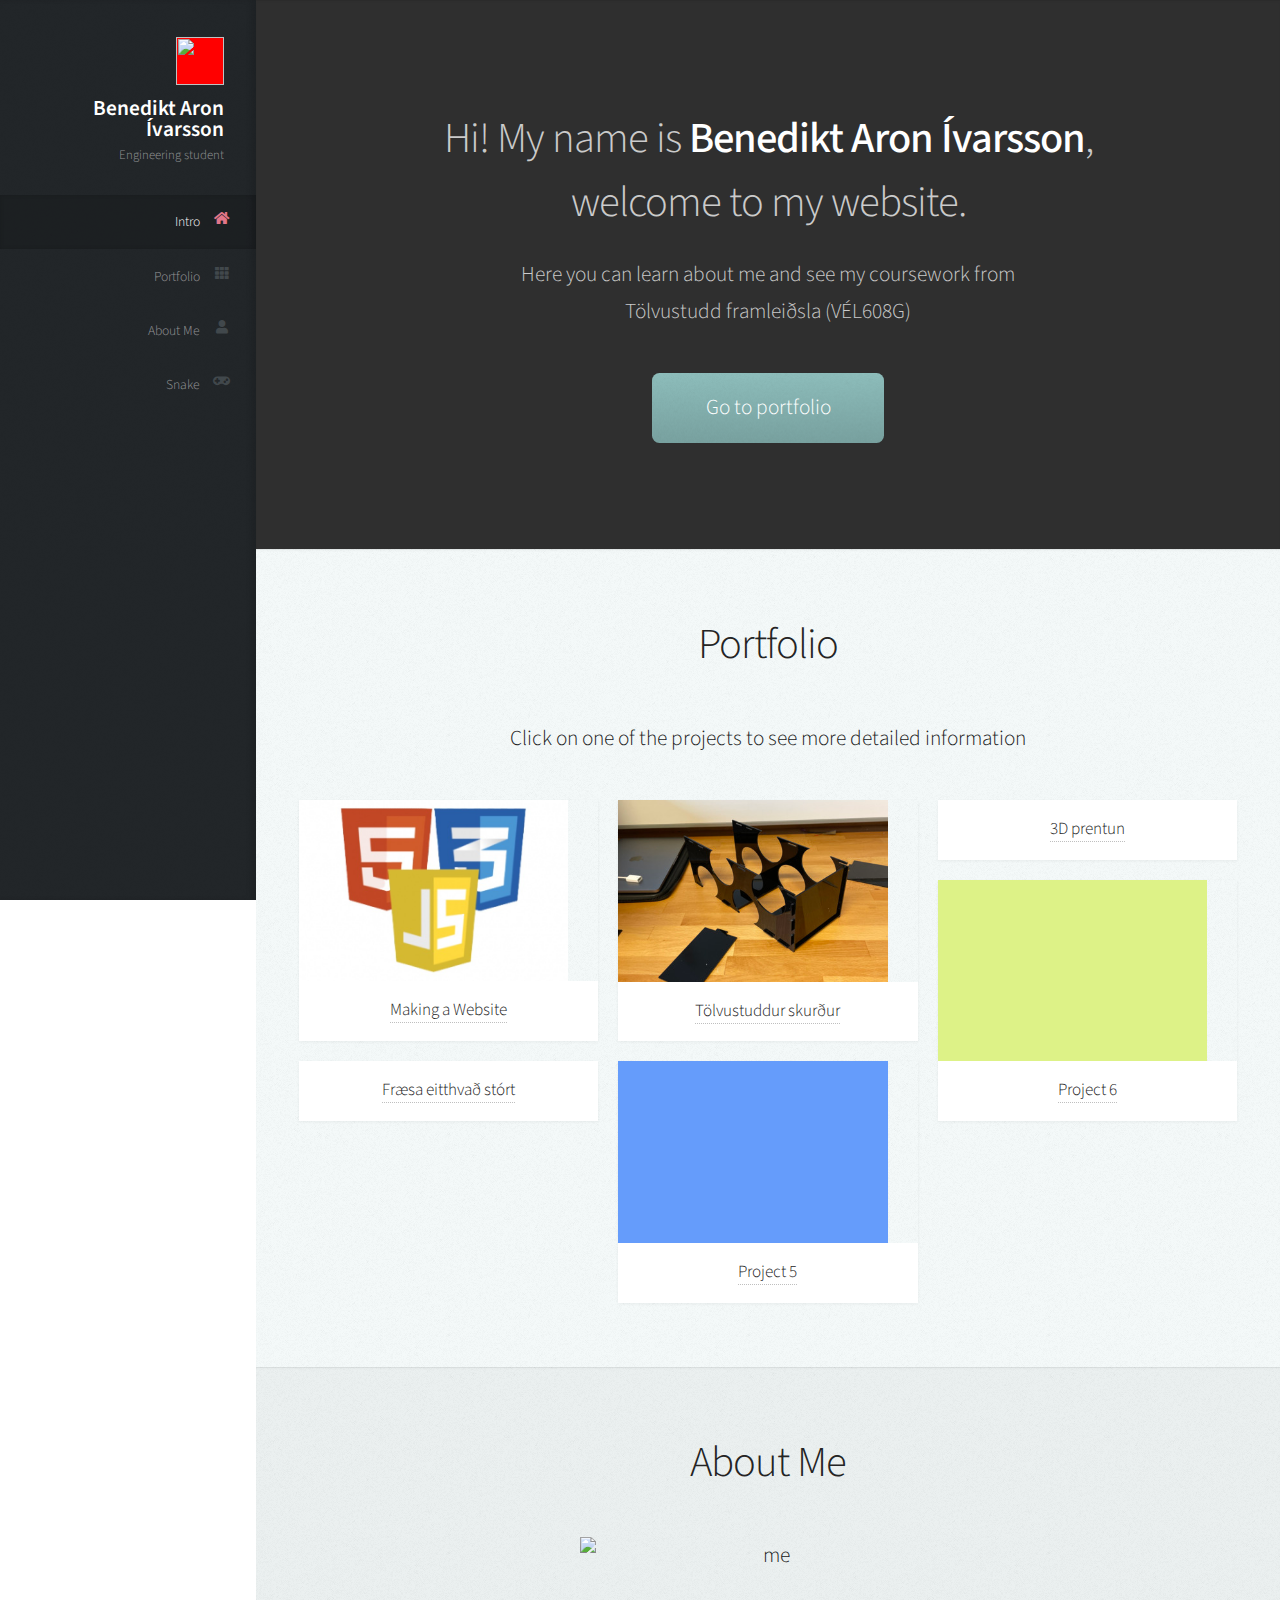
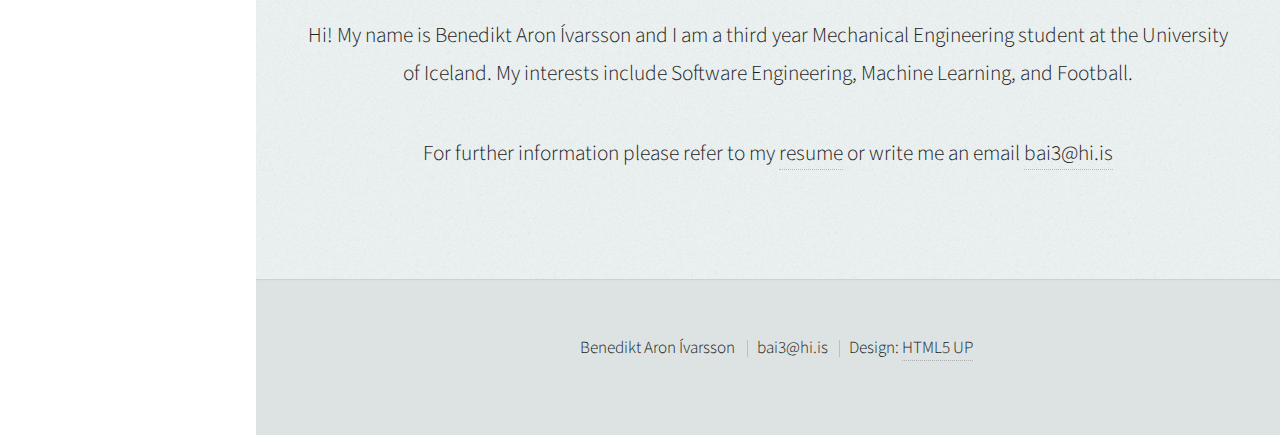
==== commit acc2adad: "cover photo" ====
--- a/index.html
+++ b/index.html
@@ -94,7 +94,7 @@
 						</article>
 						<!-- project 4 -->
 						<article class="item">
-							<a href="portfolio/project_4.html" class="image fit"><img src="images/pic04.png"
+							<a href="portfolio/project_4.html" class="image fit"><img src="images/project_4/img_21.png"
 									alt="" /></a>
 							<header>
 								<h3><a href="portfolio/project_4.html">Fræsa eitthvað stórt</h3></a>
--- a/assets/css/main.css
+++ b/assets/css/main.css
@@ -7,44 +7,130 @@
 	Free for personal and commercial use under the CCA 3.0 license (html5up.net/license)
 */
 
-html, body, div, span, applet, object,
-iframe, h1, h2, h3, h4, h5, h6, p, blockquote,
-pre, a, abbr, acronym, address, big, cite,
-code, del, dfn, em, img, ins, kbd, q, s, samp,
-small, strike, strong, sub, sup, tt, var, b,
-u, i, center, dl, dt, dd, ol, ul, li, fieldset,
-form, label, legend, table, caption, tbody,
-tfoot, thead, tr, th, td, article, aside,
-canvas, details, embed, figure, figcaption,
-footer, header, hgroup, menu, nav, output, ruby,
-section, summary, time, mark, audio, video {
+html,
+body,
+div,
+span,
+applet,
+object,
+iframe,
+h1,
+h2,
+h3,
+h4,
+h5,
+h6,
+p,
+blockquote,
+pre,
+a,
+abbr,
+acronym,
+address,
+big,
+cite,
+code,
+del,
+dfn,
+em,
+img,
+ins,
+kbd,
+q,
+s,
+samp,
+small,
+strike,
+strong,
+sub,
+sup,
+tt,
+var,
+b,
+u,
+i,
+center,
+dl,
+dt,
+dd,
+ol,
+ul,
+li,
+fieldset,
+form,
+label,
+legend,
+table,
+caption,
+tbody,
+tfoot,
+thead,
+tr,
+th,
+td,
+article,
+aside,
+canvas,
+details,
+embed,
+figure,
+figcaption,
+footer,
+header,
+hgroup,
+menu,
+nav,
+output,
+ruby,
+section,
+summary,
+time,
+mark,
+audio,
+video {
 	margin: 0;
 	padding: 0;
 	border: 0;
 	font-size: 100%;
 	font: inherit;
-	vertical-align: baseline;}
-
-article, aside, details, figcaption, figure,
-footer, header, hgroup, menu, nav, section {
-	display: block;}
+	vertical-align: baseline;
+}
+
+article,
+aside,
+details,
+figcaption,
+figure,
+footer,
+header,
+hgroup,
+menu,
+nav,
+section {
+	display: block;
+}
 
 body {
 	line-height: 1;
 }
 
-ol, ul {
+ol,
+ul {
 	list-style: none;
 }
 
-blockquote, q {
+blockquote,
+q {
 	quotes: none;
 }
 
-	blockquote:before, blockquote:after, q:before, q:after {
-		content: '';
-		content: none;
-	}
+blockquote:before,
+blockquote:after,
+q:before,
+q:after {
+	content: '';
+	content: none;
+}
 
 table {
 	border-collapse: collapse;
@@ -65,7 +151,9 @@
 	padding: 0;
 }
 
-input, select, textarea {
+input,
+select,
+textarea {
 	-moz-appearance: none;
 	-webkit-appearance: none;
 	-ms-appearance: none;
@@ -74,209 +162,480 @@
 
 /* Basic */
 
-	html {
-		box-sizing: border-box;
-	}
-
-	*, *:before, *:after {
-		box-sizing: inherit;
-	}
-
-	body {
-		background: #fff;
-		font-family: 'Source Sans Pro', sans-serif;
-		font-size: 19pt;
-		font-weight: 300;
-		line-height: 1.75em;
-		color: rgb(32, 32, 32);  /* was before #888 */
-	}
-
-		body.is-preload *, body.is-preload *:before, body.is-preload *:after {
-			-moz-animation: none !important;
-			-webkit-animation: none !important;
-			-ms-animation: none !important;
-			animation: none !important;
-			-moz-transition: none !important;
-			-webkit-transition: none !important;
-			-ms-transition: none !important;
-			transition: none !important;
-		}
-
-	input, textarea, select {
-		font-family: 'Source Sans Pro', sans-serif;
-		font-size: 19pt;
-		font-weight: 300;
-		line-height: 1.75em;
-		color: #888;
-	}
-
-	h1, h2, h3, h4, h5, h6 {
-		font-weight: 300;
-		color: rgb(36, 36, 36);
-		line-height: 1.5em;
-	}
-
-	h1 a, h2 a, h3 a, h4 a, h5 a, h6 a {
-		color: inherit;
-		text-decoration: none;
-	}
-
-		h1 a strong, h2 a strong, h3 a strong, h4 a strong, h5 a strong, h6 a strong {
-			color: #333;
-		}
-
-	h2 {
-		font-size: 2em;
-		letter-spacing: -1px;
-	}
-
-		h2.alt {
-			color: #888;
-		}
-
-			h2.alt strong {
-				color: #666;
-			}
-
-	h3 {
-		font-size: 1.5em;
-	}
-
-	header {
-		margin: 0 0 2em 0;
-	}
-
-		header > p {
-			margin: 1em 0 0 0;
-		}
-
-	footer {
-		margin: 2em 0 0 0;
-	}
-
-	strong, b {
-		font-weight: 500;
-		color: rgb(0, 0, 0);
-	}
-
-	em, i {
-		font-style: italic;
-	}
-
-	a {
-		text-decoration: none;
-		color: inherit;
-		border-bottom: dotted 1px rgba(128, 128, 128, 0.5);
-		-moz-transition: color 0.35s ease-in-out, border-bottom-color 0.35s ease-in-out;
-		-webkit-transition: color 0.35s ease-in-out, border-bottom-color 0.35s ease-in-out;
-		-ms-transition: color 0.35s ease-in-out, border-bottom-color 0.35s ease-in-out;
-		transition: color 0.35s ease-in-out, border-bottom-color 0.35s ease-in-out;
-		outline: 0;
-	}
-
-		a:hover {
-			color: #E27689;
-			border-bottom-color: rgba(255, 255, 255, 0);
-		}
-
-	sub {
-		position: relative;
-		top: 0.5em;
-		font-size: 0.8em;
-	}
-
-	sup {
-		position: relative;
-		top: -0.5em;
-		font-size: 0.8em;
-	}
-
-	hr {
-		border: 0;
-		border-top: solid 1px #ddd;
-	}
-
-	blockquote {
-		border-left: solid 0.5em #ddd;
-		padding: 1em 0 1em 2em;
-		font-style: italic;
-	}
-
-	p, ul, ol, dl, table {
-		margin-bottom: 2em;
-	}
-
-	br.clear {
-		clear: both;
-	}
-
-	/* For all <code> */
-	code {
-		font-family: monospace;
-		font-size: inherit;
-	}
-	
-	/* Code in text */
-	p > code,
-	li > code,
-	dd > code,
-	td > code {
-		background: #ffeff0;
-		word-wrap: break-word;
-		box-decoration-break: clone;
-		padding: .1rem .3rem .2rem;
-		border-radius: .2rem;
-	}
+html {
+	box-sizing: border-box;
+}
+
+*,
+*:before,
+*:after {
+	box-sizing: inherit;
+}
+
+body {
+	background: #fff;
+	font-family: 'Source Sans Pro', sans-serif;
+	font-size: 19pt;
+	font-weight: 300;
+	line-height: 1.75em;
+	color: rgb(32, 32, 32);
+	/* was before #888 */
+}
+
+body.is-preload *,
+body.is-preload *:before,
+body.is-preload *:after {
+	-moz-animation: none !important;
+	-webkit-animation: none !important;
+	-ms-animation: none !important;
+	animation: none !important;
+	-moz-transition: none !important;
+	-webkit-transition: none !important;
+	-ms-transition: none !important;
+	transition: none !important;
+}
+
+input,
+textarea,
+select {
+	font-family: 'Source Sans Pro', sans-serif;
+	font-size: 19pt;
+	font-weight: 300;
+	line-height: 1.75em;
+	color: #888;
+}
+
+h1,
+h2,
+h3,
+h4,
+h5,
+h6 {
+	font-weight: 300;
+	color: rgb(36, 36, 36);
+	line-height: 1.5em;
+}
+
+h1 a,
+h2 a,
+h3 a,
+h4 a,
+h5 a,
+h6 a {
+	color: inherit;
+	text-decoration: none;
+}
+
+h1 a strong,
+h2 a strong,
+h3 a strong,
+h4 a strong,
+h5 a strong,
+h6 a strong {
+	color: #333;
+}
+
+h2 {
+	font-size: 2em;
+	letter-spacing: -1px;
+}
+
+h2.alt {
+	color: #888;
+}
+
+h2.alt strong {
+	color: #666;
+}
+
+h3 {
+	font-size: 1.5em;
+}
+
+header {
+	margin: 0 0 2em 0;
+}
+
+header>p {
+	margin: 1em 0 0 0;
+}
+
+footer {
+	margin: 2em 0 0 0;
+}
+
+strong,
+b {
+	font-weight: 500;
+	color: rgb(0, 0, 0);
+}
+
+em,
+i {
+	font-style: italic;
+}
+
+a {
+	text-decoration: none;
+	color: inherit;
+	border-bottom: dotted 1px rgba(128, 128, 128, 0.5);
+	-moz-transition: color 0.35s ease-in-out, border-bottom-color 0.35s ease-in-out;
+	-webkit-transition: color 0.35s ease-in-out, border-bottom-color 0.35s ease-in-out;
+	-ms-transition: color 0.35s ease-in-out, border-bottom-color 0.35s ease-in-out;
+	transition: color 0.35s ease-in-out, border-bottom-color 0.35s ease-in-out;
+	outline: 0;
+}
+
+a:hover {
+	color: #E27689;
+	border-bottom-color: rgba(255, 255, 255, 0);
+}
+
+sub {
+	position: relative;
+	top: 0.5em;
+	font-size: 0.8em;
+}
+
+sup {
+	position: relative;
+	top: -0.5em;
+	font-size: 0.8em;
+}
+
+hr {
+	border: 0;
+	border-top: solid 1px #ddd;
+}
+
+blockquote {
+	border-left: solid 0.5em #ddd;
+	padding: 1em 0 1em 2em;
+	font-style: italic;
+}
+
+p,
+ul,
+ol,
+dl,
+table {
+	margin-bottom: 2em;
+}
+
+br.clear {
+	clear: both;
+}
+
+/* For all <code> */
+code {
+	font-family: monospace;
+	font-size: inherit;
+}
+
+/* Code in text */
+p>code,
+li>code,
+dd>code,
+td>code {
+	background: #ffeff0;
+	word-wrap: break-word;
+	box-decoration-break: clone;
+	padding: .1rem .3rem .2rem;
+	border-radius: .2rem;
+}
 
 /* Container */
 
+.container {
+	margin: 0 auto;
+	max-width: 100%;
+	width: 1400px;
+}
+
+@media screen and (min-width: 961px) and (max-width: 1880px) {
+
 	.container {
-		margin: 0 auto;
-		max-width: 100%;
-		width: 1400px;
-	}
-
-		@media screen and (min-width: 961px) and (max-width: 1880px) {
-
-			.container {
-				width: 1200px;
-			}
-
-		}
-
-		@media screen and (min-width: 961px) and (max-width: 1620px) {
-
-			.container {
-				width: 960px;
-			}
-
-		}
-
-		@media screen and (min-width: 961px) and (max-width: 1320px) {
-
-			.container {
-				width: 100%;
-			}
-
-		}
-
-		@media screen and (max-width: 960px) {
-
-			.container {
-				width: 100%;
-			}
-
-		}
-
-		@media screen and (max-width: 736px) {
-
-			.container {
-				width: 100%;
-			}
-
-		}
+		width: 1200px;
+	}
+
+}
+
+@media screen and (min-width: 961px) and (max-width: 1620px) {
+
+	.container {
+		width: 960px;
+	}
+
+}
+
+@media screen and (min-width: 961px) and (max-width: 1320px) {
+
+	.container {
+		width: 100%;
+	}
+
+}
+
+@media screen and (max-width: 960px) {
+
+	.container {
+		width: 100%;
+	}
+
+}
+
+@media screen and (max-width: 736px) {
+
+	.container {
+		width: 100%;
+	}
+
+}
 
 /* Row */
+
+.row {
+	display: flex;
+	flex-wrap: wrap;
+	box-sizing: border-box;
+	align-items: stretch;
+}
+
+.row>* {
+	box-sizing: border-box;
+}
+
+.row.gtr-uniform>*> :last-child {
+	margin-bottom: 0;
+}
+
+.row.aln-left {
+	justify-content: flex-start;
+}
+
+.row.aln-center {
+	justify-content: center;
+}
+
+.row.aln-right {
+	justify-content: flex-end;
+}
+
+.row.aln-top {
+	align-items: flex-start;
+}
+
+.row.aln-middle {
+	align-items: center;
+}
+
+.row.aln-bottom {
+	align-items: flex-end;
+}
+
+.row>.imp {
+	order: -1;
+}
+
+.row>.col-1 {
+	width: 8.33333%;
+}
+
+.row>.off-1 {
+	margin-left: 8.33333%;
+}
+
+.row>.col-2 {
+	width: 16.66667%;
+}
+
+.row>.off-2 {
+	margin-left: 16.66667%;
+}
+
+.row>.col-3 {
+	width: 25%;
+}
+
+.row>.off-3 {
+	margin-left: 25%;
+}
+
+.row>.col-4 {
+	width: 33.33333%;
+}
+
+.row>.off-4 {
+	margin-left: 33.33333%;
+}
+
+.row>.col-5 {
+	width: 41.66667%;
+}
+
+.row>.off-5 {
+	margin-left: 41.66667%;
+}
+
+.row>.col-6 {
+	width: 50%;
+}
+
+.row>.off-6 {
+	margin-left: 50%;
+}
+
+.row>.col-7 {
+	width: 58.33333%;
+}
+
+.row>.off-7 {
+	margin-left: 58.33333%;
+}
+
+.row>.col-8 {
+	width: 66.66667%;
+}
+
+.row>.off-8 {
+	margin-left: 66.66667%;
+}
+
+.row>.col-9 {
+	width: 75%;
+}
+
+.row>.off-9 {
+	margin-left: 75%;
+}
+
+.row>.col-10 {
+	width: 83.33333%;
+}
+
+.row>.off-10 {
+	margin-left: 83.33333%;
+}
+
+.row>.col-11 {
+	width: 91.66667%;
+}
+
+.row>.off-11 {
+	margin-left: 91.66667%;
+}
+
+.row>.col-12 {
+	width: 100%;
+}
+
+.row>.off-12 {
+	margin-left: 100%;
+}
+
+.row.gtr-0 {
+	margin-top: 0px;
+	margin-left: 0px;
+}
+
+.row.gtr-0>* {
+	padding: 0px 0 0 0px;
+}
+
+.row.gtr-0.gtr-uniform {
+	margin-top: 0px;
+}
+
+.row.gtr-0.gtr-uniform>* {
+	padding-top: 0px;
+}
+
+.row.gtr-25 {
+	margin-top: -10px;
+	margin-left: -10px;
+}
+
+.row.gtr-25>* {
+	padding: 10px 0 0 10px;
+}
+
+.row.gtr-25.gtr-uniform {
+	margin-top: -10px;
+}
+
+.row.gtr-25.gtr-uniform>* {
+	padding-top: 10px;
+}
+
+.row.gtr-50 {
+	margin-top: -20px;
+	margin-left: -20px;
+}
+
+.row.gtr-50>* {
+	padding: 20px 0 0 20px;
+}
+
+.row.gtr-50.gtr-uniform {
+	margin-top: -20px;
+}
+
+.row.gtr-50.gtr-uniform>* {
+	padding-top: 20px;
+}
+
+.row {
+	margin-top: -40px;
+	margin-left: -40px;
+}
+
+.row>* {
+	padding: 40px 0 0 40px;
+}
+
+.row.gtr-uniform {
+	margin-top: -40px;
+}
+
+.row.gtr-uniform>* {
+	padding-top: 40px;
+}
+
+.row.gtr-150 {
+	margin-top: -60px;
+	margin-left: -60px;
+}
+
+.row.gtr-150>* {
+	padding: 60px 0 0 60px;
+}
+
+.row.gtr-150.gtr-uniform {
+	margin-top: -60px;
+}
+
+.row.gtr-150.gtr-uniform>* {
+	padding-top: 60px;
+}
+
+.row.gtr-200 {
+	margin-top: -80px;
+	margin-left: -80px;
+}
+
+.row.gtr-200>* {
+	padding: 80px 0 0 80px;
+}
+
+.row.gtr-200.gtr-uniform {
+	margin-top: -80px;
+}
+
+.row.gtr-200.gtr-uniform>* {
+	padding-top: 80px;
+}
+
+@media screen and (min-width: 961px) and (max-width: 1880px) {
 
 	.row {
 		display: flex;
@@ -285,2382 +644,2168 @@
 		align-items: stretch;
 	}
 
-		.row > * {
-			box-sizing: border-box;
-		}
-
-		.row.gtr-uniform > * > :last-child {
-			margin-bottom: 0;
-		}
-
-		.row.aln-left {
-			justify-content: flex-start;
-		}
-
-		.row.aln-center {
-			justify-content: center;
-		}
-
-		.row.aln-right {
-			justify-content: flex-end;
-		}
-
-		.row.aln-top {
-			align-items: flex-start;
-		}
-
-		.row.aln-middle {
-			align-items: center;
-		}
-
-		.row.aln-bottom {
-			align-items: flex-end;
-		}
-
-		.row > .imp {
-			order: -1;
-		}
-
-		.row > .col-1 {
-			width: 8.33333%;
-		}
-
-		.row > .off-1 {
-			margin-left: 8.33333%;
-		}
-
-		.row > .col-2 {
-			width: 16.66667%;
-		}
-
-		.row > .off-2 {
-			margin-left: 16.66667%;
-		}
-
-		.row > .col-3 {
-			width: 25%;
-		}
-
-		.row > .off-3 {
-			margin-left: 25%;
-		}
-
-		.row > .col-4 {
-			width: 33.33333%;
-		}
-
-		.row > .off-4 {
-			margin-left: 33.33333%;
-		}
-
-		.row > .col-5 {
-			width: 41.66667%;
-		}
-
-		.row > .off-5 {
-			margin-left: 41.66667%;
-		}
-
-		.row > .col-6 {
-			width: 50%;
-		}
-
-		.row > .off-6 {
-			margin-left: 50%;
-		}
-
-		.row > .col-7 {
-			width: 58.33333%;
-		}
-
-		.row > .off-7 {
-			margin-left: 58.33333%;
-		}
-
-		.row > .col-8 {
-			width: 66.66667%;
-		}
-
-		.row > .off-8 {
-			margin-left: 66.66667%;
-		}
-
-		.row > .col-9 {
-			width: 75%;
-		}
-
-		.row > .off-9 {
-			margin-left: 75%;
-		}
-
-		.row > .col-10 {
-			width: 83.33333%;
-		}
-
-		.row > .off-10 {
-			margin-left: 83.33333%;
-		}
-
-		.row > .col-11 {
-			width: 91.66667%;
-		}
-
-		.row > .off-11 {
-			margin-left: 91.66667%;
-		}
-
-		.row > .col-12 {
-			width: 100%;
-		}
-
-		.row > .off-12 {
-			margin-left: 100%;
-		}
-
-		.row.gtr-0 {
-			margin-top: 0px;
-			margin-left: 0px;
-		}
-
-			.row.gtr-0 > * {
-				padding: 0px 0 0 0px;
-			}
-
-			.row.gtr-0.gtr-uniform {
-				margin-top: 0px;
-			}
-
-				.row.gtr-0.gtr-uniform > * {
-					padding-top: 0px;
-				}
-
-		.row.gtr-25 {
-			margin-top: -10px;
-			margin-left: -10px;
-		}
-
-			.row.gtr-25 > * {
-				padding: 10px 0 0 10px;
-			}
-
-			.row.gtr-25.gtr-uniform {
-				margin-top: -10px;
-			}
-
-				.row.gtr-25.gtr-uniform > * {
-					padding-top: 10px;
-				}
-
-		.row.gtr-50 {
-			margin-top: -20px;
-			margin-left: -20px;
-		}
-
-			.row.gtr-50 > * {
-				padding: 20px 0 0 20px;
-			}
-
-			.row.gtr-50.gtr-uniform {
-				margin-top: -20px;
-			}
-
-				.row.gtr-50.gtr-uniform > * {
-					padding-top: 20px;
-				}
-
-		.row {
-			margin-top: -40px;
-			margin-left: -40px;
-		}
-
-			.row > * {
-				padding: 40px 0 0 40px;
-			}
-
-			.row.gtr-uniform {
-				margin-top: -40px;
-			}
-
-				.row.gtr-uniform > * {
-					padding-top: 40px;
-				}
-
-		.row.gtr-150 {
-			margin-top: -60px;
-			margin-left: -60px;
-		}
-
-			.row.gtr-150 > * {
-				padding: 60px 0 0 60px;
-			}
-
-			.row.gtr-150.gtr-uniform {
-				margin-top: -60px;
-			}
-
-				.row.gtr-150.gtr-uniform > * {
-					padding-top: 60px;
-				}
-
-		.row.gtr-200 {
-			margin-top: -80px;
-			margin-left: -80px;
-		}
-
-			.row.gtr-200 > * {
-				padding: 80px 0 0 80px;
-			}
-
-			.row.gtr-200.gtr-uniform {
-				margin-top: -80px;
-			}
-
-				.row.gtr-200.gtr-uniform > * {
-					padding-top: 80px;
-				}
-
-		@media screen and (min-width: 961px) and (max-width: 1880px) {
-
-			.row {
-				display: flex;
-				flex-wrap: wrap;
-				box-sizing: border-box;
-				align-items: stretch;
-			}
-
-				.row > * {
-					box-sizing: border-box;
-				}
-
-				.row.gtr-uniform > * > :last-child {
-					margin-bottom: 0;
-				}
-
-				.row.aln-left {
-					justify-content: flex-start;
-				}
-
-				.row.aln-center {
-					justify-content: center;
-				}
-
-				.row.aln-right {
-					justify-content: flex-end;
-				}
-
-				.row.aln-top {
-					align-items: flex-start;
-				}
-
-				.row.aln-middle {
-					align-items: center;
-				}
-
-				.row.aln-bottom {
-					align-items: flex-end;
-				}
-
-				.row > .imp-wide {
-					order: -1;
-				}
-
-				.row > .col-1-wide {
-					width: 8.33333%;
-				}
-
-				.row > .off-1-wide {
-					margin-left: 8.33333%;
-				}
-
-				.row > .col-2-wide {
-					width: 16.66667%;
-				}
-
-				.row > .off-2-wide {
-					margin-left: 16.66667%;
-				}
-
-				.row > .col-3-wide {
-					width: 25%;
-				}
-
-				.row > .off-3-wide {
-					margin-left: 25%;
-				}
-
-				.row > .col-4-wide {
-					width: 33.33333%;
-				}
-
-				.row > .off-4-wide {
-					margin-left: 33.33333%;
-				}
-
-				.row > .col-5-wide {
-					width: 41.66667%;
-				}
-
-				.row > .off-5-wide {
-					margin-left: 41.66667%;
-				}
-
-				.row > .col-6-wide {
-					width: 50%;
-				}
-
-				.row > .off-6-wide {
-					margin-left: 50%;
-				}
-
-				.row > .col-7-wide {
-					width: 58.33333%;
-				}
-
-				.row > .off-7-wide {
-					margin-left: 58.33333%;
-				}
-
-				.row > .col-8-wide {
-					width: 66.66667%;
-				}
-
-				.row > .off-8-wide {
-					margin-left: 66.66667%;
-				}
-
-				.row > .col-9-wide {
-					width: 75%;
-				}
-
-				.row > .off-9-wide {
-					margin-left: 75%;
-				}
-
-				.row > .col-10-wide {
-					width: 83.33333%;
-				}
-
-				.row > .off-10-wide {
-					margin-left: 83.33333%;
-				}
-
-				.row > .col-11-wide {
-					width: 91.66667%;
-				}
-
-				.row > .off-11-wide {
-					margin-left: 91.66667%;
-				}
-
-				.row > .col-12-wide {
-					width: 100%;
-				}
-
-				.row > .off-12-wide {
-					margin-left: 100%;
-				}
-
-				.row.gtr-0 {
-					margin-top: 0px;
-					margin-left: 0px;
-				}
-
-					.row.gtr-0 > * {
-						padding: 0px 0 0 0px;
-					}
-
-					.row.gtr-0.gtr-uniform {
-						margin-top: 0px;
-					}
-
-						.row.gtr-0.gtr-uniform > * {
-							padding-top: 0px;
-						}
-
-				.row.gtr-25 {
-					margin-top: -10px;
-					margin-left: -10px;
-				}
-
-					.row.gtr-25 > * {
-						padding: 10px 0 0 10px;
-					}
-
-					.row.gtr-25.gtr-uniform {
-						margin-top: -10px;
-					}
-
-						.row.gtr-25.gtr-uniform > * {
-							padding-top: 10px;
-						}
-
-				.row.gtr-50 {
-					margin-top: -20px;
-					margin-left: -20px;
-				}
-
-					.row.gtr-50 > * {
-						padding: 20px 0 0 20px;
-					}
-
-					.row.gtr-50.gtr-uniform {
-						margin-top: -20px;
-					}
-
-						.row.gtr-50.gtr-uniform > * {
-							padding-top: 20px;
-						}
-
-				.row {
-					margin-top: -40px;
-					margin-left: -40px;
-				}
-
-					.row > * {
-						padding: 40px 0 0 40px;
-					}
-
-					.row.gtr-uniform {
-						margin-top: -40px;
-					}
-
-						.row.gtr-uniform > * {
-							padding-top: 40px;
-						}
-
-				.row.gtr-150 {
-					margin-top: -60px;
-					margin-left: -60px;
-				}
-
-					.row.gtr-150 > * {
-						padding: 60px 0 0 60px;
-					}
-
-					.row.gtr-150.gtr-uniform {
-						margin-top: -60px;
-					}
-
-						.row.gtr-150.gtr-uniform > * {
-							padding-top: 60px;
-						}
-
-				.row.gtr-200 {
-					margin-top: -80px;
-					margin-left: -80px;
-				}
-
-					.row.gtr-200 > * {
-						padding: 80px 0 0 80px;
-					}
-
-					.row.gtr-200.gtr-uniform {
-						margin-top: -80px;
-					}
-
-						.row.gtr-200.gtr-uniform > * {
-							padding-top: 80px;
-						}
-
-		}
-
-		@media screen and (min-width: 961px) and (max-width: 1620px) {
-
-			.row {
-				display: flex;
-				flex-wrap: wrap;
-				box-sizing: border-box;
-				align-items: stretch;
-			}
-
-				.row > * {
-					box-sizing: border-box;
-				}
-
-				.row.gtr-uniform > * > :last-child {
-					margin-bottom: 0;
-				}
-
-				.row.aln-left {
-					justify-content: flex-start;
-				}
-
-				.row.aln-center {
-					justify-content: center;
-				}
-
-				.row.aln-right {
-					justify-content: flex-end;
-				}
-
-				.row.aln-top {
-					align-items: flex-start;
-				}
-
-				.row.aln-middle {
-					align-items: center;
-				}
-
-				.row.aln-bottom {
-					align-items: flex-end;
-				}
-
-				.row > .imp-normal {
-					order: -1;
-				}
-
-				.row > .col-1-normal {
-					width: 8.33333%;
-				}
-
-				.row > .off-1-normal {
-					margin-left: 8.33333%;
-				}
-
-				.row > .col-2-normal {
-					width: 16.66667%;
-				}
-
-				.row > .off-2-normal {
-					margin-left: 16.66667%;
-				}
-
-				.row > .col-3-normal {
-					width: 25%;
-				}
-
-				.row > .off-3-normal {
-					margin-left: 25%;
-				}
-
-				.row > .col-4-normal {
-					width: 33.33333%;
-				}
-
-				.row > .off-4-normal {
-					margin-left: 33.33333%;
-				}
-
-				.row > .col-5-normal {
-					width: 41.66667%;
-				}
-
-				.row > .off-5-normal {
-					margin-left: 41.66667%;
-				}
-
-				.row > .col-6-normal {
-					width: 50%;
-				}
-
-				.row > .off-6-normal {
-					margin-left: 50%;
-				}
-
-				.row > .col-7-normal {
-					width: 58.33333%;
-				}
-
-				.row > .off-7-normal {
-					margin-left: 58.33333%;
-				}
-
-				.row > .col-8-normal {
-					width: 66.66667%;
-				}
-
-				.row > .off-8-normal {
-					margin-left: 66.66667%;
-				}
-
-				.row > .col-9-normal {
-					width: 75%;
-				}
-
-				.row > .off-9-normal {
-					margin-left: 75%;
-				}
-
-				.row > .col-10-normal {
-					width: 83.33333%;
-				}
-
-				.row > .off-10-normal {
-					margin-left: 83.33333%;
-				}
-
-				.row > .col-11-normal {
-					width: 91.66667%;
-				}
-
-				.row > .off-11-normal {
-					margin-left: 91.66667%;
-				}
-
-				.row > .col-12-normal {
-					width: 100%;
-				}
-
-				.row > .off-12-normal {
-					margin-left: 100%;
-				}
-
-				.row.gtr-0 {
-					margin-top: 0px;
-					margin-left: 0px;
-				}
-
-					.row.gtr-0 > * {
-						padding: 0px 0 0 0px;
-					}
-
-					.row.gtr-0.gtr-uniform {
-						margin-top: 0px;
-					}
-
-						.row.gtr-0.gtr-uniform > * {
-							padding-top: 0px;
-						}
-
-				.row.gtr-25 {
-					margin-top: -10px;
-					margin-left: -10px;
-				}
-
-					.row.gtr-25 > * {
-						padding: 10px 0 0 10px;
-					}
-
-					.row.gtr-25.gtr-uniform {
-						margin-top: -10px;
-					}
-
-						.row.gtr-25.gtr-uniform > * {
-							padding-top: 10px;
-						}
-
-				.row.gtr-50 {
-					margin-top: -20px;
-					margin-left: -20px;
-				}
-
-					.row.gtr-50 > * {
-						padding: 20px 0 0 20px;
-					}
-
-					.row.gtr-50.gtr-uniform {
-						margin-top: -20px;
-					}
-
-						.row.gtr-50.gtr-uniform > * {
-							padding-top: 20px;
-						}
-
-				.row {
-					margin-top: -40px;
-					margin-left: -40px;
-				}
-
-					.row > * {
-						padding: 40px 0 0 40px;
-					}
-
-					.row.gtr-uniform {
-						margin-top: -40px;
-					}
-
-						.row.gtr-uniform > * {
-							padding-top: 40px;
-						}
-
-				.row.gtr-150 {
-					margin-top: -60px;
-					margin-left: -60px;
-				}
-
-					.row.gtr-150 > * {
-						padding: 60px 0 0 60px;
-					}
-
-					.row.gtr-150.gtr-uniform {
-						margin-top: -60px;
-					}
-
-						.row.gtr-150.gtr-uniform > * {
-							padding-top: 60px;
-						}
-
-				.row.gtr-200 {
-					margin-top: -80px;
-					margin-left: -80px;
-				}
-
-					.row.gtr-200 > * {
-						padding: 80px 0 0 80px;
-					}
-
-					.row.gtr-200.gtr-uniform {
-						margin-top: -80px;
-					}
-
-						.row.gtr-200.gtr-uniform > * {
-							padding-top: 80px;
-						}
-
-		}
-
-		@media screen and (min-width: 961px) and (max-width: 1320px) {
-
-			.row {
-				display: flex;
-				flex-wrap: wrap;
-				box-sizing: border-box;
-				align-items: stretch;
-			}
-
-				.row > * {
-					box-sizing: border-box;
-				}
-
-				.row.gtr-uniform > * > :last-child {
-					margin-bottom: 0;
-				}
-
-				.row.aln-left {
-					justify-content: flex-start;
-				}
-
-				.row.aln-center {
-					justify-content: center;
-				}
-
-				.row.aln-right {
-					justify-content: flex-end;
-				}
-
-				.row.aln-top {
-					align-items: flex-start;
-				}
-
-				.row.aln-middle {
-					align-items: center;
-				}
-
-				.row.aln-bottom {
-					align-items: flex-end;
-				}
-
-				.row > .imp-narrow {
-					order: -1;
-				}
-
-				.row > .col-1-narrow {
-					width: 8.33333%;
-				}
-
-				.row > .off-1-narrow {
-					margin-left: 8.33333%;
-				}
-
-				.row > .col-2-narrow {
-					width: 16.66667%;
-				}
-
-				.row > .off-2-narrow {
-					margin-left: 16.66667%;
-				}
-
-				.row > .col-3-narrow {
-					width: 25%;
-				}
-
-				.row > .off-3-narrow {
-					margin-left: 25%;
-				}
-
-				.row > .col-4-narrow {
-					width: 33.33333%;
-				}
-
-				.row > .off-4-narrow {
-					margin-left: 33.33333%;
-				}
-
-				.row > .col-5-narrow {
-					width: 41.66667%;
-				}
-
-				.row > .off-5-narrow {
-					margin-left: 41.66667%;
-				}
-
-				.row > .col-6-narrow {
-					width: 50%;
-				}
-
-				.row > .off-6-narrow {
-					margin-left: 50%;
-				}
-
-				.row > .col-7-narrow {
-					width: 58.33333%;
-				}
-
-				.row > .off-7-narrow {
-					margin-left: 58.33333%;
-				}
-
-				.row > .col-8-narrow {
-					width: 66.66667%;
-				}
-
-				.row > .off-8-narrow {
-					margin-left: 66.66667%;
-				}
-
-				.row > .col-9-narrow {
-					width: 75%;
-				}
-
-				.row > .off-9-narrow {
-					margin-left: 75%;
-				}
-
-				.row > .col-10-narrow {
-					width: 83.33333%;
-				}
-
-				.row > .off-10-narrow {
-					margin-left: 83.33333%;
-				}
-
-				.row > .col-11-narrow {
-					width: 91.66667%;
-				}
-
-				.row > .off-11-narrow {
-					margin-left: 91.66667%;
-				}
-
-				.row > .col-12-narrow {
-					width: 100%;
-				}
-
-				.row > .off-12-narrow {
-					margin-left: 100%;
-				}
-
-				.row.gtr-0 {
-					margin-top: 0px;
-					margin-left: 0px;
-				}
-
-					.row.gtr-0 > * {
-						padding: 0px 0 0 0px;
-					}
-
-					.row.gtr-0.gtr-uniform {
-						margin-top: 0px;
-					}
-
-						.row.gtr-0.gtr-uniform > * {
-							padding-top: 0px;
-						}
-
-				.row.gtr-25 {
-					margin-top: -5px;
-					margin-left: -5px;
-				}
-
-					.row.gtr-25 > * {
-						padding: 5px 0 0 5px;
-					}
-
-					.row.gtr-25.gtr-uniform {
-						margin-top: -5px;
-					}
-
-						.row.gtr-25.gtr-uniform > * {
-							padding-top: 5px;
-						}
-
-				.row.gtr-50 {
-					margin-top: -10px;
-					margin-left: -10px;
-				}
-
-					.row.gtr-50 > * {
-						padding: 10px 0 0 10px;
-					}
-
-					.row.gtr-50.gtr-uniform {
-						margin-top: -10px;
-					}
-
-						.row.gtr-50.gtr-uniform > * {
-							padding-top: 10px;
-						}
-
-				.row {
-					margin-top: -20px;
-					margin-left: -20px;
-				}
-
-					.row > * {
-						padding: 20px 0 0 20px;
-					}
-
-					.row.gtr-uniform {
-						margin-top: -20px;
-					}
-
-						.row.gtr-uniform > * {
-							padding-top: 20px;
-						}
-
-				.row.gtr-150 {
-					margin-top: -30px;
-					margin-left: -30px;
-				}
-
-					.row.gtr-150 > * {
-						padding: 30px 0 0 30px;
-					}
-
-					.row.gtr-150.gtr-uniform {
-						margin-top: -30px;
-					}
-
-						.row.gtr-150.gtr-uniform > * {
-							padding-top: 30px;
-						}
-
-				.row.gtr-200 {
-					margin-top: -40px;
-					margin-left: -40px;
-				}
-
-					.row.gtr-200 > * {
-						padding: 40px 0 0 40px;
-					}
-
-					.row.gtr-200.gtr-uniform {
-						margin-top: -40px;
-					}
-
-						.row.gtr-200.gtr-uniform > * {
-							padding-top: 40px;
-						}
-
-		}
-
-		@media screen and (max-width: 960px) {
-
-			.row {
-				display: flex;
-				flex-wrap: wrap;
-				box-sizing: border-box;
-				align-items: stretch;
-			}
-
-				.row > * {
-					box-sizing: border-box;
-				}
-
-				.row.gtr-uniform > * > :last-child {
-					margin-bottom: 0;
-				}
-
-				.row.aln-left {
-					justify-content: flex-start;
-				}
-
-				.row.aln-center {
-					justify-content: center;
-				}
-
-				.row.aln-right {
-					justify-content: flex-end;
-				}
-
-				.row.aln-top {
-					align-items: flex-start;
-				}
-
-				.row.aln-middle {
-					align-items: center;
-				}
-
-				.row.aln-bottom {
-					align-items: flex-end;
-				}
-
-				.row > .imp-narrower {
-					order: -1;
-				}
-
-				.row > .col-1-narrower {
-					width: 8.33333%;
-				}
-
-				.row > .off-1-narrower {
-					margin-left: 8.33333%;
-				}
-
-				.row > .col-2-narrower {
-					width: 16.66667%;
-				}
-
-				.row > .off-2-narrower {
-					margin-left: 16.66667%;
-				}
-
-				.row > .col-3-narrower {
-					width: 25%;
-				}
-
-				.row > .off-3-narrower {
-					margin-left: 25%;
-				}
-
-				.row > .col-4-narrower {
-					width: 33.33333%;
-				}
-
-				.row > .off-4-narrower {
-					margin-left: 33.33333%;
-				}
-
-				.row > .col-5-narrower {
-					width: 41.66667%;
-				}
-
-				.row > .off-5-narrower {
-					margin-left: 41.66667%;
-				}
-
-				.row > .col-6-narrower {
-					width: 50%;
-				}
-
-				.row > .off-6-narrower {
-					margin-left: 50%;
-				}
-
-				.row > .col-7-narrower {
-					width: 58.33333%;
-				}
-
-				.row > .off-7-narrower {
-					margin-left: 58.33333%;
-				}
-
-				.row > .col-8-narrower {
-					width: 66.66667%;
-				}
-
-				.row > .off-8-narrower {
-					margin-left: 66.66667%;
-				}
-
-				.row > .col-9-narrower {
-					width: 75%;
-				}
-
-				.row > .off-9-narrower {
-					margin-left: 75%;
-				}
-
-				.row > .col-10-narrower {
-					width: 83.33333%;
-				}
-
-				.row > .off-10-narrower {
-					margin-left: 83.33333%;
-				}
-
-				.row > .col-11-narrower {
-					width: 91.66667%;
-				}
-
-				.row > .off-11-narrower {
-					margin-left: 91.66667%;
-				}
-
-				.row > .col-12-narrower {
-					width: 100%;
-				}
-
-				.row > .off-12-narrower {
-					margin-left: 100%;
-				}
-
-				.row.gtr-0 {
-					margin-top: 0px;
-					margin-left: 0px;
-				}
-
-					.row.gtr-0 > * {
-						padding: 0px 0 0 0px;
-					}
-
-					.row.gtr-0.gtr-uniform {
-						margin-top: 0px;
-					}
-
-						.row.gtr-0.gtr-uniform > * {
-							padding-top: 0px;
-						}
-
-				.row.gtr-25 {
-					margin-top: -5px;
-					margin-left: -5px;
-				}
-
-					.row.gtr-25 > * {
-						padding: 5px 0 0 5px;
-					}
-
-					.row.gtr-25.gtr-uniform {
-						margin-top: -5px;
-					}
-
-						.row.gtr-25.gtr-uniform > * {
-							padding-top: 5px;
-						}
-
-				.row.gtr-50 {
-					margin-top: -10px;
-					margin-left: -10px;
-				}
-
-					.row.gtr-50 > * {
-						padding: 10px 0 0 10px;
-					}
-
-					.row.gtr-50.gtr-uniform {
-						margin-top: -10px;
-					}
-
-						.row.gtr-50.gtr-uniform > * {
-							padding-top: 10px;
-						}
-
-				.row {
-					margin-top: -20px;
-					margin-left: -20px;
-				}
-
-					.row > * {
-						padding: 20px 0 0 20px;
-					}
-
-					.row.gtr-uniform {
-						margin-top: -20px;
-					}
-
-						.row.gtr-uniform > * {
-							padding-top: 20px;
-						}
-
-				.row.gtr-150 {
-					margin-top: -30px;
-					margin-left: -30px;
-				}
-
-					.row.gtr-150 > * {
-						padding: 30px 0 0 30px;
-					}
-
-					.row.gtr-150.gtr-uniform {
-						margin-top: -30px;
-					}
-
-						.row.gtr-150.gtr-uniform > * {
-							padding-top: 30px;
-						}
-
-				.row.gtr-200 {
-					margin-top: -40px;
-					margin-left: -40px;
-				}
-
-					.row.gtr-200 > * {
-						padding: 40px 0 0 40px;
-					}
-
-					.row.gtr-200.gtr-uniform {
-						margin-top: -40px;
-					}
-
-						.row.gtr-200.gtr-uniform > * {
-							padding-top: 40px;
-						}
-
-		}
-
-		@media screen and (max-width: 736px) {
-
-			.row {
-				display: flex;
-				flex-wrap: wrap;
-				box-sizing: border-box;
-				align-items: stretch;
-			}
-
-				.row > * {
-					box-sizing: border-box;
-				}
-
-				.row.gtr-uniform > * > :last-child {
-					margin-bottom: 0;
-				}
-
-				.row.aln-left {
-					justify-content: flex-start;
-				}
-
-				.row.aln-center {
-					justify-content: center;
-				}
-
-				.row.aln-right {
-					justify-content: flex-end;
-				}
-
-				.row.aln-top {
-					align-items: flex-start;
-				}
-
-				.row.aln-middle {
-					align-items: center;
-				}
-
-				.row.aln-bottom {
-					align-items: flex-end;
-				}
-
-				.row > .imp-mobile {
-					order: -1;
-				}
-
-				.row > .col-1-mobile {
-					width: 8.33333%;
-				}
-
-				.row > .off-1-mobile {
-					margin-left: 8.33333%;
-				}
-
-				.row > .col-2-mobile {
-					width: 16.66667%;
-				}
-
-				.row > .off-2-mobile {
-					margin-left: 16.66667%;
-				}
-
-				.row > .col-3-mobile {
-					width: 25%;
-				}
-
-				.row > .off-3-mobile {
-					margin-left: 25%;
-				}
-
-				.row > .col-4-mobile {
-					width: 33.33333%;
-				}
-
-				.row > .off-4-mobile {
-					margin-left: 33.33333%;
-				}
-
-				.row > .col-5-mobile {
-					width: 41.66667%;
-				}
-
-				.row > .off-5-mobile {
-					margin-left: 41.66667%;
-				}
-
-				.row > .col-6-mobile {
-					width: 50%;
-				}
-
-				.row > .off-6-mobile {
-					margin-left: 50%;
-				}
-
-				.row > .col-7-mobile {
-					width: 58.33333%;
-				}
-
-				.row > .off-7-mobile {
-					margin-left: 58.33333%;
-				}
-
-				.row > .col-8-mobile {
-					width: 66.66667%;
-				}
-
-				.row > .off-8-mobile {
-					margin-left: 66.66667%;
-				}
-
-				.row > .col-9-mobile {
-					width: 75%;
-				}
-
-				.row > .off-9-mobile {
-					margin-left: 75%;
-				}
-
-				.row > .col-10-mobile {
-					width: 83.33333%;
-				}
-
-				.row > .off-10-mobile {
-					margin-left: 83.33333%;
-				}
-
-				.row > .col-11-mobile {
-					width: 91.66667%;
-				}
-
-				.row > .off-11-mobile {
-					margin-left: 91.66667%;
-				}
-
-				.row > .col-12-mobile {
-					width: 100%;
-				}
-
-				.row > .off-12-mobile {
-					margin-left: 100%;
-				}
-
-				.row.gtr-0 {
-					margin-top: 0px;
-					margin-left: 0px;
-				}
-
-					.row.gtr-0 > * {
-						padding: 0px 0 0 0px;
-					}
-
-					.row.gtr-0.gtr-uniform {
-						margin-top: 0px;
-					}
-
-						.row.gtr-0.gtr-uniform > * {
-							padding-top: 0px;
-						}
-
-				.row.gtr-25 {
-					margin-top: -5px;
-					margin-left: -5px;
-				}
-
-					.row.gtr-25 > * {
-						padding: 5px 0 0 5px;
-					}
-
-					.row.gtr-25.gtr-uniform {
-						margin-top: -5px;
-					}
-
-						.row.gtr-25.gtr-uniform > * {
-							padding-top: 5px;
-						}
-
-				.row.gtr-50 {
-					margin-top: -10px;
-					margin-left: -10px;
-				}
-
-					.row.gtr-50 > * {
-						padding: 10px 0 0 10px;
-					}
-
-					.row.gtr-50.gtr-uniform {
-						margin-top: -10px;
-					}
-
-						.row.gtr-50.gtr-uniform > * {
-							padding-top: 10px;
-						}
-
-				.row {
-					margin-top: -20px;
-					margin-left: -20px;
-				}
-
-					.row > * {
-						padding: 20px 0 0 20px;
-					}
-
-					.row.gtr-uniform {
-						margin-top: -20px;
-					}
-
-						.row.gtr-uniform > * {
-							padding-top: 20px;
-						}
-
-				.row.gtr-150 {
-					margin-top: -30px;
-					margin-left: -30px;
-				}
-
-					.row.gtr-150 > * {
-						padding: 30px 0 0 30px;
-					}
-
-					.row.gtr-150.gtr-uniform {
-						margin-top: -30px;
-					}
-
-						.row.gtr-150.gtr-uniform > * {
-							padding-top: 30px;
-						}
-
-				.row.gtr-200 {
-					margin-top: -40px;
-					margin-left: -40px;
-				}
-
-					.row.gtr-200 > * {
-						padding: 40px 0 0 40px;
-					}
-
-					.row.gtr-200.gtr-uniform {
-						margin-top: -40px;
-					}
-
-						.row.gtr-200.gtr-uniform > * {
-							padding-top: 40px;
-						}
-
-		}
+	.row>* {
+		box-sizing: border-box;
+	}
+
+	.row.gtr-uniform>*> :last-child {
+		margin-bottom: 0;
+	}
+
+	.row.aln-left {
+		justify-content: flex-start;
+	}
+
+	.row.aln-center {
+		justify-content: center;
+	}
+
+	.row.aln-right {
+		justify-content: flex-end;
+	}
+
+	.row.aln-top {
+		align-items: flex-start;
+	}
+
+	.row.aln-middle {
+		align-items: center;
+	}
+
+	.row.aln-bottom {
+		align-items: flex-end;
+	}
+
+	.row>.imp-wide {
+		order: -1;
+	}
+
+	.row>.col-1-wide {
+		width: 8.33333%;
+	}
+
+	.row>.off-1-wide {
+		margin-left: 8.33333%;
+	}
+
+	.row>.col-2-wide {
+		width: 16.66667%;
+	}
+
+	.row>.off-2-wide {
+		margin-left: 16.66667%;
+	}
+
+	.row>.col-3-wide {
+		width: 25%;
+	}
+
+	.row>.off-3-wide {
+		margin-left: 25%;
+	}
+
+	.row>.col-4-wide {
+		width: 33.33333%;
+	}
+
+	.row>.off-4-wide {
+		margin-left: 33.33333%;
+	}
+
+	.row>.col-5-wide {
+		width: 41.66667%;
+	}
+
+	.row>.off-5-wide {
+		margin-left: 41.66667%;
+	}
+
+	.row>.col-6-wide {
+		width: 50%;
+	}
+
+	.row>.off-6-wide {
+		margin-left: 50%;
+	}
+
+	.row>.col-7-wide {
+		width: 58.33333%;
+	}
+
+	.row>.off-7-wide {
+		margin-left: 58.33333%;
+	}
+
+	.row>.col-8-wide {
+		width: 66.66667%;
+	}
+
+	.row>.off-8-wide {
+		margin-left: 66.66667%;
+	}
+
+	.row>.col-9-wide {
+		width: 75%;
+	}
+
+	.row>.off-9-wide {
+		margin-left: 75%;
+	}
+
+	.row>.col-10-wide {
+		width: 83.33333%;
+	}
+
+	.row>.off-10-wide {
+		margin-left: 83.33333%;
+	}
+
+	.row>.col-11-wide {
+		width: 91.66667%;
+	}
+
+	.row>.off-11-wide {
+		margin-left: 91.66667%;
+	}
+
+	.row>.col-12-wide {
+		width: 100%;
+	}
+
+	.row>.off-12-wide {
+		margin-left: 100%;
+	}
+
+	.row.gtr-0 {
+		margin-top: 0px;
+		margin-left: 0px;
+	}
+
+	.row.gtr-0>* {
+		padding: 0px 0 0 0px;
+	}
+
+	.row.gtr-0.gtr-uniform {
+		margin-top: 0px;
+	}
+
+	.row.gtr-0.gtr-uniform>* {
+		padding-top: 0px;
+	}
+
+	.row.gtr-25 {
+		margin-top: -10px;
+		margin-left: -10px;
+	}
+
+	.row.gtr-25>* {
+		padding: 10px 0 0 10px;
+	}
+
+	.row.gtr-25.gtr-uniform {
+		margin-top: -10px;
+	}
+
+	.row.gtr-25.gtr-uniform>* {
+		padding-top: 10px;
+	}
+
+	.row.gtr-50 {
+		margin-top: -20px;
+		margin-left: -20px;
+	}
+
+	.row.gtr-50>* {
+		padding: 20px 0 0 20px;
+	}
+
+	.row.gtr-50.gtr-uniform {
+		margin-top: -20px;
+	}
+
+	.row.gtr-50.gtr-uniform>* {
+		padding-top: 20px;
+	}
+
+	.row {
+		margin-top: -40px;
+		margin-left: -40px;
+	}
+
+	.row>* {
+		padding: 40px 0 0 40px;
+	}
+
+	.row.gtr-uniform {
+		margin-top: -40px;
+	}
+
+	.row.gtr-uniform>* {
+		padding-top: 40px;
+	}
+
+	.row.gtr-150 {
+		margin-top: -60px;
+		margin-left: -60px;
+	}
+
+	.row.gtr-150>* {
+		padding: 60px 0 0 60px;
+	}
+
+	.row.gtr-150.gtr-uniform {
+		margin-top: -60px;
+	}
+
+	.row.gtr-150.gtr-uniform>* {
+		padding-top: 60px;
+	}
+
+	.row.gtr-200 {
+		margin-top: -80px;
+		margin-left: -80px;
+	}
+
+	.row.gtr-200>* {
+		padding: 80px 0 0 80px;
+	}
+
+	.row.gtr-200.gtr-uniform {
+		margin-top: -80px;
+	}
+
+	.row.gtr-200.gtr-uniform>* {
+		padding-top: 80px;
+	}
+
+}
+
+@media screen and (min-width: 961px) and (max-width: 1620px) {
+
+	.row {
+		display: flex;
+		flex-wrap: wrap;
+		box-sizing: border-box;
+		align-items: stretch;
+	}
+
+	.row>* {
+		box-sizing: border-box;
+	}
+
+	.row.gtr-uniform>*> :last-child {
+		margin-bottom: 0;
+	}
+
+	.row.aln-left {
+		justify-content: flex-start;
+	}
+
+	.row.aln-center {
+		justify-content: center;
+	}
+
+	.row.aln-right {
+		justify-content: flex-end;
+	}
+
+	.row.aln-top {
+		align-items: flex-start;
+	}
+
+	.row.aln-middle {
+		align-items: center;
+	}
+
+	.row.aln-bottom {
+		align-items: flex-end;
+	}
+
+	.row>.imp-normal {
+		order: -1;
+	}
+
+	.row>.col-1-normal {
+		width: 8.33333%;
+	}
+
+	.row>.off-1-normal {
+		margin-left: 8.33333%;
+	}
+
+	.row>.col-2-normal {
+		width: 16.66667%;
+	}
+
+	.row>.off-2-normal {
+		margin-left: 16.66667%;
+	}
+
+	.row>.col-3-normal {
+		width: 25%;
+	}
+
+	.row>.off-3-normal {
+		margin-left: 25%;
+	}
+
+	.row>.col-4-normal {
+		width: 33.33333%;
+	}
+
+	.row>.off-4-normal {
+		margin-left: 33.33333%;
+	}
+
+	.row>.col-5-normal {
+		width: 41.66667%;
+	}
+
+	.row>.off-5-normal {
+		margin-left: 41.66667%;
+	}
+
+	.row>.col-6-normal {
+		width: 50%;
+	}
+
+	.row>.off-6-normal {
+		margin-left: 50%;
+	}
+
+	.row>.col-7-normal {
+		width: 58.33333%;
+	}
+
+	.row>.off-7-normal {
+		margin-left: 58.33333%;
+	}
+
+	.row>.col-8-normal {
+		width: 66.66667%;
+	}
+
+	.row>.off-8-normal {
+		margin-left: 66.66667%;
+	}
+
+	.row>.col-9-normal {
+		width: 75%;
+	}
+
+	.row>.off-9-normal {
+		margin-left: 75%;
+	}
+
+	.row>.col-10-normal {
+		width: 83.33333%;
+	}
+
+	.row>.off-10-normal {
+		margin-left: 83.33333%;
+	}
+
+	.row>.col-11-normal {
+		width: 91.66667%;
+	}
+
+	.row>.off-11-normal {
+		margin-left: 91.66667%;
+	}
+
+	.row>.col-12-normal {
+		width: 100%;
+	}
+
+	.row>.off-12-normal {
+		margin-left: 100%;
+	}
+
+	.row.gtr-0 {
+		margin-top: 0px;
+		margin-left: 0px;
+	}
+
+	.row.gtr-0>* {
+		padding: 0px 0 0 0px;
+	}
+
+	.row.gtr-0.gtr-uniform {
+		margin-top: 0px;
+	}
+
+	.row.gtr-0.gtr-uniform>* {
+		padding-top: 0px;
+	}
+
+	.row.gtr-25 {
+		margin-top: -10px;
+		margin-left: -10px;
+	}
+
+	.row.gtr-25>* {
+		padding: 10px 0 0 10px;
+	}
+
+	.row.gtr-25.gtr-uniform {
+		margin-top: -10px;
+	}
+
+	.row.gtr-25.gtr-uniform>* {
+		padding-top: 10px;
+	}
+
+	.row.gtr-50 {
+		margin-top: -20px;
+		margin-left: -20px;
+	}
+
+	.row.gtr-50>* {
+		padding: 20px 0 0 20px;
+	}
+
+	.row.gtr-50.gtr-uniform {
+		margin-top: -20px;
+	}
+
+	.row.gtr-50.gtr-uniform>* {
+		padding-top: 20px;
+	}
+
+	.row {
+		margin-top: -40px;
+		margin-left: -40px;
+	}
+
+	.row>* {
+		padding: 40px 0 0 40px;
+	}
+
+	.row.gtr-uniform {
+		margin-top: -40px;
+	}
+
+	.row.gtr-uniform>* {
+		padding-top: 40px;
+	}
+
+	.row.gtr-150 {
+		margin-top: -60px;
+		margin-left: -60px;
+	}
+
+	.row.gtr-150>* {
+		padding: 60px 0 0 60px;
+	}
+
+	.row.gtr-150.gtr-uniform {
+		margin-top: -60px;
+	}
+
+	.row.gtr-150.gtr-uniform>* {
+		padding-top: 60px;
+	}
+
+	.row.gtr-200 {
+		margin-top: -80px;
+		margin-left: -80px;
+	}
+
+	.row.gtr-200>* {
+		padding: 80px 0 0 80px;
+	}
+
+	.row.gtr-200.gtr-uniform {
+		margin-top: -80px;
+	}
+
+	.row.gtr-200.gtr-uniform>* {
+		padding-top: 80px;
+	}
+
+}
+
+@media screen and (min-width: 961px) and (max-width: 1320px) {
+
+	.row {
+		display: flex;
+		flex-wrap: wrap;
+		box-sizing: border-box;
+		align-items: stretch;
+	}
+
+	.row>* {
+		box-sizing: border-box;
+	}
+
+	.row.gtr-uniform>*> :last-child {
+		margin-bottom: 0;
+	}
+
+	.row.aln-left {
+		justify-content: flex-start;
+	}
+
+	.row.aln-center {
+		justify-content: center;
+	}
+
+	.row.aln-right {
+		justify-content: flex-end;
+	}
+
+	.row.aln-top {
+		align-items: flex-start;
+	}
+
+	.row.aln-middle {
+		align-items: center;
+	}
+
+	.row.aln-bottom {
+		align-items: flex-end;
+	}
+
+	.row>.imp-narrow {
+		order: -1;
+	}
+
+	.row>.col-1-narrow {
+		width: 8.33333%;
+	}
+
+	.row>.off-1-narrow {
+		margin-left: 8.33333%;
+	}
+
+	.row>.col-2-narrow {
+		width: 16.66667%;
+	}
+
+	.row>.off-2-narrow {
+		margin-left: 16.66667%;
+	}
+
+	.row>.col-3-narrow {
+		width: 25%;
+	}
+
+	.row>.off-3-narrow {
+		margin-left: 25%;
+	}
+
+	.row>.col-4-narrow {
+		width: 33.33333%;
+	}
+
+	.row>.off-4-narrow {
+		margin-left: 33.33333%;
+	}
+
+	.row>.col-5-narrow {
+		width: 41.66667%;
+	}
+
+	.row>.off-5-narrow {
+		margin-left: 41.66667%;
+	}
+
+	.row>.col-6-narrow {
+		width: 50%;
+	}
+
+	.row>.off-6-narrow {
+		margin-left: 50%;
+	}
+
+	.row>.col-7-narrow {
+		width: 58.33333%;
+	}
+
+	.row>.off-7-narrow {
+		margin-left: 58.33333%;
+	}
+
+	.row>.col-8-narrow {
+		width: 66.66667%;
+	}
+
+	.row>.off-8-narrow {
+		margin-left: 66.66667%;
+	}
+
+	.row>.col-9-narrow {
+		width: 75%;
+	}
+
+	.row>.off-9-narrow {
+		margin-left: 75%;
+	}
+
+	.row>.col-10-narrow {
+		width: 83.33333%;
+	}
+
+	.row>.off-10-narrow {
+		margin-left: 83.33333%;
+	}
+
+	.row>.col-11-narrow {
+		width: 91.66667%;
+	}
+
+	.row>.off-11-narrow {
+		margin-left: 91.66667%;
+	}
+
+	.row>.col-12-narrow {
+		width: 100%;
+	}
+
+	.row>.off-12-narrow {
+		margin-left: 100%;
+	}
+
+	.row.gtr-0 {
+		margin-top: 0px;
+		margin-left: 0px;
+	}
+
+	.row.gtr-0>* {
+		padding: 0px 0 0 0px;
+	}
+
+	.row.gtr-0.gtr-uniform {
+		margin-top: 0px;
+	}
+
+	.row.gtr-0.gtr-uniform>* {
+		padding-top: 0px;
+	}
+
+	.row.gtr-25 {
+		margin-top: -5px;
+		margin-left: -5px;
+	}
+
+	.row.gtr-25>* {
+		padding: 5px 0 0 5px;
+	}
+
+	.row.gtr-25.gtr-uniform {
+		margin-top: -5px;
+	}
+
+	.row.gtr-25.gtr-uniform>* {
+		padding-top: 5px;
+	}
+
+	.row.gtr-50 {
+		margin-top: -10px;
+		margin-left: -10px;
+	}
+
+	.row.gtr-50>* {
+		padding: 10px 0 0 10px;
+	}
+
+	.row.gtr-50.gtr-uniform {
+		margin-top: -10px;
+	}
+
+	.row.gtr-50.gtr-uniform>* {
+		padding-top: 10px;
+	}
+
+	.row {
+		margin-top: -20px;
+		margin-left: -20px;
+	}
+
+	.row>* {
+		padding: 20px 0 0 20px;
+	}
+
+	.row.gtr-uniform {
+		margin-top: -20px;
+	}
+
+	.row.gtr-uniform>* {
+		padding-top: 20px;
+	}
+
+	.row.gtr-150 {
+		margin-top: -30px;
+		margin-left: -30px;
+	}
+
+	.row.gtr-150>* {
+		padding: 30px 0 0 30px;
+	}
+
+	.row.gtr-150.gtr-uniform {
+		margin-top: -30px;
+	}
+
+	.row.gtr-150.gtr-uniform>* {
+		padding-top: 30px;
+	}
+
+	.row.gtr-200 {
+		margin-top: -40px;
+		margin-left: -40px;
+	}
+
+	.row.gtr-200>* {
+		padding: 40px 0 0 40px;
+	}
+
+	.row.gtr-200.gtr-uniform {
+		margin-top: -40px;
+	}
+
+	.row.gtr-200.gtr-uniform>* {
+		padding-top: 40px;
+	}
+
+}
+
+@media screen and (max-width: 960px) {
+
+	.row {
+		display: flex;
+		flex-wrap: wrap;
+		box-sizing: border-box;
+		align-items: stretch;
+	}
+
+	.row>* {
+		box-sizing: border-box;
+	}
+
+	.row.gtr-uniform>*> :last-child {
+		margin-bottom: 0;
+	}
+
+	.row.aln-left {
+		justify-content: flex-start;
+	}
+
+	.row.aln-center {
+		justify-content: center;
+	}
+
+	.row.aln-right {
+		justify-content: flex-end;
+	}
+
+	.row.aln-top {
+		align-items: flex-start;
+	}
+
+	.row.aln-middle {
+		align-items: center;
+	}
+
+	.row.aln-bottom {
+		align-items: flex-end;
+	}
+
+	.row>.imp-narrower {
+		order: -1;
+	}
+
+	.row>.col-1-narrower {
+		width: 8.33333%;
+	}
+
+	.row>.off-1-narrower {
+		margin-left: 8.33333%;
+	}
+
+	.row>.col-2-narrower {
+		width: 16.66667%;
+	}
+
+	.row>.off-2-narrower {
+		margin-left: 16.66667%;
+	}
+
+	.row>.col-3-narrower {
+		width: 25%;
+	}
+
+	.row>.off-3-narrower {
+		margin-left: 25%;
+	}
+
+	.row>.col-4-narrower {
+		width: 33.33333%;
+	}
+
+	.row>.off-4-narrower {
+		margin-left: 33.33333%;
+	}
+
+	.row>.col-5-narrower {
+		width: 41.66667%;
+	}
+
+	.row>.off-5-narrower {
+		margin-left: 41.66667%;
+	}
+
+	.row>.col-6-narrower {
+		width: 50%;
+	}
+
+	.row>.off-6-narrower {
+		margin-left: 50%;
+	}
+
+	.row>.col-7-narrower {
+		width: 58.33333%;
+	}
+
+	.row>.off-7-narrower {
+		margin-left: 58.33333%;
+	}
+
+	.row>.col-8-narrower {
+		width: 66.66667%;
+	}
+
+	.row>.off-8-narrower {
+		margin-left: 66.66667%;
+	}
+
+	.row>.col-9-narrower {
+		width: 75%;
+	}
+
+	.row>.off-9-narrower {
+		margin-left: 75%;
+	}
+
+	.row>.col-10-narrower {
+		width: 83.33333%;
+	}
+
+	.row>.off-10-narrower {
+		margin-left: 83.33333%;
+	}
+
+	.row>.col-11-narrower {
+		width: 91.66667%;
+	}
+
+	.row>.off-11-narrower {
+		margin-left: 91.66667%;
+	}
+
+	.row>.col-12-narrower {
+		width: 100%;
+	}
+
+	.row>.off-12-narrower {
+		margin-left: 100%;
+	}
+
+	.row.gtr-0 {
+		margin-top: 0px;
+		margin-left: 0px;
+	}
+
+	.row.gtr-0>* {
+		padding: 0px 0 0 0px;
+	}
+
+	.row.gtr-0.gtr-uniform {
+		margin-top: 0px;
+	}
+
+	.row.gtr-0.gtr-uniform>* {
+		padding-top: 0px;
+	}
+
+	.row.gtr-25 {
+		margin-top: -5px;
+		margin-left: -5px;
+	}
+
+	.row.gtr-25>* {
+		padding: 5px 0 0 5px;
+	}
+
+	.row.gtr-25.gtr-uniform {
+		margin-top: -5px;
+	}
+
+	.row.gtr-25.gtr-uniform>* {
+		padding-top: 5px;
+	}
+
+	.row.gtr-50 {
+		margin-top: -10px;
+		margin-left: -10px;
+	}
+
+	.row.gtr-50>* {
+		padding: 10px 0 0 10px;
+	}
+
+	.row.gtr-50.gtr-uniform {
+		margin-top: -10px;
+	}
+
+	.row.gtr-50.gtr-uniform>* {
+		padding-top: 10px;
+	}
+
+	.row {
+		margin-top: -20px;
+		margin-left: -20px;
+	}
+
+	.row>* {
+		padding: 20px 0 0 20px;
+	}
+
+	.row.gtr-uniform {
+		margin-top: -20px;
+	}
+
+	.row.gtr-uniform>* {
+		padding-top: 20px;
+	}
+
+	.row.gtr-150 {
+		margin-top: -30px;
+		margin-left: -30px;
+	}
+
+	.row.gtr-150>* {
+		padding: 30px 0 0 30px;
+	}
+
+	.row.gtr-150.gtr-uniform {
+		margin-top: -30px;
+	}
+
+	.row.gtr-150.gtr-uniform>* {
+		padding-top: 30px;
+	}
+
+	.row.gtr-200 {
+		margin-top: -40px;
+		margin-left: -40px;
+	}
+
+	.row.gtr-200>* {
+		padding: 40px 0 0 40px;
+	}
+
+	.row.gtr-200.gtr-uniform {
+		margin-top: -40px;
+	}
+
+	.row.gtr-200.gtr-uniform>* {
+		padding-top: 40px;
+	}
+
+}
+
+@media screen and (max-width: 736px) {
+
+	.row {
+		display: flex;
+		flex-wrap: wrap;
+		box-sizing: border-box;
+		align-items: stretch;
+	}
+
+	.row>* {
+		box-sizing: border-box;
+	}
+
+	.row.gtr-uniform>*> :last-child {
+		margin-bottom: 0;
+	}
+
+	.row.aln-left {
+		justify-content: flex-start;
+	}
+
+	.row.aln-center {
+		justify-content: center;
+	}
+
+	.row.aln-right {
+		justify-content: flex-end;
+	}
+
+	.row.aln-top {
+		align-items: flex-start;
+	}
+
+	.row.aln-middle {
+		align-items: center;
+	}
+
+	.row.aln-bottom {
+		align-items: flex-end;
+	}
+
+	.row>.imp-mobile {
+		order: -1;
+	}
+
+	.row>.col-1-mobile {
+		width: 8.33333%;
+	}
+
+	.row>.off-1-mobile {
+		margin-left: 8.33333%;
+	}
+
+	.row>.col-2-mobile {
+		width: 16.66667%;
+	}
+
+	.row>.off-2-mobile {
+		margin-left: 16.66667%;
+	}
+
+	.row>.col-3-mobile {
+		width: 25%;
+	}
+
+	.row>.off-3-mobile {
+		margin-left: 25%;
+	}
+
+	.row>.col-4-mobile {
+		width: 33.33333%;
+	}
+
+	.row>.off-4-mobile {
+		margin-left: 33.33333%;
+	}
+
+	.row>.col-5-mobile {
+		width: 41.66667%;
+	}
+
+	.row>.off-5-mobile {
+		margin-left: 41.66667%;
+	}
+
+	.row>.col-6-mobile {
+		width: 50%;
+	}
+
+	.row>.off-6-mobile {
+		margin-left: 50%;
+	}
+
+	.row>.col-7-mobile {
+		width: 58.33333%;
+	}
+
+	.row>.off-7-mobile {
+		margin-left: 58.33333%;
+	}
+
+	.row>.col-8-mobile {
+		width: 66.66667%;
+	}
+
+	.row>.off-8-mobile {
+		margin-left: 66.66667%;
+	}
+
+	.row>.col-9-mobile {
+		width: 75%;
+	}
+
+	.row>.off-9-mobile {
+		margin-left: 75%;
+	}
+
+	.row>.col-10-mobile {
+		width: 83.33333%;
+	}
+
+	.row>.off-10-mobile {
+		margin-left: 83.33333%;
+	}
+
+	.row>.col-11-mobile {
+		width: 91.66667%;
+	}
+
+	.row>.off-11-mobile {
+		margin-left: 91.66667%;
+	}
+
+	.row>.col-12-mobile {
+		width: 100%;
+	}
+
+	.row>.off-12-mobile {
+		margin-left: 100%;
+	}
+
+	.row.gtr-0 {
+		margin-top: 0px;
+		margin-left: 0px;
+	}
+
+	.row.gtr-0>* {
+		padding: 0px 0 0 0px;
+	}
+
+	.row.gtr-0.gtr-uniform {
+		margin-top: 0px;
+	}
+
+	.row.gtr-0.gtr-uniform>* {
+		padding-top: 0px;
+	}
+
+	.row.gtr-25 {
+		margin-top: -5px;
+		margin-left: -5px;
+	}
+
+	.row.gtr-25>* {
+		padding: 5px 0 0 5px;
+	}
+
+	.row.gtr-25.gtr-uniform {
+		margin-top: -5px;
+	}
+
+	.row.gtr-25.gtr-uniform>* {
+		padding-top: 5px;
+	}
+
+	.row.gtr-50 {
+		margin-top: -10px;
+		margin-left: -10px;
+	}
+
+	.row.gtr-50>* {
+		padding: 10px 0 0 10px;
+	}
+
+	.row.gtr-50.gtr-uniform {
+		margin-top: -10px;
+	}
+
+	.row.gtr-50.gtr-uniform>* {
+		padding-top: 10px;
+	}
+
+	.row {
+		margin-top: -20px;
+		margin-left: -20px;
+	}
+
+	.row>* {
+		padding: 20px 0 0 20px;
+	}
+
+	.row.gtr-uniform {
+		margin-top: -20px;
+	}
+
+	.row.gtr-uniform>* {
+		padding-top: 20px;
+	}
+
+	.row.gtr-150 {
+		margin-top: -30px;
+		margin-left: -30px;
+	}
+
+	.row.gtr-150>* {
+		padding: 30px 0 0 30px;
+	}
+
+	.row.gtr-150.gtr-uniform {
+		margin-top: -30px;
+	}
+
+	.row.gtr-150.gtr-uniform>* {
+		padding-top: 30px;
+	}
+
+	.row.gtr-200 {
+		margin-top: -40px;
+		margin-left: -40px;
+	}
+
+	.row.gtr-200>* {
+		padding: 40px 0 0 40px;
+	}
+
+	.row.gtr-200.gtr-uniform {
+		margin-top: -40px;
+	}
+
+	.row.gtr-200.gtr-uniform>* {
+		padding-top: 40px;
+	}
+
+}
 
 /* Sections/Article */
 
-	section, article {
-		margin-bottom: 3em;
-	}
-
-		section > :last-child,
-		section > .container, section:last-child, article > :last-child,
-		article > .container, article:last-child {
-			margin-bottom: 0;
-		}
-
-		.row > section, .row > article {
-			margin-bottom: 0;
-		}
+section,
+article {
+	margin-bottom: 3em;
+}
+
+section> :last-child,
+section>.container,
+section:last-child,
+article> :last-child,
+article>.container,
+article:last-child {
+	margin-bottom: 0;
+}
+
+.row>section,
+.row>article {
+	margin-bottom: 0;
+}
 
 /* Image */
 
-	.image {
-		display: inline-block;
-		border: 0;
-	}
-
-		.image img {
-			display: block;
-			width: 100%;
-		}
-
-		.image.avatar48 {
-			width: 48px;
-			height: 48px;
-			background: #f00;
-		}
-
-			.image.avatar48 img {
-				width: 48px;
-				height: 48px;
-			}
-
-		.image.fit {
-			display: block;
-			width: 90%;
-		}
-		.image.etsy {
-			display: inline-block;
-			align-items: center;
-			width:60%;
-			margin: 0 0 2em 0;
-
-		}
-
-
-		.image.about {
-			display: block;
-			margin-left: auto;
-			margin-right: auto;
-			width: 40%;
-		}
-
-		.image.featured {
-			display: block;
-			width: 100%;
-			margin: 0 0 2em 0;
-		}
-
-		.image.left {
-			float: left;
-			margin: 0 2em 2em 0;
-		}
-
-		.image.centered {
-			display: block;
-			margin: 0 0 2em 0;
-		}
-
-			.image.centered img {
-				margin: 0 auto;
-				width: auto;
-			}
+.image {
+	display: inline-block;
+	border: 0;
+}
+
+.image img {
+	display: block;
+	width: 100%;
+}
+
+.image.avatar48 {
+	width: 48px;
+	height: 48px;
+	background: #f00;
+}
+
+.image.avatar48 img {
+	width: 48px;
+	height: 48px;
+}
+
+.image.fit {
+	display: block;
+	width: 90%;
+}
+
+.image.etsy {
+	display: inline-block;
+	align-items: center;
+	width: 60%;
+	margin: 0 0 2em 0;
+}
+
+.image.smallerfit {
+	display: flex;
+	justify-content: center;
+	margin: 0 5em 3em 10em;
+	width: 50%;
+}
+
+
+.image.about {
+	display: block;
+	margin-left: auto;
+	margin-right: auto;
+	width: 40%;
+}
+
+.image.featured {
+	display: block;
+	width: 100%;
+	margin: 0 0 2em 0;
+}
+
+.image.left {
+	float: left;
+	margin: 0 2em 2em 0;
+}
+
+.image.centered {
+	display: block;
+	margin: 0 0 2em 0;
+}
+
+.image.centered img {
+	margin: 0 auto;
+	width: auto;
+}
 
 /* List */
 
-	ul {
-		list-style: disc;
-		padding-left: 1em;
-	}
-
-		ul li {
-			padding-left: 0.5em;
-		}
-
-	ol {
-		list-style: decimal;
-		padding-left: 1.25em;
-	}
-
-		ol li {
-			padding-left: 0.25em;
-		}
+ul {
+	list-style: disc;
+	padding-left: 1em;
+}
+
+ul li {
+	padding-left: 0.5em;
+}
+
+ol {
+	list-style: decimal;
+	padding-left: 1.25em;
+}
+
+ol li {
+	padding-left: 0.25em;
+}
 
 /* Icons */
 
-	ul.icons {
-		cursor: default;
-		list-style: none;
-		padding-left: 0;
-	}
-
-		ul.icons li {
-			display: inline-block;
-			padding-left: 0;
-		}
-
-		ul.icons a {
-			display: inline-block;
-			width: 2em;
-			height: 2em;
-			line-height: 2em;
-			text-align: center;
-			border: 0;
-		}
+ul.icons {
+	cursor: default;
+	list-style: none;
+	padding-left: 0;
+}
+
+ul.icons li {
+	display: inline-block;
+	padding-left: 0;
+}
+
+ul.icons a {
+	display: inline-block;
+	width: 2em;
+	height: 2em;
+	line-height: 2em;
+	text-align: center;
+	border: 0;
+}
 
 /* Form */
 
-	form label {
+form label {
+	display: block;
+	text-align: left;
+	margin-bottom: 0.5em;
+}
+
+form input[type="text"],
+form input[type="email"],
+form input[type="password"],
+form select,
+form textarea {
+	position: relative;
+	-webkit-appearance: none;
+	display: block;
+	border: 0;
+	outline: 0;
+	background: #fff;
+	background: rgba(255, 255, 255, 0.75);
+	width: 100%;
+	border-radius: 0.35em;
+	padding: 0.75em 1em 0.75em 1em;
+	box-shadow: inset 0 0.1em 0.1em 0 rgba(0, 0, 0, 0.05);
+	border: solid 1px rgba(0, 0, 0, 0.15);
+	-moz-transition: all 0.35s ease-in-out;
+	-webkit-transition: all 0.35s ease-in-out;
+	-ms-transition: all 0.35s ease-in-out;
+	transition: all 0.35s ease-in-out;
+}
+
+form input[type="text"]:focus,
+form input[type="email"]:focus,
+form input[type="password"]:focus,
+form select:focus,
+form textarea:focus {
+	box-shadow: 0 0 2px 1px #8ebebc;
+	background: #fff;
+}
+
+form input[type="text"],
+form input[type="email"],
+form input[type="password"],
+form select {
+	line-height: 1.25em;
+}
+
+form textarea {
+	min-height: 14em;
+}
+
+form ::-webkit-input-placeholder {
+	color: #555 !important;
+}
+
+form :-moz-placeholder {
+	color: #555 !important;
+}
+
+form ::-moz-placeholder {
+	color: #555 !important;
+}
+
+form :-ms-input-placeholder {
+	color: #555 !important;
+}
+
+form ::-moz-focus-inner {
+	border: 0;
+}
+
+/* Table */
+
+table {
+	width: 100%;
+	text-align: left;
+}
+
+table tbody tr:nth-child(2n+2) {
+	background: #f4f4f4;
+}
+
+table td {
+	padding: 0.5em 1em 0.5em 1em;
+}
+
+table th {
+	text-align: left;
+	padding: 0.5em 1em 0.5em 1em;
+	color: #fff;
+	background: #222729 url("images/overlay.png");
+}
+
+table thead {
+	background: #444;
+	color: #fff;
+}
+
+table tfoot {
+	background: #eee;
+}
+
+/* Button */
+
+input[type="button"],
+input[type="submit"],
+input[type="reset"],
+button,
+.button {
+	position: relative;
+	display: inline-block;
+	border-radius: 0.35em;
+	color: #fff !important;
+	text-decoration: none;
+	padding: 0.75em 2.5em 0.75em 2.5em;
+	background-color: #8ebebc;
+	border: 0;
+	cursor: pointer;
+	background-image: -moz-linear-gradient(top, rgba(0, 0, 0, 0), rgba(0, 0, 0, 0.15)), url("images/overlay.png");
+	background-image: -webkit-linear-gradient(top, rgba(0, 0, 0, 0), rgba(0, 0, 0, 0.15)), url("images/overlay.png");
+	background-image: -ms-linear-gradient(top, rgba(0, 0, 0, 0), rgba(0, 0, 0, 0.15)), url("images/overlay.png");
+	background-image: linear-gradient(top, rgba(0, 0, 0, 0), rgba(0, 0, 0, 0.15)), url("images/overlay.png");
+	-moz-transition: background-color 0.35s ease-in-out;
+	-webkit-transition: background-color 0.35s ease-in-out;
+	-ms-transition: background-color 0.35s ease-in-out;
+	transition: background-color 0.35s ease-in-out;
+}
+
+input[type="button"]:hover,
+input[type="submit"]:hover,
+input[type="reset"]:hover,
+button:hover,
+.button:hover {
+	background-color: #9ececc;
+}
+
+input[type="button"]:active,
+input[type="submit"]:active,
+input[type="reset"]:active,
+button:active,
+.button:active {
+	background-color: #7eaeac;
+}
+
+/* Item */
+
+.item {
+	box-shadow: 0 0.05em 0.15em 0 rgba(0, 0, 0, 0.05);
+	margin-bottom: 40px;
+}
+
+.item header {
+	background: #fff;
+	margin: 0;
+	padding: 1em 0 1em 0;
+	font-size: 0.8em;
+}
+
+.item header h3 {
+	font-size: 1em;
+}
+
+/* Icons */
+
+.icon {
+	text-decoration: none;
+	text-decoration: none;
+}
+
+.icon:before {
+	-moz-osx-font-smoothing: grayscale;
+	-webkit-font-smoothing: antialiased;
+	display: inline-block;
+	font-style: normal;
+	font-variant: normal;
+	text-rendering: auto;
+	line-height: 1;
+	text-transform: none !important;
+	font-family: 'Font Awesome 5 Free';
+	font-weight: 400;
+}
+
+.icon:before {
+	line-height: inherit;
+}
+
+.icon>.label {
+	display: none;
+}
+
+.icon.solid:before {
+	font-weight: 900;
+}
+
+.icon.brands:before {
+	font-family: 'Font Awesome 5 Brands';
+}
+
+/* Header */
+
+#header {
+	display: -moz-flex;
+	display: -webkit-flex;
+	display: -ms-flex;
+	display: flex;
+	-moz-flex-direction: column;
+	-webkit-flex-direction: column;
+	-ms-flex-direction: column;
+	flex-direction: column;
+	-moz-justify-content: space-between;
+	-webkit-justify-content: space-between;
+	-ms-justify-content: space-between;
+	justify-content: space-between;
+	background: #222629 url("images/overlay.png");
+	box-shadow: inset -0.25em 0 0.25em 0 rgba(0, 0, 0, 0.1);
+	color: #fff;
+	height: 100%;
+	left: 0;
+	overflow-y: auto;
+	position: fixed;
+	text-align: right;
+	top: 0;
+	width: 375px;
+}
+
+#header .top {
+	-moz-flex-grow: 1;
+	-webkit-flex-grow: 1;
+	-ms-flex-grow: 1;
+	flex-grow: 1;
+}
+
+#header .bottom {
+	-moz-flex-shrink: 0;
+	-webkit-flex-shrink: 0;
+	-ms-flex-shrink: 0;
+	flex-shrink: 0;
+	padding: 1.5em 0 0.75em 0;
+}
+
+#header .bottom> :last-child {
+	margin-bottom: 0;
+}
+
+#header .icons {
+	font-size: 0.8em;
+	text-align: center;
+}
+
+#header .icons a {
+	color: #41484c;
+	-moz-transition: color 0.35s ease-in-out;
+	-webkit-transition: color 0.35s ease-in-out;
+	-ms-transition: color 0.35s ease-in-out;
+	transition: color 0.35s ease-in-out;
+}
+
+#header .icons a:hover {
+	color: #fff;
+}
+
+#logo {
+	position: relative;
+	margin: 1.75em 1.5em 1.5em 1.5em;
+	min-height: 48px;
+	cursor: default;
+}
+
+#logo h1 {
+	position: relative;
+	color: #fff;
+	font-weight: 600;
+	font-size: 1em;
+	line-height: 1em;
+}
+
+#logo p {
+	position: relative;
+	display: block;
+	font-size: 0.6em;
+	color: rgba(255, 255, 255, 0.5);
+	line-height: 1.25em;
+	margin: 0.5em 0 0 0;
+}
+
+#logo .image {
+	position: absolute;
+	left: 0;
+	top: 0;
+}
+
+#nav ul {
+	list-style: none;
+	padding-left: 0;
+	margin-bottom: 0;
+}
+
+#nav ul li {
+	padding-left: 0;
+}
+
+#nav ul li a {
+	display: block;
+	padding: 0.5em 1.5em 0.5em 1.5em;
+	color: rgba(255, 255, 255, 0.5);
+	text-decoration: none;
+	outline: 0;
+	border: 0;
+	-moz-transition: none;
+	-webkit-transition: none;
+	-ms-transition: none;
+	transition: none;
+}
+
+#nav ul li a span {
+	position: relative;
+	display: block;
+	font-size: 0.8em;
+}
+
+#nav ul li a span:before {
+	position: absolute;
+	left: 0;
+	color: #41484c;
+	text-align: center;
+	width: 1.25em;
+	line-height: 1.75em;
+}
+
+#nav ul li a.active {
+	background: rgba(0, 0, 0, 0.15);
+	box-shadow: inset 0 0 0.25em 0 rgba(0, 0, 0, 0.125);
+	color: #fff;
+}
+
+#nav ul li a.active span:before {
+	color: #e27689;
+}
+
+/* Footer */
+
+#footer {
+	margin-left: 375px;
+	text-align: center;
+	background-color: #dce3e2;
+	padding: 3em 0 4em 0;
+	box-shadow: inset 0 1px 0 0 rgba(0, 0, 0, 0.05), inset 0 0.1em 0.1em 0 rgba(0, 0, 0, 0.025);
+	font-size: 0.8em;
+}
+
+#footer .copyright {
+	cursor: default;
+	margin: 0;
+}
+
+#footer .copyright li {
+	display: inline-block;
+	line-height: 1em;
+	border-left: solid 1px rgba(128, 128, 128, 0.35);
+	padding: 0 0 0 0.5em;
+	margin: 0 0 0 0.5em;
+}
+
+#footer .copyright li:first-child {
+	border-left: 0;
+	padding-left: 0;
+	margin-left: 0;
+}
+
+/* Main */
+
+#main {
+	margin-left: 375px;
+}
+
+#main>section {
+	margin: 0;
+	overflow: hidden;
+	padding: 4em 0;
+	box-shadow: inset 0 1px 0 0 rgba(0, 0, 0, 0.05), inset 0 0.1em 0.1em 0 rgba(0, 0, 0, 0.025);
+	text-align: center;
+	background-image: url("images/overlay.png");
+}
+
+#main>section.dark {
+	color: #ddd;
+	color: rgba(255, 255, 255, 0.75);
+}
+
+#main>section.dark h2,
+#main>section.dark h3,
+#main>section.dark h4,
+#main>section.dark h5,
+#main>section.dark h6 {
+	color: inherit;
+}
+
+#main>section.dark strong {
+	color: #fff;
+	border-color: inherit;
+}
+
+#main>section.dark a {
+	color: #fff;
+	border-color: inherit;
+}
+
+#main>section.dark a:hover {
+	border-bottom-color: rgba(255, 255, 255, 0);
+}
+
+#main>section.cover {
+	padding: 10em 0;
+	background-size: cover;
+	background-position: center center;
+}
+
+#main>section.one {
+	background-color: #81918E;
+	background-image: url("../../images/banner.png");
+}
+
+#main>section.two {
+	background-color: #f5fafa;
+}
+
+#main>section.three {
+	background-color: #ecf1f1;
+}
+
+#main>section.four {
+	background-color: #e8edec;
+}
+
+/* Wide */
+
+@media screen and (min-width: 961px) and (max-width: 1880px) {
+
+	/* Basic */
+
+	body,
+	input,
+	textarea,
+	select {
+		font-size: 17pt;
+	}
+
+	/* Header */
+
+	#header {
+		width: 300px;
+	}
+
+	/* Footer */
+
+	#footer {
+		margin-left: 300px;
+	}
+
+	/* Main */
+
+	#main {
+		margin-left: 300px;
+	}
+
+}
+
+/* Normal */
+
+@media screen and (min-width: 961px) and (max-width: 1620px) {
+
+	/* Main */
+
+	#main>section {
+		padding: 3em 0;
+	}
+
+	#main section.cover {
+		padding: 5em 0;
+	}
+
+}
+
+/* Narrow */
+
+@media screen and (min-width: 961px) and (max-width: 1320px) {
+
+	/* Basic */
+
+	body,
+	input,
+	textarea,
+	select {
+		font-size: 16pt;
+	}
+
+	.container {
+		padding: 0 2em 0 2em;
+	}
+
+	/* Icons */
+
+	ul.icons li a {
+		width: 1.75em;
+	}
+
+	/* Item */
+
+	.item {
+		margin-bottom: 20px;
+	}
+
+	/* Header */
+
+	#header {
+		width: 20%;
+	}
+
+	#logo .image {
+		position: relative;
+		margin: 0 0 0.5em 0;
+	}
+
+	#nav ul li a {
+		font-size: 0.8em;
+		padding-top: 0.5em;
+		padding-bottom: 0.5em;
+	}
+
+	#nav ul li a span {
+		padding-right: 2.25em;
+	}
+
+	#nav ul li a span:before {
+		left: 100%;
+		margin-left: -1.25em;
+		line-height: 2.25em;
+	}
+
+	/* Footer */
+
+	#footer {
+		margin-left: 20%;
+	}
+
+	/* Main */
+
+	#main {
+		margin-left: 20%;
+	}
+
+}
+
+/* Narrower */
+
+#headerToggle {
+	display: none;
+}
+
+@media screen and (max-width: 960px) {
+
+	/* Basic */
+
+	html,
+	body {
+		overflow-x: hidden;
+	}
+
+	body,
+	input,
+	textarea,
+	select {
+		font-size: 16pt;
+	}
+
+	header br {
+		display: none;
+	}
+
+	.container {
+		padding: 0 2em 0 2em;
+	}
+
+	/* Item */
+
+	.item {
+		margin-bottom: 15px;
+	}
+
+	/* Icons */
+
+	ul.icons a {
+		width: 1.75em;
+		font-size: 1.25em;
+	}
+
+	/* Header */
+
+	#header {
+		-moz-backface-visibility: hidden;
+		-webkit-backface-visibility: hidden;
+		-ms-backface-visibility: hidden;
+		backface-visibility: hidden;
+		-moz-transform: translateX(-275px);
+		-webkit-transform: translateX(-275px);
+		-ms-transform: translateX(-275px);
+		transform: translateX(-275px);
+		-moz-transition: -moz-transform 0.5s ease;
+		-webkit-transition: -webkit-transform 0.5s ease;
+		-ms-transition: -ms-transform 0.5s ease;
+		transition: transform 0.5s ease;
+		-webkit-overflow-scrolling: touch;
 		display: block;
-		text-align: left;
-		margin-bottom: 0.5em;
-	}
-
-	form input[type="text"],
-	form input[type="email"],
-	form input[type="password"],
-	form select,
-	form textarea {
-		position: relative;
-		-webkit-appearance: none;
-		display: block;
-		border: 0;
-		outline: 0;
-		background: #fff;
-		background: rgba(255, 255, 255, 0.75);
-		width: 100%;
-		border-radius: 0.35em;
-		padding: 0.75em 1em 0.75em 1em;
-		box-shadow: inset 0 0.1em 0.1em 0 rgba(0, 0, 0, 0.05);
-		border: solid 1px rgba(0, 0, 0, 0.15);
-		-moz-transition: all 0.35s ease-in-out;
-		-webkit-transition: all 0.35s ease-in-out;
-		-ms-transition: all 0.35s ease-in-out;
-		transition: all 0.35s ease-in-out;
-	}
-
-		form input[type="text"]:focus,
-		form input[type="email"]:focus,
-		form input[type="password"]:focus,
-		form select:focus,
-		form textarea:focus {
-			box-shadow: 0 0 2px 1px #8ebebc;
-			background: #fff;
-		}
-
-	form input[type="text"],
-	form input[type="email"],
-	form input[type="password"],
-	form select {
-		line-height: 1.25em;
-	}
-
-	form textarea {
-		min-height: 14em;
-	}
-
-	form ::-webkit-input-placeholder {
-		color: #555 !important;
-	}
-
-	form :-moz-placeholder {
-		color: #555 !important;
-	}
-
-	form ::-moz-placeholder {
-		color: #555 !important;
-	}
-
-	form :-ms-input-placeholder {
-		color: #555 !important;
-	}
-
-	form ::-moz-focus-inner {
-		border: 0;
-	}
-
-/* Table */
-
-	table {
-		width: 100%;
-		text-align: left;
-	}
-
-		table tbody tr:nth-child(2n+2) {
-			background: #f4f4f4;
-		}
-
-		table td {
-			padding: 0.5em 1em 0.5em 1em;
-		}
-
-		table th {
-			text-align: left;
-			padding: 0.5em 1em 0.5em 1em;
-			color: #fff;
-			background: #222729 url("images/overlay.png");
-		}
-
-		table thead {
-			background: #444;
-			color: #fff;
-		}
-
-		table tfoot {
-			background: #eee;
-		}
-
-/* Button */
-
-	input[type="button"],
-	input[type="submit"],
-	input[type="reset"],
-	button,
-	.button {
-		position: relative;
-		display: inline-block;
-		border-radius: 0.35em;
-		color: #fff !important;
-		text-decoration: none;
-		padding: 0.75em 2.5em 0.75em 2.5em;
-		background-color: #8ebebc;
-		border: 0;
-		cursor: pointer;
-		background-image: -moz-linear-gradient(top, rgba(0, 0, 0, 0), rgba(0, 0, 0, 0.15)), url("images/overlay.png");
-		background-image: -webkit-linear-gradient(top, rgba(0, 0, 0, 0), rgba(0, 0, 0, 0.15)), url("images/overlay.png");
-		background-image: -ms-linear-gradient(top, rgba(0, 0, 0, 0), rgba(0, 0, 0, 0.15)), url("images/overlay.png");
-		background-image: linear-gradient(top, rgba(0, 0, 0, 0), rgba(0, 0, 0, 0.15)), url("images/overlay.png");
-		-moz-transition: background-color 0.35s ease-in-out;
-		-webkit-transition: background-color 0.35s ease-in-out;
-		-ms-transition: background-color 0.35s ease-in-out;
-		transition: background-color 0.35s ease-in-out;
-	}
-
-		input[type="button"]:hover,
-		input[type="submit"]:hover,
-		input[type="reset"]:hover,
-		button:hover,
-		.button:hover {
-			background-color: #9ececc;
-		}
-
-		input[type="button"]:active,
-		input[type="submit"]:active,
-		input[type="reset"]:active,
-		button:active,
-		.button:active {
-			background-color: #7eaeac;
-		}
-
-/* Item */
-
-	.item {
-		box-shadow: 0 0.05em 0.15em 0 rgba(0, 0, 0, 0.05);
-		margin-bottom: 40px;
-	}
-
-		.item header {
-			background: #fff;
-			margin: 0;
-			padding: 1em 0 1em 0;
-			font-size: 0.8em;
-		}
-
-			.item header h3 {
-				font-size: 1em;
-			}
-
-/* Icons */
-
-	.icon {
-		text-decoration: none;
-		text-decoration: none;
-	}
-
-		.icon:before {
-			-moz-osx-font-smoothing: grayscale;
-			-webkit-font-smoothing: antialiased;
-			display: inline-block;
-			font-style: normal;
-			font-variant: normal;
-			text-rendering: auto;
-			line-height: 1;
-			text-transform: none !important;
-			font-family: 'Font Awesome 5 Free';
-			font-weight: 400;
-		}
-
-		.icon:before {
-			line-height: inherit;
-		}
-
-		.icon > .label {
-			display: none;
-		}
-
-		.icon.solid:before {
-			font-weight: 900;
-		}
-
-		.icon.brands:before {
-			font-family: 'Font Awesome 5 Brands';
-		}
-
-/* Header */
-
-	#header {
-		display: -moz-flex;
-		display: -webkit-flex;
-		display: -ms-flex;
-		display: flex;
-		-moz-flex-direction: column;
-		-webkit-flex-direction: column;
-		-ms-flex-direction: column;
-		flex-direction: column;
-		-moz-justify-content: space-between;
-		-webkit-justify-content: space-between;
-		-ms-justify-content: space-between;
-		justify-content: space-between;
-		background: #222629 url("images/overlay.png");
-		box-shadow: inset -0.25em 0 0.25em 0 rgba(0, 0, 0, 0.1);
-		color: #fff;
 		height: 100%;
 		left: 0;
 		overflow-y: auto;
 		position: fixed;
-		text-align: right;
 		top: 0;
-		width: 375px;
-	}
-
-		#header .top {
-			-moz-flex-grow: 1;
-			-webkit-flex-grow: 1;
-			-ms-flex-grow: 1;
-			flex-grow: 1;
-		}
-
-		#header .bottom {
-			-moz-flex-shrink: 0;
-			-webkit-flex-shrink: 0;
-			-ms-flex-shrink: 0;
-			flex-shrink: 0;
-			padding: 1.5em 0 0.75em 0;
-		}
-
-			#header .bottom > :last-child {
-				margin-bottom: 0;
-			}
-
-		#header .icons {
-			font-size: 0.8em;
-			text-align: center;
-		}
-
-			#header .icons a {
-				color: #41484c;
-				-moz-transition: color 0.35s ease-in-out;
-				-webkit-transition: color 0.35s ease-in-out;
-				-ms-transition: color 0.35s ease-in-out;
-				transition: color 0.35s ease-in-out;
-			}
-
-				#header .icons a:hover {
-					color: #fff;
-				}
+		width: 275px;
+		z-index: 10002;
+		width: 275px;
+		background: #222729 url("images/overlay.png");
+		box-shadow: inset -0.25em 0 0.25em 0 rgba(0, 0, 0, 0.125);
+	}
+
+	#header .top {
+		position: relative;
+	}
+
+	#header .bottom {
+		border-top: solid 1px rgba(255, 255, 255, 0.05);
+		box-shadow: 0 -1px 0 0 rgba(0, 0, 0, 0.15);
+		padding-top: 2em;
+		margin-top: 2em;
+		position: relative;
+	}
 
 	#logo {
-		position: relative;
-		margin: 1.75em 1.5em 1.5em 1.5em;
-		min-height: 48px;
-		cursor: default;
-	}
-
-		#logo h1 {
-			position: relative;
-			color: #fff;
-			font-weight: 600;
-			font-size: 1em;
-			line-height: 1em;
-		}
-
-		#logo p {
-			position: relative;
-			display: block;
-			font-size: 0.6em;
-			color: rgba(255, 255, 255, 0.5);
-			line-height: 1.25em;
-			margin: 0.5em 0 0 0;
-		}
-
-		#logo .image {
-			position: absolute;
-			left: 0;
-			top: 0;
-		}
-
-	#nav ul {
-		list-style: none;
-		padding-left: 0;
-		margin-bottom: 0;
-	}
-
-		#nav ul li {
-			padding-left: 0;
-		}
-
-			#nav ul li a {
-				display: block;
-				padding: 0.5em 1.5em 0.5em 1.5em;
-				color: rgba(255, 255, 255, 0.5);
-				text-decoration: none;
-				outline: 0;
-				border: 0;
-				-moz-transition: none;
-				-webkit-transition: none;
-				-ms-transition: none;
-				transition: none;
-			}
-
-				#nav ul li a span {
-					position: relative;
-					display: block;
-					font-size: 0.8em;
-				}
-
-					#nav ul li a span:before {
-						position: absolute;
-						left: 0;
-						color: #41484c;
-						text-align: center;
-						width: 1.25em;
-						line-height: 1.75em;
-					}
-
-				#nav ul li a.active {
-					background: rgba(0, 0, 0, 0.15);
-					box-shadow: inset 0 0 0.25em 0 rgba(0, 0, 0, 0.125);
-					color: #fff;
-				}
-
-					#nav ul li a.active span:before {
-						color: #e27689;
-					}
-
-/* Footer */
+		margin: 1.5em 1.25em 1.25em 1.25em;
+	}
+
+	#nav ul li a {
+		padding: 0.5em 1.25em 0.5em 1.25em;
+	}
+
+	#headerToggle {
+		-moz-backface-visibility: hidden;
+		-webkit-backface-visibility: hidden;
+		-ms-backface-visibility: hidden;
+		backface-visibility: hidden;
+		-moz-transition: -moz-transform 0.5s ease;
+		-webkit-transition: -webkit-transform 0.5s ease;
+		-ms-transition: -ms-transform 0.5s ease;
+		transition: transform 0.5s ease;
+		display: block;
+		height: 2.25em;
+		left: 0;
+		position: fixed;
+		top: 0;
+		width: 3.25em;
+		z-index: 10001;
+	}
+
+	#headerToggle .toggle {
+		text-decoration: none;
+		position: absolute;
+		left: 0;
+		top: 0;
+		width: 100%;
+		height: 100%;
+		outline: 0;
+		border: 0;
+	}
+
+	#headerToggle .toggle:before {
+		-moz-osx-font-smoothing: grayscale;
+		-webkit-font-smoothing: antialiased;
+		display: inline-block;
+		font-style: normal;
+		font-variant: normal;
+		text-rendering: auto;
+		line-height: 1;
+		text-transform: none !important;
+		font-family: 'Font Awesome 5 Free';
+		font-weight: 900;
+	}
+
+	#headerToggle .toggle:before {
+		text-decoration: none;
+		content: '\f0c9';
+		color: #fff;
+		font-size: 18px;
+		background: rgba(128, 136, 144, 0.5);
+		border-radius: 0.35em;
+		text-align: center;
+		position: absolute;
+		left: 0.5em;
+		top: 0.5em;
+		display: block;
+		width: 3.25em;
+		height: 2.25em;
+		line-height: 2.25em;
+	}
+
+	body.header-visible #main {
+		-moz-transform: translateX(275px);
+		-webkit-transform: translateX(275px);
+		-ms-transform: translateX(275px);
+		transform: translateX(275px);
+	}
+
+	body.header-visible #headerToggle {
+		-moz-transform: translateX(275px);
+		-webkit-transform: translateX(275px);
+		-ms-transform: translateX(275px);
+		transform: translateX(275px);
+	}
+
+	body.header-visible #header {
+		-moz-transform: translateX(0);
+		-webkit-transform: translateX(0);
+		-ms-transform: translateX(0);
+		transform: translateX(0);
+	}
+
+	/* Footer */
 
 	#footer {
-		margin-left: 375px;
-		text-align: center;
-		background-color: #dce3e2;
-		padding: 3em 0 4em 0;
-		box-shadow: inset 0 1px 0 0 rgba(0, 0, 0, 0.05), inset 0 0.1em 0.1em 0 rgba(0, 0, 0, 0.025);
-		font-size: 0.8em;
-	}
-
-		#footer .copyright {
-			cursor: default;
-			margin: 0;
-		}
-
-			#footer .copyright li {
-				display: inline-block;
-				line-height: 1em;
-				border-left: solid 1px rgba(128, 128, 128, 0.35);
-				padding: 0 0 0 0.5em;
-				margin: 0 0 0 0.5em;
-			}
-
-				#footer .copyright li:first-child {
-					border-left: 0;
-					padding-left: 0;
-					margin-left: 0;
-				}
-
-/* Main */
+		margin-left: 0;
+	}
+
+	/* Main */
 
 	#main {
-		margin-left: 375px;
-	}
-
-		#main > section {
-			margin: 0;
-			overflow: hidden;
-			padding: 4em 0;
-			box-shadow: inset 0 1px 0 0 rgba(0, 0, 0, 0.05), inset 0 0.1em 0.1em 0 rgba(0, 0, 0, 0.025);
-			text-align: center;
-			background-image: url("images/overlay.png");
-		}
-
-			#main > section.dark {
-				color: #ddd;
-				color: rgba(255, 255, 255, 0.75);
-			}
-
-				#main > section.dark h2, #main > section.dark h3, #main > section.dark h4, #main > section.dark h5, #main > section.dark h6 {
-					color: inherit;
-				}
-
-				#main > section.dark strong {
-					color: #fff;
-					border-color: inherit;
-				}
-
-				#main > section.dark a {
-					color: #fff;
-					border-color: inherit;
-				}
-
-					#main > section.dark a:hover {
-						border-bottom-color: rgba(255, 255, 255, 0);
-					}
-
-			#main > section.cover {
-				padding: 10em 0;
-				background-size: cover;
-				background-position: center center;
-			}
-
-			#main > section.one {
-				background-color: #81918E;
-				background-image: url("../../images/banner.png");
-			}
-
-			#main > section.two {
-				background-color: #f5fafa;
-			}
-
-			#main > section.three {
-				background-color: #ecf1f1;
-			}
-
-			#main > section.four {
-				background-color: #e8edec;
-			}
-
-/* Wide */
-
-	@media screen and (min-width: 961px) and (max-width: 1880px) {
-
-		/* Basic */
-
-			body, input, textarea, select {
-				font-size: 17pt;
-			}
-
-		/* Header */
-
-			#header {
-				width: 300px;
-			}
-
-		/* Footer */
-
-			#footer {
-				margin-left: 300px;
-			}
-
-		/* Main */
-
-			#main {
-				margin-left: 300px;
-			}
-
-	}
-
-/* Normal */
-
-	@media screen and (min-width: 961px) and (max-width: 1620px) {
-
-		/* Main */
-
-			#main > section {
-				padding: 3em 0;
-			}
-
-			#main section.cover {
-				padding: 5em 0;
-			}
-
-	}
-
-/* Narrow */
-
-	@media screen and (min-width: 961px) and (max-width: 1320px) {
-
-		/* Basic */
-
-			body, input, textarea, select {
-				font-size: 16pt;
-			}
-
-			.container {
-				padding: 0 2em 0 2em;
-			}
-
-		/* Icons */
-
-			ul.icons li a {
-				width: 1.75em;
-			}
-
-		/* Item */
-
-			.item {
-				margin-bottom: 20px;
-			}
-
-		/* Header */
-
-			#header {
-				width: 20%;
-			}
-
-			#logo .image {
-				position: relative;
-				margin: 0 0 0.5em 0;
-			}
-
-			#nav ul li a {
-				font-size: 0.8em;
-				padding-top: 0.5em;
-				padding-bottom: 0.5em;
-			}
-
-				#nav ul li a span {
-					padding-right: 2.25em;
-				}
-
-					#nav ul li a span:before {
-						left: 100%;
-						margin-left: -1.25em;
-						line-height: 2.25em;
-					}
-
-		/* Footer */
-
-			#footer {
-				margin-left: 20%;
-			}
-
-		/* Main */
-
-			#main {
-				margin-left: 20%;
-			}
-
-	}
-
-/* Narrower */
-
-	#headerToggle {
-		display: none;
-	}
-
-	@media screen and (max-width: 960px) {
-
-		/* Basic */
-
-			html, body {
-				overflow-x: hidden;
-			}
-
-			body, input, textarea, select {
-				font-size: 16pt;
-			}
-
-			header br {
-				display: none;
-			}
-
-			.container {
-				padding: 0 2em 0 2em;
-			}
-
-		/* Item */
-
-			.item {
-				margin-bottom: 15px;
-			}
-
-		/* Icons */
-
-			ul.icons a {
-				width: 1.75em;
-				font-size: 1.25em;
-			}
-
-		/* Header */
-
-			#header {
-				-moz-backface-visibility: hidden;
-				-webkit-backface-visibility: hidden;
-				-ms-backface-visibility: hidden;
-				backface-visibility: hidden;
-				-moz-transform: translateX(-275px);
-				-webkit-transform: translateX(-275px);
-				-ms-transform: translateX(-275px);
-				transform: translateX(-275px);
-				-moz-transition: -moz-transform 0.5s ease;
-				-webkit-transition: -webkit-transform 0.5s ease;
-				-ms-transition: -ms-transform 0.5s ease;
-				transition: transform 0.5s ease;
-				-webkit-overflow-scrolling: touch;
-				display: block;
-				height: 100%;
-				left: 0;
-				overflow-y: auto;
-				position: fixed;
-				top: 0;
-				width: 275px;
-				z-index: 10002;
-				width: 275px;
-				background: #222729 url("images/overlay.png");
-				box-shadow: inset -0.25em 0 0.25em 0 rgba(0, 0, 0, 0.125);
-			}
-
-				#header .top {
-					position: relative;
-				}
-
-				#header .bottom {
-					border-top: solid 1px rgba(255, 255, 255, 0.05);
-					box-shadow: 0 -1px 0 0 rgba(0, 0, 0, 0.15);
-					padding-top: 2em;
-					margin-top: 2em;
-					position: relative;
-				}
-
-			#logo {
-				margin: 1.5em 1.25em 1.25em 1.25em;
-			}
-
-			#nav ul li a {
-				padding: 0.5em 1.25em 0.5em 1.25em;
-			}
-
-			#headerToggle {
-				-moz-backface-visibility: hidden;
-				-webkit-backface-visibility: hidden;
-				-ms-backface-visibility: hidden;
-				backface-visibility: hidden;
-				-moz-transition: -moz-transform 0.5s ease;
-				-webkit-transition: -webkit-transform 0.5s ease;
-				-ms-transition: -ms-transform 0.5s ease;
-				transition: transform 0.5s ease;
-				display: block;
-				height: 2.25em;
-				left: 0;
-				position: fixed;
-				top: 0;
-				width: 3.25em;
-				z-index: 10001;
-			}
-
-				#headerToggle .toggle {
-					text-decoration: none;
-					position: absolute;
-					left: 0;
-					top: 0;
-					width: 100%;
-					height: 100%;
-					outline: 0;
-					border: 0;
-				}
-
-					#headerToggle .toggle:before {
-						-moz-osx-font-smoothing: grayscale;
-						-webkit-font-smoothing: antialiased;
-						display: inline-block;
-						font-style: normal;
-						font-variant: normal;
-						text-rendering: auto;
-						line-height: 1;
-						text-transform: none !important;
-						font-family: 'Font Awesome 5 Free';
-						font-weight: 900;
-					}
-
-					#headerToggle .toggle:before {
-						text-decoration: none;
-						content: '\f0c9';
-						color: #fff;
-						font-size: 18px;
-						background: rgba(128, 136, 144, 0.5);
-						border-radius: 0.35em;
-						text-align: center;
-						position: absolute;
-						left: 0.5em;
-						top: 0.5em;
-						display: block;
-						width: 3.25em;
-						height: 2.25em;
-						line-height: 2.25em;
-					}
-
-			body.header-visible #main {
-				-moz-transform: translateX(275px);
-				-webkit-transform: translateX(275px);
-				-ms-transform: translateX(275px);
-				transform: translateX(275px);
-			}
-
-			body.header-visible #headerToggle {
-				-moz-transform: translateX(275px);
-				-webkit-transform: translateX(275px);
-				-ms-transform: translateX(275px);
-				transform: translateX(275px);
-			}
-
-			body.header-visible #header {
-				-moz-transform: translateX(0);
-				-webkit-transform: translateX(0);
-				-ms-transform: translateX(0);
-				transform: translateX(0);
-			}
-
-		/* Footer */
-
-			#footer {
-				margin-left: 0;
-			}
-
-		/* Main */
-
-			#main {
-				-moz-backface-visibility: hidden;
-				-webkit-backface-visibility: hidden;
-				-ms-backface-visibility: hidden;
-				backface-visibility: hidden;
-				-moz-transition: -moz-transform 0.5s ease;
-				-webkit-transition: -webkit-transform 0.5s ease;
-				-ms-transition: -ms-transform 0.5s ease;
-				transition: transform 0.5s ease;
-				padding-bottom: 1px;
-				margin-left: 0;
-			}
-
-				#main > section {
-					padding: 3em 0;
-				}
-
-				#main section.cover {
-					padding: 4em 0;
-				}
-
-	}
+		-moz-backface-visibility: hidden;
+		-webkit-backface-visibility: hidden;
+		-ms-backface-visibility: hidden;
+		backface-visibility: hidden;
+		-moz-transition: -moz-transform 0.5s ease;
+		-webkit-transition: -webkit-transform 0.5s ease;
+		-ms-transition: -ms-transform 0.5s ease;
+		transition: transform 0.5s ease;
+		padding-bottom: 1px;
+		margin-left: 0;
+	}
+
+	#main>section {
+		padding: 3em 0;
+	}
+
+	#main section.cover {
+		padding: 4em 0;
+	}
+
+}
 
 /* Mobile */
 
-	@media screen and (max-width: 736px) {
-
-		/* Basic */
-
-			body, input, textarea, select {
-				font-size: 14pt;
-			}
-
-			h2 {
-				font-size: 1.5em;
-				letter-spacing: 0;
-				font-weight: 300;
-			}
-
-			.container {
-				padding: 0 15px 0 15px;
-			}
-
-		/* List */
-
-			ul.icons a {
-				width: 2em;
-				font-size: 1.25em;
-			}
-
-		/* Main */
-
-			#main > section {
-				padding: 2em 0;
-			}
-
-			#main section.cover {
-				padding: 4em 0em;
-			}
-
-				#main section.cover header {
-					padding: 0 1em;
-				}
-
-		/* Footer */
-
-			#footer .copyright li {
-				display: block;
-				line-height: 1.25em;
-				border: 0;
-				padding: 0;
-				margin: 1em 0 0 0;
-			}
-
-				#footer .copyright li:first-child {
-					margin-top: 0;
-				}
-
-	}+@media screen and (max-width: 736px) {
+
+	/* Basic */
+
+	body,
+	input,
+	textarea,
+	select {
+		font-size: 14pt;
+	}
+
+	h2 {
+		font-size: 1.5em;
+		letter-spacing: 0;
+		font-weight: 300;
+	}
+
+	.container {
+		padding: 0 15px 0 15px;
+	}
+
+	/* List */
+
+	ul.icons a {
+		width: 2em;
+		font-size: 1.25em;
+	}
+
+	/* Main */
+
+	#main>section {
+		padding: 2em 0;
+	}
+
+	#main section.cover {
+		padding: 4em 0em;
+	}
+
+	#main section.cover header {
+		padding: 0 1em;
+	}
+
+	/* Footer */
+
+	#footer .copyright li {
+		display: block;
+		line-height: 1.25em;
+		border: 0;
+		padding: 0;
+		margin: 1em 0 0 0;
+	}
+
+	#footer .copyright li:first-child {
+		margin-top: 0;
+	}
+
+}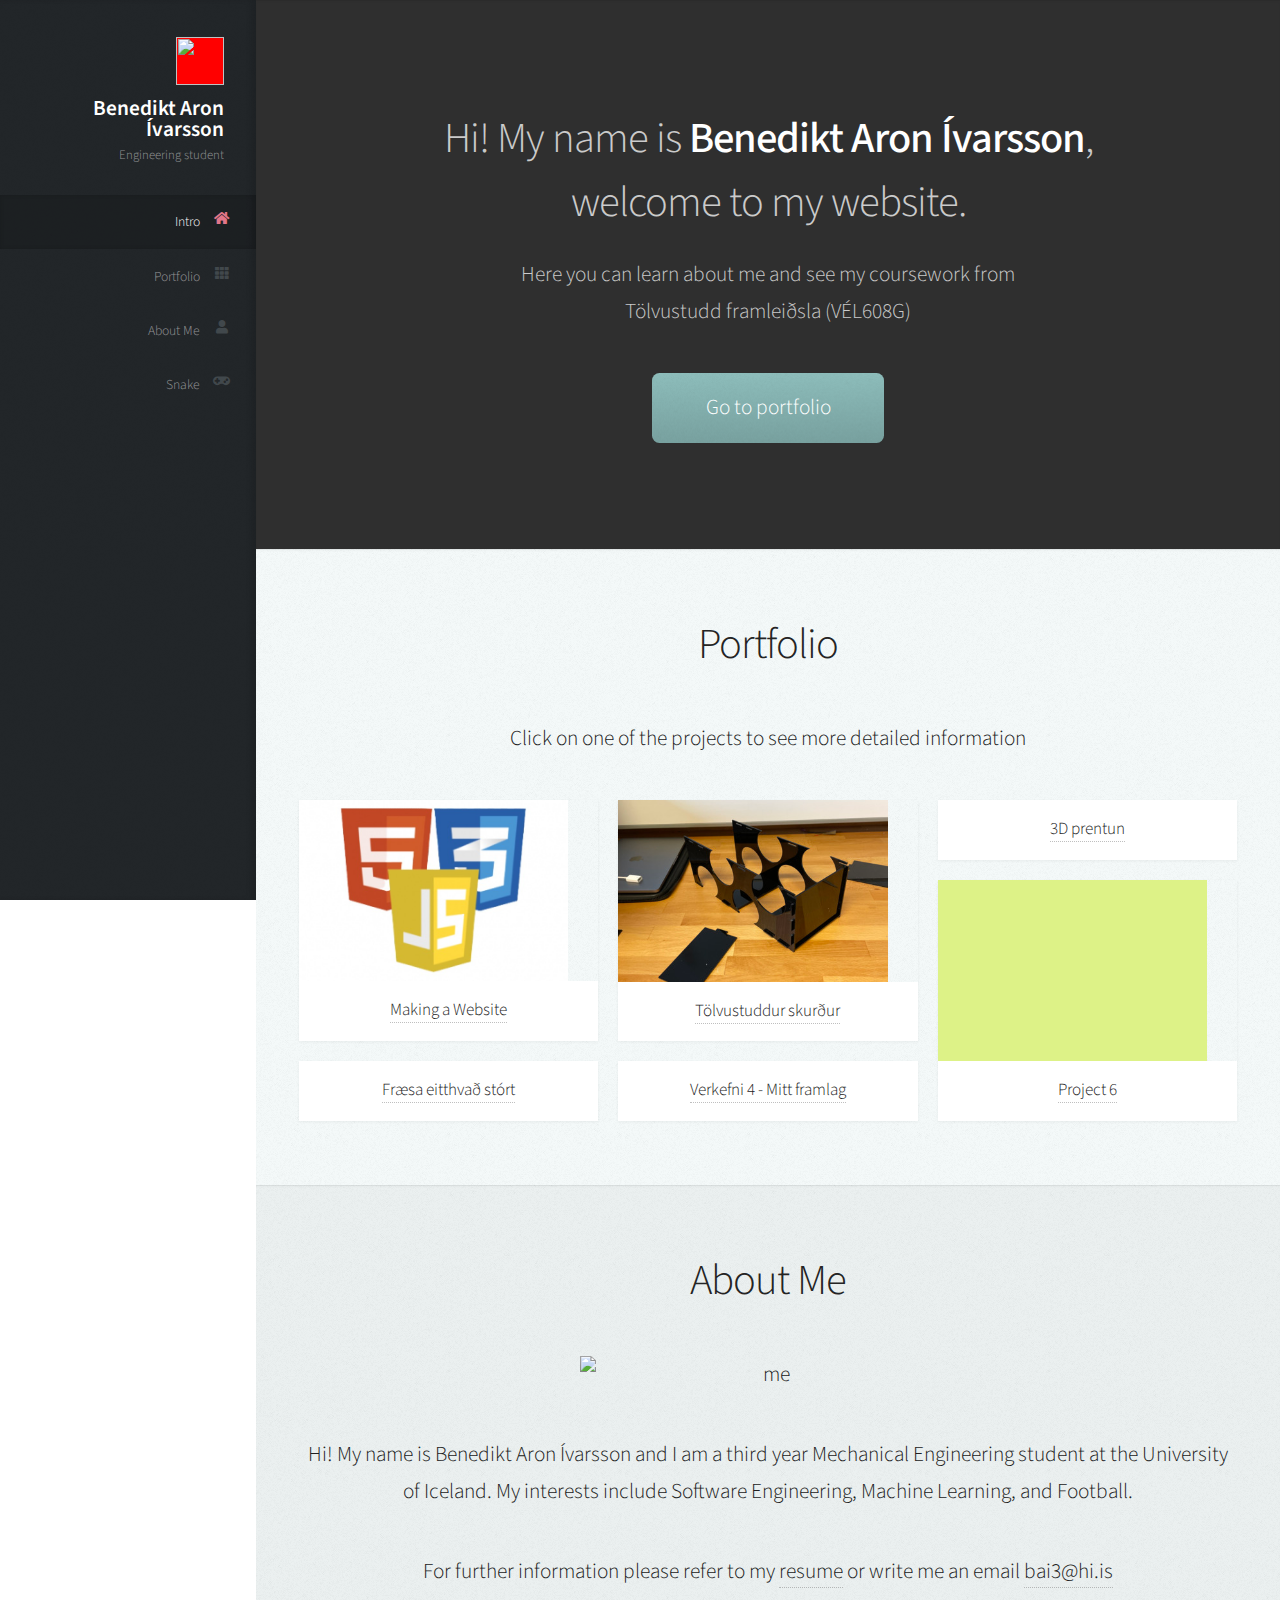
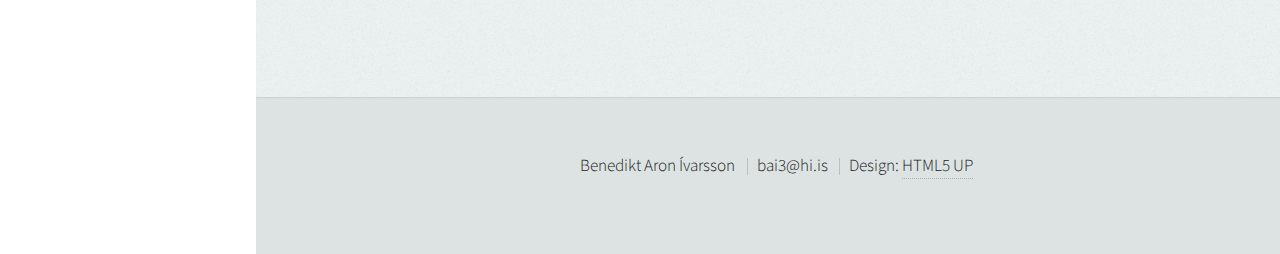
==== commit 9dfdd84c: "finito" ====
--- a/index.html
+++ b/index.html
@@ -112,10 +112,10 @@
 						</article>
 						<!-- project 5 -->
 						<article class="item">
-							<a href="portfolio/project_tbd.html" class="image fit"><img src="images/pic05.png"
-									alt="" /></a>
+							<a href="portfolio/project_5.html" class="image fit"><img
+									src="images/project_4/img_14trim.png" alt="" /></a>
 							<header>
-								<h3><a href="portfolio/project_tbd.html">Project 5</h3></a>
+								<h3><a href="portfolio/project_5.html">Verkefni 4 - Mitt framlag</h3></a>
 							</header>
 						</article>
 					</div>
